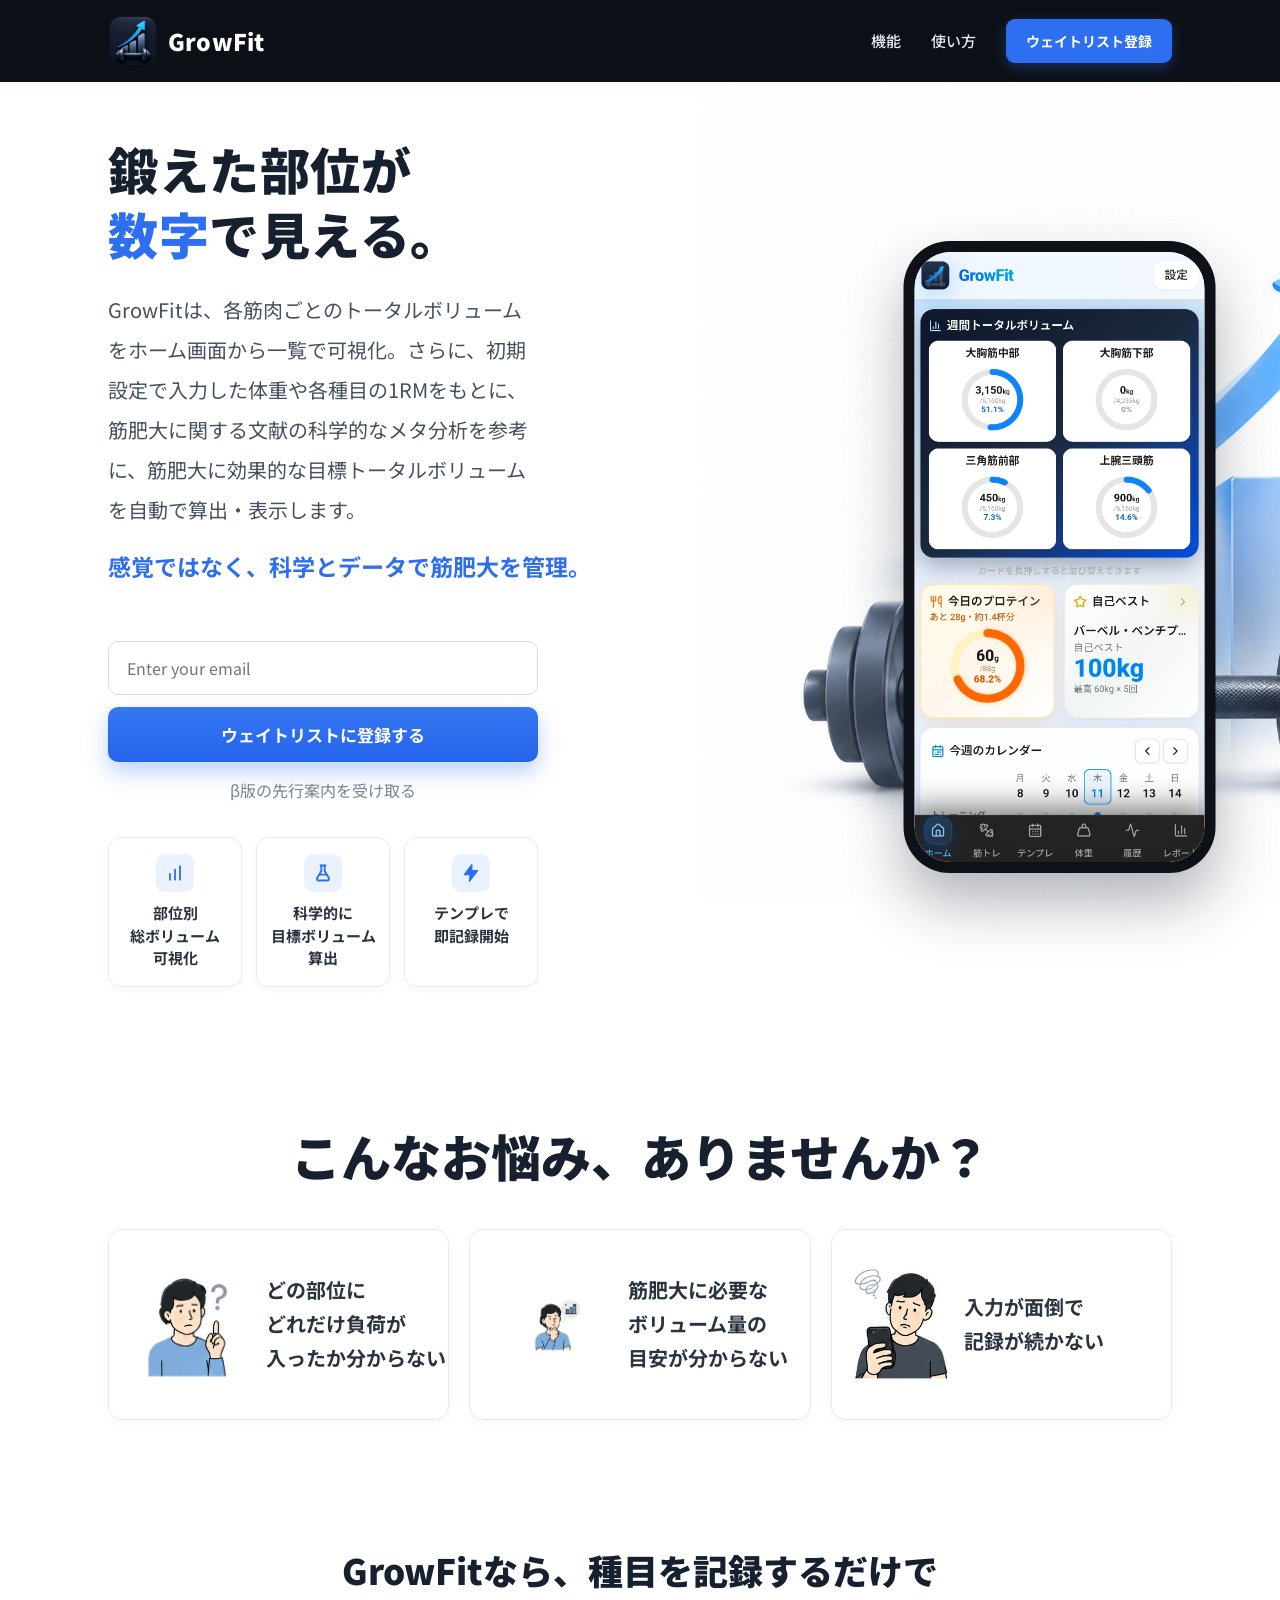
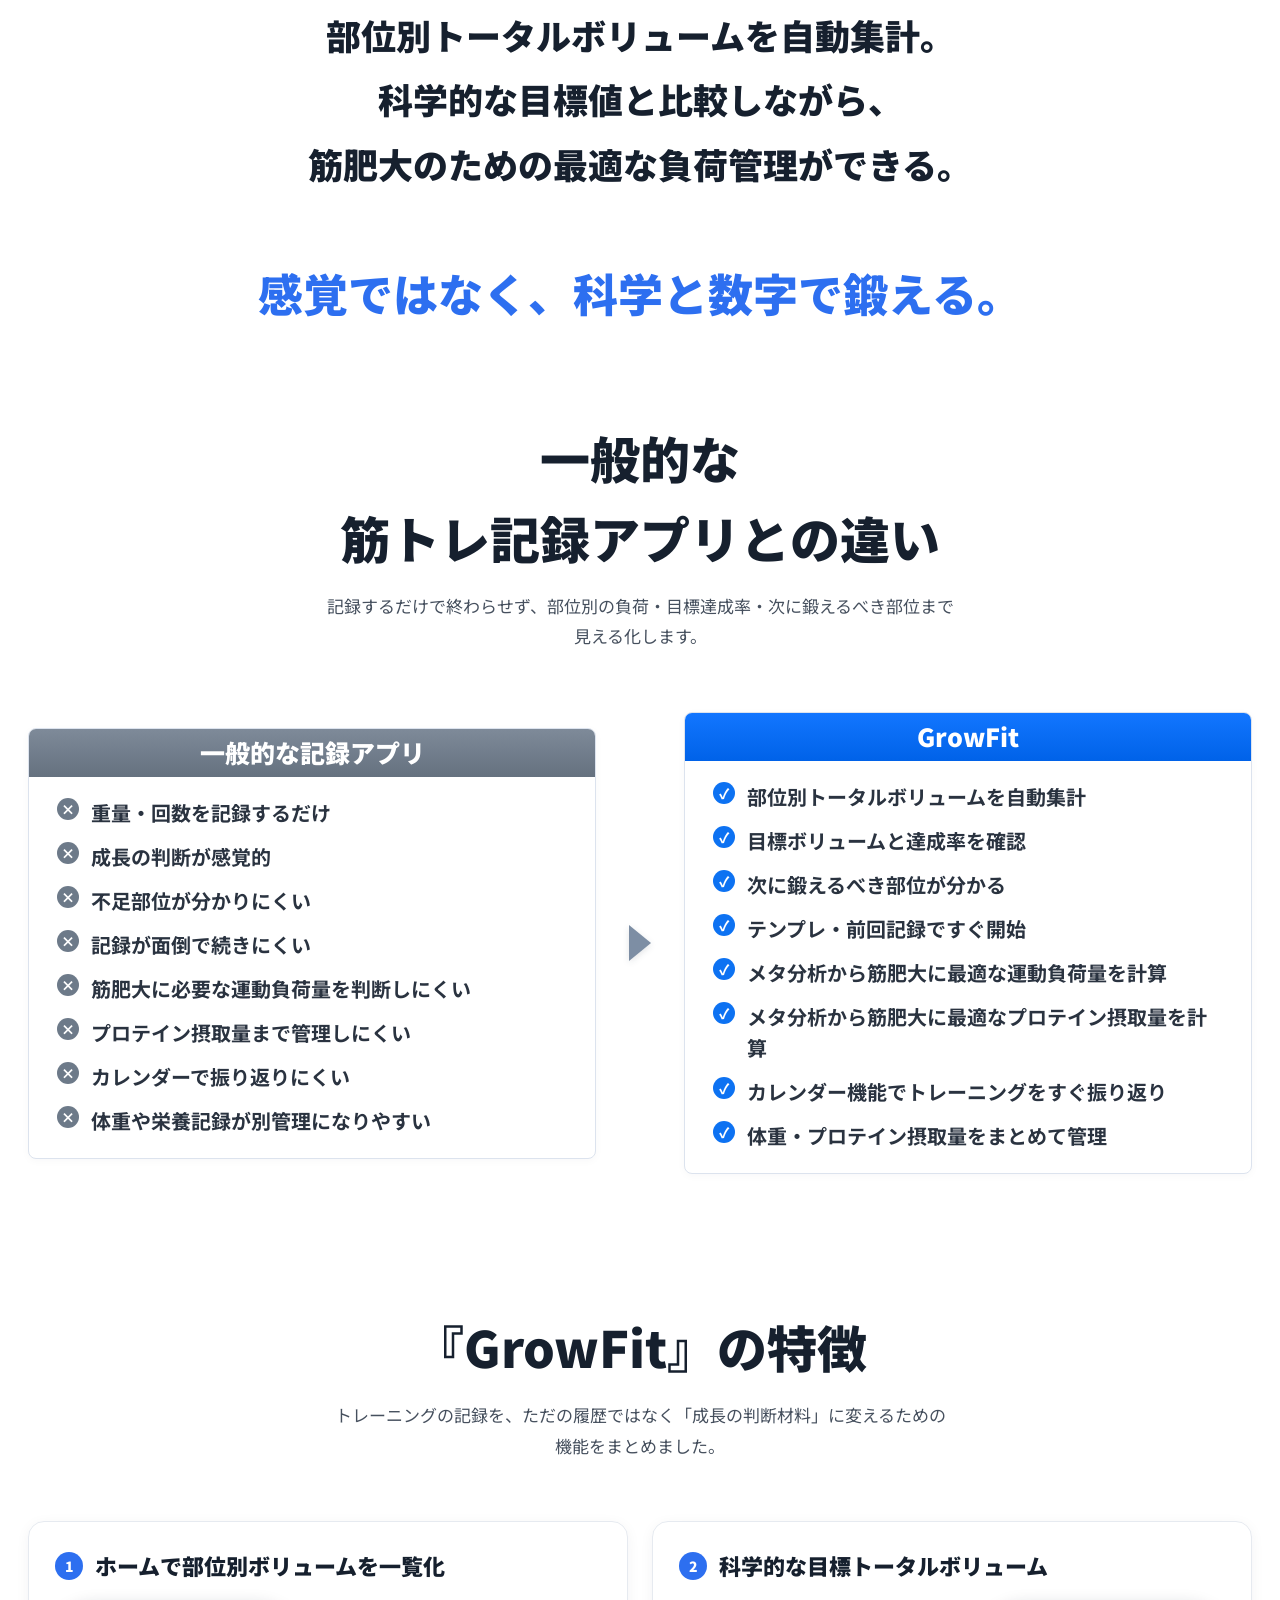
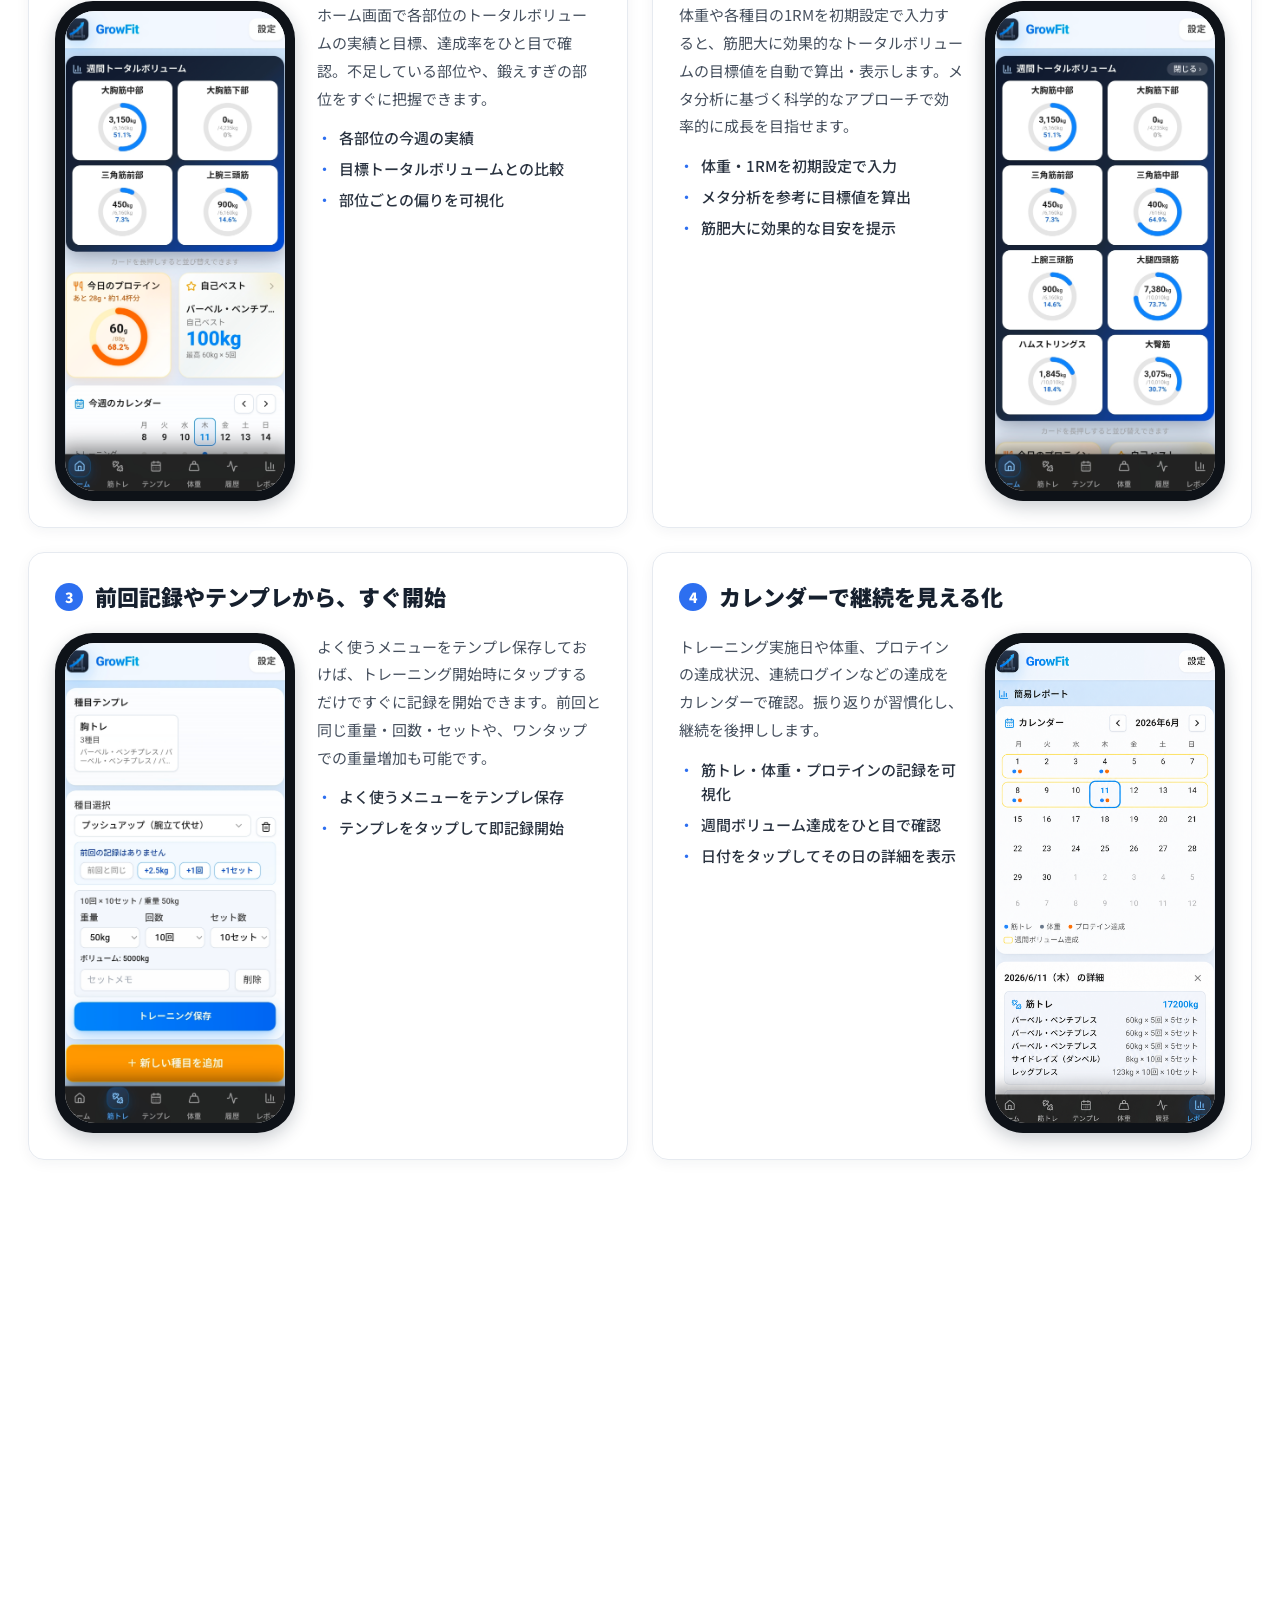
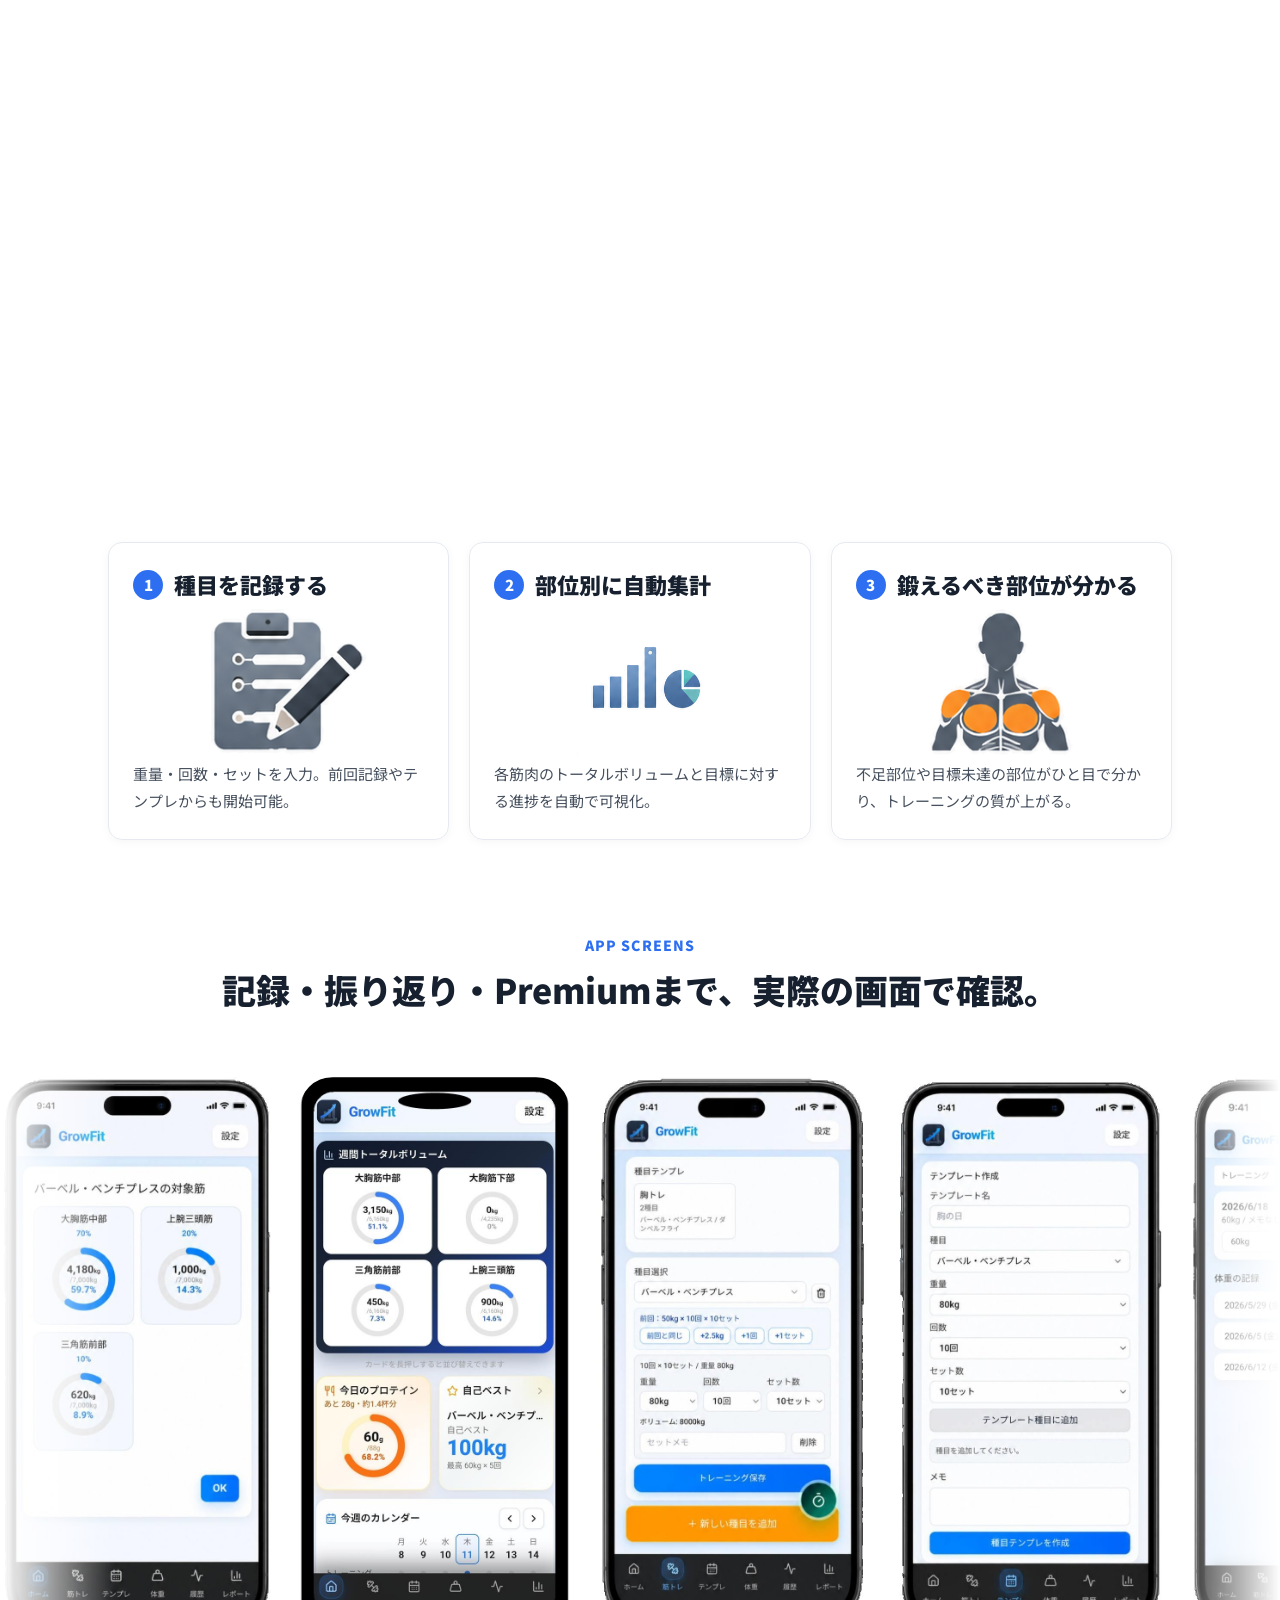
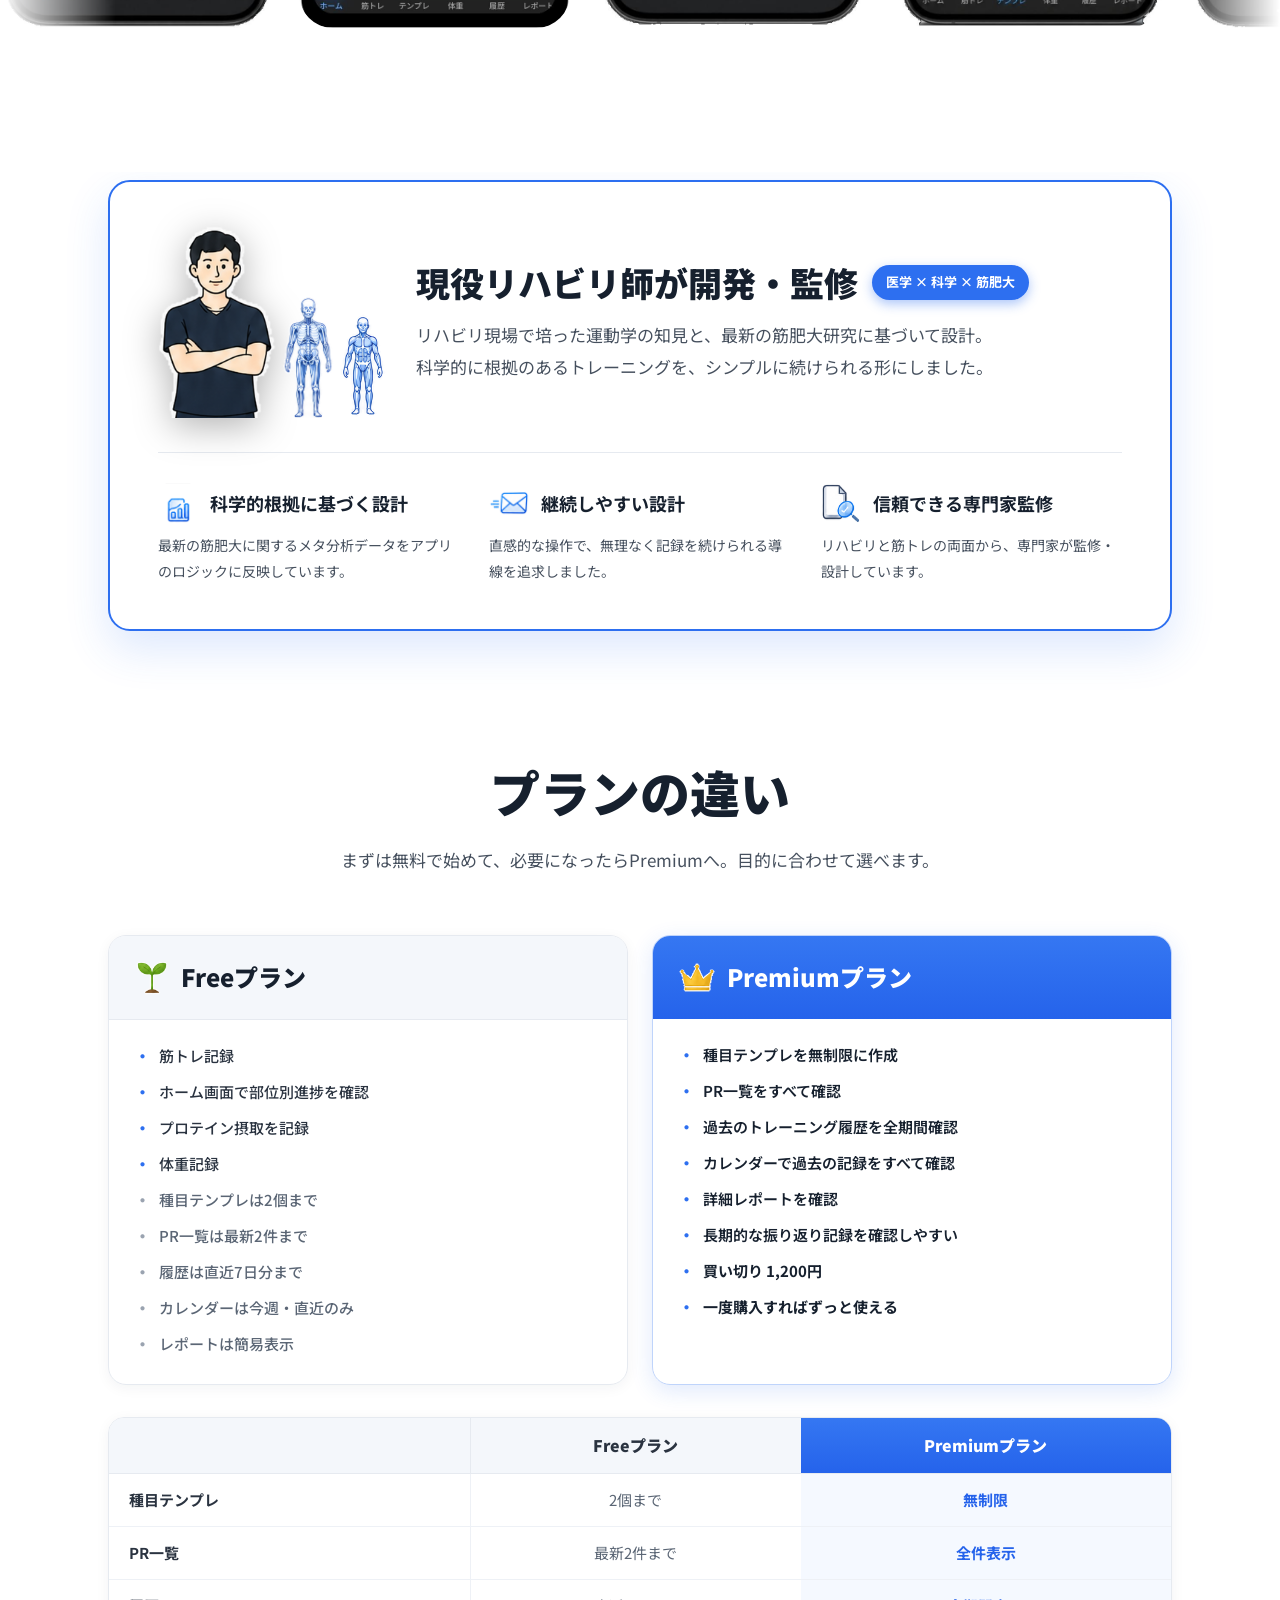
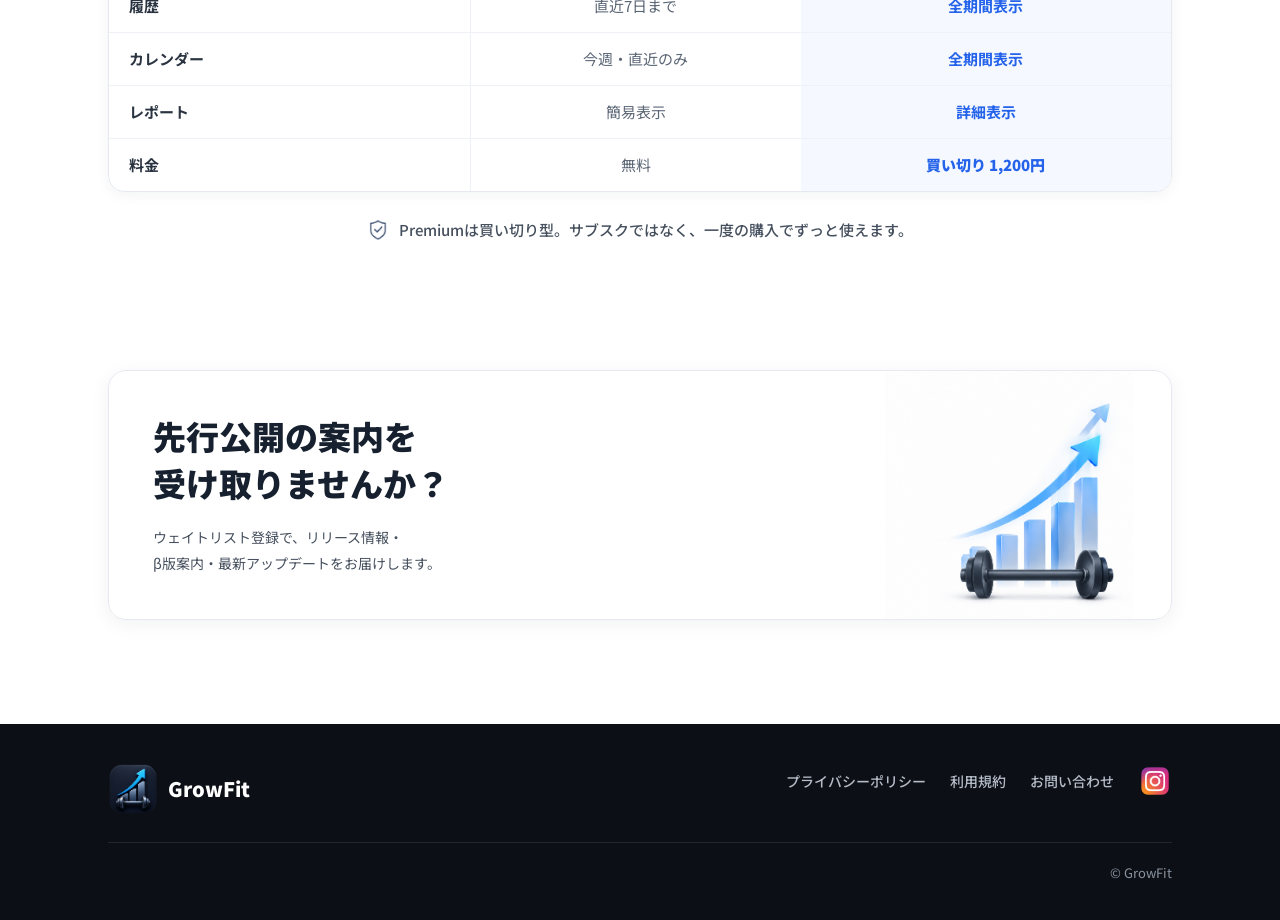
==== public/index.html @ 075ca71a "Refine app screen carousel spacing" ====
<!DOCTYPE html>
<html lang="ja">
<head>
<meta charset="utf-8">
<meta name="viewport" content="width=device-width, initial-scale=1">
<title>GrowFit｜鍛えた部位が、数字で見える。</title>
<meta name="description" content="GrowFitは各筋肉ごとのトータルボリュームを可視化。科学的なメタ分析を参考に、筋肥大に効果的な目標トータルボリュームを自動算出するトレーニング記録アプリです。">
<link rel="preconnect" href="https://fonts.googleapis.com">
<link rel="preconnect" href="https://fonts.gstatic.com" crossorigin>
<link href="https://fonts.googleapis.com/css2?family=Noto+Sans+JP:wght@400;500;700;900&display=swap" rel="stylesheet">
<script src="https://getlaunchlist.com/js/widget.js" defer></script>
<script src="https://getlaunchlist.com/js/widget-diy.js" defer></script>
<style>
  :root{
    --blue:#2D6FF0;
    --ink:#16202E;
    --ink-2:#2A3340;
    --muted:#46505E;
    --muted-2:#7A8492;
    --line:#E6EAF0;
    --dark:#0C1016;
    --bezel:#0E1218;
  }

  *{ box-sizing:border-box; margin:0; padding:0; }
  html{ scroll-behavior:smooth; }

  /* scroll fade-in */
  .reveal{ opacity:0; transform:translateY(26px); transition:opacity .7s cubic-bezier(.2,.6,.2,1), transform .7s cubic-bezier(.2,.6,.2,1); }
  .reveal.is-visible{ opacity:1; transform:none; }
  @media (prefers-reduced-motion: reduce){ .reveal{ opacity:1 !important; transform:none !important; transition:none !important; } }

  /* staggered sequences */
  .problem-grid .reveal:nth-child(1){ transition-delay:0s; }
  .problem-grid .reveal:nth-child(2){ transition-delay:.13s; }
  .problem-grid .reveal:nth-child(3){ transition-delay:.26s; }
  .features-grid .reveal:nth-child(1){ transition-delay:0s; }
  .features-grid .reveal:nth-child(2){ transition-delay:.13s; }
  .features-grid .reveal:nth-child(3){ transition-delay:.26s; }
  .features-grid .reveal:nth-child(4){ transition-delay:.39s; }
  .features-grid .reveal:nth-child(5){ transition-delay:.13s; }
  .features-grid .reveal:nth-child(6){ transition-delay:.26s; }
  .difference-board.reveal{ transition-delay:.08s; }
  .howto-grid .reveal:nth-child(1){ transition-delay:0s; }
  .howto-grid .reveal:nth-child(2){ transition-delay:.13s; }
  .howto-grid .reveal:nth-child(3){ transition-delay:.26s; }
  .plans-sub.reveal{ transition-delay:.15s; }
  .plan-cards .reveal{ transition-delay:.3s; }
  .plan-table-wrap.reveal{ transition-delay:.45s; }
  .plan-note.reveal{ transition-delay:.45s; }
  body{
    font-family:'Noto Sans JP', sans-serif;
    -webkit-font-smoothing:antialiased;
    background:#fff;
    color:var(--ink);
    overflow-x:hidden;
    line-height:1.6;
  }
  a{ text-decoration:none; color:inherit; }
  .br-sp{ display:none; }   /* スマホ専用の改行 */
  img{ max-width:100%; }
  .wrap{ max-width:1120px; margin:0 auto; padding-left:28px; padding-right:28px; }

  /* ---------- HEADER ---------- */
  .site-header{ background:var(--dark); position:sticky; top:0; z-index:50; }
  .site-header .wrap{
    display:flex; align-items:center; justify-content:space-between;
    padding-top:16px; padding-bottom:16px;
  }
  .brand{ display:flex; align-items:center; gap:10px; }
  .brand img{ width:50px; height:50px; border-radius:9px; display:block; }
  .brand span{ color:#fff; font-weight:900; font-size:23px; letter-spacing:.2px; }
  .nav{ display:flex; align-items:center; gap:30px; }
  .nav a{ color:#E4E8EF; font-size:15px; font-weight:500; }
  .nav a:hover{ color:#fff; }
  .nav .btn-pill{
    background:var(--blue); color:#fff; font-size:14px; font-weight:700;
    padding:11px 20px; border-radius:9px; box-shadow:0 4px 14px rgba(45,111,240,.35);
  }
  .nav .btn-pill:hover{ color:#fff; filter:brightness(1.05); }
  .nav-toggle{ display:none; }

  /* ---------- HERO ---------- */
  .hero{ position:relative; overflow:hidden; }
  .hero .wrap{
    display:grid; grid-template-columns:1fr 1fr; gap:40px; align-items:center;
    padding-top:54px; padding-bottom:64px; position:relative;
  }
  .hero-copy{ position:relative; z-index:3; }
  .hero h1{ font-size:50px; font-weight:900; line-height:1.3; letter-spacing:.5px; margin-bottom:24px; }
  .hero h1 .accent{ color:var(--blue); }
  .hero-lead{ font-size:20px; line-height:2; color:var(--muted); margin-bottom:18px; max-width:430px; }
  .hero-sub{ font-size:23px; font-weight:700; color:var(--blue); margin-bottom:56px; }
  .cta-btn{
    display:flex; align-items:center; justify-content:center;
    width:100%; max-width:430px;
    background:linear-gradient(180deg,#3577F2,#2563EB); color:#fff;
    font-size:19px; font-weight:700; padding:18px 40px; border-radius:13px;
    box-shadow:0 12px 26px rgba(37,99,235,.35);
  }
  .cta-btn:hover{ filter:brightness(1.05); }
  .cta-note{ font-size:16px; color:var(--muted-2); margin-top:16px; text-align:center; max-width:430px; }

  .mini-trio{
    display:grid; grid-template-columns:repeat(3,1fr); gap:14px;
    margin-top:34px; max-width:430px;
  }
  .mini-card{
    border:1px solid var(--line); border-radius:13px; padding:16px 12px; text-align:center;
    box-shadow:0 2px 8px rgba(20,30,50,.04);
    display:flex; flex-direction:column; align-items:center;
  }
  .mini-icon{
    width:38px; height:38px; margin-bottom:10px; border-radius:9px; background:#EAF2FF;
    display:flex; align-items:center; justify-content:center;
  }
  .mini-card p{ font-size:15px; font-weight:700; line-height:1.5; color:var(--ink-2); }

  /* hero phone */
  .hero-visual{ position:relative; height:640px; }
  .phone{
    background:var(--bezel); border-radius:46px; padding:11px;
    box-shadow:0 30px 60px rgba(15,25,45,.32);
  }
  .phone-screen{
    width:100%; height:100%; background:#F4F6F9; border-radius:36px; overflow:hidden; position:relative;
  }
  .phone-screen img{ width:100%; height:100%; object-fit:cover; object-position:top center; display:block; }
  .hero-phone{
    position:absolute; left:50%; top:0; transform:translateX(-4%);
    width:312px; height:632px; z-index:2;
  }
  .hero-deco{
    position:absolute; left:50%; bottom:-18px; transform:translateX(-26%);
    width:880px; max-width:160%; height:auto; z-index:1; pointer-events:none;
  }

  /* ---------- PROBLEM ---------- */
  .section-title{ text-align:center; font-size:50px; font-weight:900; }
  .problem{ padding-top:64px; padding-bottom:70px; }
  .problem .section-title{ margin-bottom:34px; }
  .problem-grid{ display:grid; grid-template-columns:repeat(3,1fr); gap:20px; }
  .problem-card{
    border:1px solid var(--line); border-radius:14px; padding:18px 20px;
    display:flex; align-items:center; gap:14px; box-shadow:0 2px 10px rgba(20,30,50,.04);
  }
  .problem-card img{ flex-shrink:0; object-fit:contain; }
  .problem-card:nth-child(1) img{ width:123px; height:153px; }
  .problem-card:nth-child(2) img{ width:124px; height:70px; }
  .problem-card:nth-child(3) img{ width:98px; height:129px; }
  .problem-card p{ font-size:20px; font-weight:700; line-height:1.7; color:var(--ink-2); }
  .problem-card:nth-child(1) p{ width:181px; flex:none; }

  /* ---------- SOLUTION INTRO ---------- */
  .solution{ padding-top:48px; padding-bottom:56px; text-align:center; }
  .solution .lead{ font-size:35px; font-weight:900; line-height:1.85; color:var(--ink); }
  .solution .punch{ font-size:45px; font-weight:900; color:var(--blue); margin-top:60px; }

  /* ---------- DIFFERENCE ---------- */
  .difference{ padding-top:32px; padding-bottom:76px; background:#fff; }
  .difference .wrap{ max-width:1300px; }
  .difference .section-title{ margin-bottom:14px; }
  .difference-sub,
  .features-sub,
  .howto-sub{
    text-align:center; font-size:17px; line-height:1.8; color:var(--muted); margin:0 auto 60px;
  }
  .difference-sub{ max-width:760px; }
  .difference-board{
    max-width:1244px; margin:0 auto; padding:0;
    display:grid; grid-template-columns:1fr 52px 1fr; gap:18px; align-items:center;
  }
  .compare-panel{
    border:1px solid #DCE3EE; border-radius:8px; overflow:hidden; background:#fff;
    box-shadow:0 2px 8px rgba(20,30,50,.03);
  }
  .compare-panel__head{
    min-height:48px; display:flex; align-items:center; justify-content:center;
    color:#fff; font-size:25px; font-weight:900; line-height:1.25; padding:8px 16px;
  }
  .compare-panel--normal .compare-panel__head{ background:linear-gradient(180deg,#7E8A99,#65717F); }
  .compare-panel--growfit .compare-panel__head{ background:linear-gradient(180deg,#1276FF,#0062E8); }
  .compare-list{ list-style:none; display:grid; gap:13px; padding:20px 28px 22px; }
  .compare-list li{
    display:flex; align-items:flex-start; gap:12px; color:var(--ink-2);
    font-size:20px; font-weight:700; line-height:1.55;
  }
  .compare-icon{
    flex:0 0 22px; width:22px; height:22px; border-radius:50%;
    display:inline-flex; align-items:center; justify-content:center;
    color:#fff; font-size:14px; font-weight:900; line-height:1; margin-top:1px;
  }
  .compare-icon--bad{ background:#6D7A89; }
  .compare-icon--good{ background:#0D72F2; }
  .compare-arrow{
    width:0; height:0; justify-self:center;
    border-top:18px solid transparent; border-bottom:18px solid transparent;
    border-left:22px solid #7D8EA4; filter:drop-shadow(0 2px 3px rgba(20,30,50,.12));
  }

  /* ---------- FEATURES ---------- */
  .features{ padding-top:56px; padding-bottom:72px; }
  #features,
  #howto,
  #hero-waitlist,
  #waitlist{ scroll-margin-top:96px; }
  .features .wrap{ max-width:1300px; }
  .features .section-title{ margin-bottom:14px; }
  .features-sub{ max-width:740px; }
  .features-grid{ display:grid; grid-template-columns:1fr 1fr; gap:24px; }
  .feature-card{
    border:1px solid var(--line); border-radius:16px; padding:26px;
    box-shadow:0 3px 14px rgba(20,30,50,.05);
  }
  .feature-head{ display:flex; align-items:center; gap:12px; margin-bottom:18px; }
  .num-badge{
    width:28px; height:28px; flex-shrink:0; border-radius:50%; background:var(--blue);
    color:#fff; font-size:14px; font-weight:900; display:flex; align-items:center; justify-content:center;
  }
  .feature-head h3{ font-size:22px; font-weight:900; }
  .feature-body{ display:flex; gap:22px; align-items:flex-start; flex-wrap:wrap; }
  .feature-phone{
    flex-shrink:0; width:240px; height:500px; background:var(--bezel); border-radius:38px;
    padding:10px; box-shadow:0 6px 18px rgba(20,30,50,.22);
  }
  .feature-phone .phone-screen{ border-radius:30px; }
  .feature-text{ flex:1 1 260px; }
  .feature-body.reverse .feature-phone{ order:2; }
  .feature-body.reverse .feature-text{ order:1; }
  .feature-text p{ font-size:15px; line-height:1.85; color:var(--muted); margin-bottom:14px; }
  .feature-list{ list-style:none; display:flex; flex-direction:column; gap:7px; }
  .feature-list li{ font-size:15px; color:var(--ink-2); font-weight:500; display:flex; gap:7px; }
  .feature-list li .dot{ color:var(--blue); }

  /* ---------- HOW TO ---------- */
  .howto{ padding-top:64px; padding-bottom:72px; }
  .howto .section-title{ margin-bottom:14px; }
  .howto-sub{ max-width:700px; }
  .howto-grid{ display:grid; grid-template-columns:repeat(3,1fr); gap:20px; }
  .step-card{
    border:1px solid var(--line); border-radius:14px; padding:24px; height:298px;
    box-shadow:0 2px 10px rgba(20,30,50,.04);
    display:flex; flex-direction:column;
  }
  .step-head{ display:flex; align-items:center; gap:11px; margin-bottom:18px; }
  .step-head .num-badge{ width:30px; height:30px; font-size:15px; }
  .step-head h3{ font-size:22px; font-weight:900; }
  .step-figure{
    flex:1; min-height:0; display:flex; align-items:center; justify-content:center; margin-bottom:16px; overflow:visible;
  }
  .step-figure img{ height:150px; object-fit:contain; }
  .howto-grid .step-card:nth-child(1) .step-figure img{ transform:translateX(10px); }
  .step-card p{ font-size:15px; line-height:1.85; color:var(--muted); }

  /* ---------- APP SCREEN FLOW ---------- */
  .screen-flow{
    position:relative; overflow:hidden; padding:22px 0 118px;
    background:#fff;
  }
  .screen-flow .wrap{ max-width:1180px; background:#fff; }
  .screen-flow-kicker{
    text-align:center; color:var(--blue); font-size:14px; font-weight:900; letter-spacing:.08em;
    margin-bottom:8px;
  }
  .screen-flow-title{
    text-align:center; font-size:34px; line-height:1.5; font-weight:900; color:var(--ink);
    margin-bottom:52px;
  }
  .screen-marquee{
    width:100%; overflow:hidden; padding:10px 0 26px; background:#fff;
    -webkit-mask-image:linear-gradient(90deg,transparent 0%,#000 9%,#000 91%,transparent 100%);
    mask-image:linear-gradient(90deg,transparent 0%,#000 9%,#000 91%,transparent 100%);
  }
  .screen-track{
    display:flex; width:max-content; animation:screen-flow-marquee 64s linear infinite; background:#fff;
  }
  .screen-set{
    display:flex; gap:28px; padding-right:28px; flex:0 0 auto; background:#fff;
  }
  .screen-shot{
    flex:0 0 auto; width:auto; height:clamp(410px,43vw,560px); margin:0;
    border-radius:34px;
  }
  .screen-shot img{
    display:block; width:auto; height:100%; border-radius:34px;
  }
  @keyframes screen-flow-marquee{
    from{ transform:translateX(0); }
    to{ transform:translateX(-50%); }
  }
  @media (prefers-reduced-motion: reduce){
    .screen-track{ animation:none; }
    .screen-marquee{ overflow-x:auto; }
  }

  /* ---------- REHAB PROFESSIONAL ---------- */
  .rehab{ padding-top:8px; padding-bottom:72px; }
  .rehab-box{
    background:#fff; border:2px solid var(--blue); border-radius:22px;
    padding:44px 48px; box-shadow:0 18px 44px rgba(45,111,240,.16); overflow:hidden;
  }
  .rehab-intro{ display:flex; align-items:center; gap:30px; flex-wrap:wrap; }
  .rehab-figures{ display:flex; align-items:flex-end; gap:6px; flex-shrink:0; }
  .rehab-figures .avatar{ width:118px; height:auto; display:block; filter:drop-shadow(0 8px 18px rgba(0,0,0,.3)); }
  .rehab-figures .skeleton{ width:52px; height:auto; display:block; opacity:.92; }
  .rehab-figures .muscle{ width:46px; height:auto; display:block; opacity:.92; }
  .rehab-headline{ flex:1; min-width:320px; }
  .rehab-title-row{ display:flex; align-items:center; gap:14px; flex-wrap:wrap; margin-bottom:14px; }
  .rehab-title-row h2{ font-size:34px; font-weight:900; color:var(--ink); line-height:1.3; }
  .rehab-badge{
    background:var(--blue); color:#fff; font-size:13px; font-weight:700; padding:7px 14px;
    border-radius:999px; white-space:nowrap; box-shadow:0 4px 12px rgba(45,111,240,.4);
  }
  .rehab-lead{ font-size:17px; line-height:1.9; color:var(--muted); max-width:640px; }
  .rehab-divider{ height:1px; background:var(--line); margin:34px 0 30px; }
  .rehab-items{ display:grid; grid-template-columns:repeat(3,1fr); gap:30px; }
  .rehab-item{ display:flex; flex-direction:column; gap:10px; }
  .rehab-item-head{ display:flex; align-items:center; gap:12px; }
  .rehab-item-head img{ width:40px; height:40px; object-fit:contain; flex-shrink:0; }
  .rehab-item-head h3{ font-size:18px; font-weight:700; color:var(--ink); }
  .rehab-item p{ font-size:14px; line-height:1.85; color:var(--muted); }

  /* ---------- FREE vs PREMIUM ---------- */
  .plans{ padding-top:48px; padding-bottom:72px; }
  .plans h2.section-title{ margin-bottom:14px; }
  .plans-sub{ text-align:center; font-size:17px; line-height:1.8; color:var(--muted); margin-bottom:60px; }
  .plan-cards{ display:grid; grid-template-columns:1fr 1fr; gap:24px; margin-bottom:32px; }
  .plan-card{ border:1px solid var(--line); border-radius:18px; overflow:hidden; box-shadow:0 3px 14px rgba(20,30,50,.05); }
  .plan-card.premium{ border:1px solid #BFD4FB; box-shadow:0 6px 22px rgba(37,99,235,.14); }
  .plan-head{ display:flex; align-items:center; gap:12px; padding:22px 26px; }
  .plan-head.free{ background:#F4F7FB; border-bottom:1px solid var(--line); }
  .plan-head.premium{ background:linear-gradient(180deg,#3577F2,#2563EB); }
  .plan-head img{ object-fit:contain; }
  .plan-head.free img{ width:34px; height:34px; }
  .plan-head.premium img{ width:36px; height:36px; }
  .plan-head h3{ font-size:24px; font-weight:900; color:var(--ink); }
  .plan-head.premium h3{ color:#fff; }
  .plan-list{ list-style:none; display:flex; flex-direction:column; gap:12px; padding:24px 26px 28px; }
  .plan-list li{ font-size:15px; font-weight:500; display:flex; gap:9px; }
  .plan-list li .dot{ color:var(--blue); font-weight:900; }
  .plan-list li.on{ color:var(--ink-2); }
  .plan-list li.off{ color:#5B6675; }
  .plan-list li.off .dot{ color:#9AA3B0; }
  .plan-list.premium li{ color:var(--ink); font-weight:600; }
  .plan-list.premium li.strong{ font-weight:700; }
  .plan-table-wrap{ border:1px solid var(--line); border-radius:16px; overflow:hidden; box-shadow:0 3px 14px rgba(20,30,50,.05); margin-bottom:26px; }
  .plan-table{ width:100%; border-collapse:collapse; }
  .plan-table th{ padding:15px 20px; background:#F4F7FB; border-bottom:1px solid var(--line); }
  .plan-table th.label{ text-align:left; font-size:14px; font-weight:700; color:#5B6675; width:34%; }
  .plan-table th.free{ text-align:center; font-size:16px; font-weight:900; color:var(--ink-2); border-left:1px solid var(--line); }
  .plan-table th.premium{ text-align:center; font-size:16px; font-weight:900; color:#fff; background:linear-gradient(180deg,#3577F2,#2563EB); }
  .plan-table td{ padding:14px 20px; font-size:15px; border-bottom:1px solid #EEF1F6; }
  .plan-table tr:last-child td{ border-bottom:none; }
  .plan-table td.label{ font-weight:700; color:var(--ink-2); }
  .plan-table td.free{ color:#5B6675; text-align:center; border-left:1px solid #EEF1F6; }
  .plan-table td.premium{ font-weight:700; color:#2563EB; text-align:center; background:#F5F9FF; }
  .plan-table td.premium.price{ font-weight:900; }
  .plan-note{ display:flex; align-items:center; justify-content:center; gap:10px; }
  .plan-note img{ width:22px; height:22px; object-fit:contain; }
  .plan-note p{ font-size:15px; color:var(--muted); font-weight:500; }

  /* ---------- FINAL CTA ---------- */
  .final-cta{ padding-top:56px; padding-bottom:104px; }
  .cta-box{
    border:1px solid var(--line); border-radius:18px; padding:42px 44px;
    display:grid; grid-template-columns:1fr 1fr; gap:36px; align-items:center;
    box-shadow:0 4px 20px rgba(20,30,50,.06); position:relative; overflow:hidden;
  }
  .cta-box h2{ font-size:33px; font-weight:900; line-height:1.4; margin-bottom:18px; }
  .cta-box .desc{ font-size:14px; line-height:1.9; color:var(--muted); }
  .cta-form-wrap{ position:relative; }
  .cta-form-deco{
    position:absolute; right:-6px; top:50%; transform:translateY(-50%);
    width:248px; z-index:1; pointer-events:none;
  }
  .launchlist-widget{
    position:relative; z-index:2; width:100%; max-width:300px; min-height:126px;
    margin-left:0; margin-right:auto;
  }
  .hero-widget{
    width:100%; max-width:430px; margin-top:4px; margin-right:auto;
  }
  .hero-waitlist-form{
    display:grid; gap:12px; width:100%; max-width:430px;
  }
  .hero-waitlist-form input{
    width:100%; border:1px solid #D6DBE4; border-radius:10px; padding:14px 18px;
    font-size:16px; font-family:inherit; color:var(--ink-2); outline:none; background:#fff;
  }
  .hero-waitlist-form input:focus{ border-color:var(--blue); box-shadow:0 0 0 3px rgba(45,111,240,.12); }
  .hero-waitlist-form button{
    width:100%; display:flex; align-items:center; justify-content:center;
    background:linear-gradient(180deg,#3577F2,#2563EB); color:#fff; font-size:17px; font-weight:700;
    padding:15px; border-radius:10px; border:none; cursor:pointer;
    box-shadow:0 10px 22px rgba(37,99,235,.3); font-family:inherit;
  }
  .hero-waitlist-form button:hover{ filter:brightness(1.05); }
  .hero-waitlist-form .launchlist-success,
  .hero-waitlist-form .launchlist-error{
    font-size:14px; line-height:1.6;
  }
  .cta-form{ position:relative; z-index:2; max-width:300px; margin-left:0; margin-right:auto; }
  .cta-form input{
    width:100%; border:1px solid #D6DBE4; border-radius:10px; padding:14px 16px;
    font-size:14px; font-family:inherit; color:var(--ink-2); margin-bottom:12px; outline:none;
  }
  .cta-form input:focus{ border-color:var(--blue); box-shadow:0 0 0 3px rgba(45,111,240,.12); }
  .cta-form button{
    width:100%; display:flex; align-items:center; justify-content:center;
    background:linear-gradient(180deg,#3577F2,#2563EB); color:#fff; font-size:16px; font-weight:700;
    padding:15px; border-radius:10px; border:none; cursor:pointer;
    box-shadow:0 10px 22px rgba(37,99,235,.3); font-family:inherit;
  }
  .cta-form button:hover{ filter:brightness(1.05); }
  .cta-form .free{ text-align:center; font-size:15px; color:var(--muted-2); margin-top:10px; }

  /* ---------- FOOTER ---------- */
  .site-footer{ background:var(--dark); }
  .site-footer .wrap{ padding-top:40px; padding-bottom:36px; }
  .footer-top{
    display:flex; align-items:flex-start; justify-content:space-between; gap:40px; flex-wrap:wrap;
  }
  .footer-brand{ display:flex; align-items:center; gap:10px; }
  .footer-brand img{ width:50px; height:50px; border-radius:8px; }
  .footer-brand span{ color:#fff; font-weight:900; font-size:20px; }
  .footer-nav{ display:flex; flex-wrap:nowrap; align-items:center; gap:14px 24px; }
  .footer-nav a{ color:#B5BCC8; font-size:14px; font-weight:500; white-space:nowrap; }
  .footer-nav a:hover{ color:#fff; }
  .footer-nav .footer-social-link{
    display:inline-flex; align-items:center; justify-content:center;
    width:34px; height:34px; padding:0; line-height:0;
  }
  .footer-nav .footer-social-link:hover{ opacity:.86; }
  .footer-nav .footer-social-link img{ width:34px; height:34px; display:block; border-radius:8px; }
  .footer-bottom{
    border-top:1px solid #1F2630; margin-top:28px; padding-top:20px;
    display:flex; align-items:center; justify-content:flex-end;
  }
  .footer-bottom span{ color:#8A93A0; font-size:13px; white-space:nowrap; }

  /* ================= RESPONSIVE ================= */

  /* ---------- タブレット（768px〜1023px） ---------- */
  @media screen and (min-width:768px) and (max-width:1023px){
    .wrap{ padding-left:24px; padding-right:24px; }
    .hero .wrap{ grid-template-columns:1fr; gap:28px; }
    .hero-visual{ height:560px; }
    .hero-deco{ display:none; }
    .hero h1{ font-size:46px; }
    .hero-lead{ max-width:none; }
    .cta-note{ max-width:430px; margin-left:0; }
    .mini-trio{ max-width:460px; }

    .section-title{ font-size:42px; }
    .solution .lead{ font-size:30px; }
    .solution .punch{ font-size:38px; }

    .difference-board{ grid-template-columns:1fr; gap:16px; max-width:640px; }
    .compare-arrow{
      transform:rotate(90deg); border-top-width:16px; border-bottom-width:16px;
      border-left-width:20px;
    }

    .features .wrap{ max-width:none; }
    .features-grid{ grid-template-columns:1fr; }

    .problem-grid{ grid-template-columns:1fr; }
    .problem-card:nth-child(1) p{ width:auto; }

    .howto-grid{ grid-template-columns:repeat(3,1fr); }
    .step-card{ height:auto; min-height:298px; }

    .rehab-items{ grid-template-columns:repeat(3,1fr); }
    .plan-cards{ grid-template-columns:1fr 1fr; }

    .footer-nav{ flex-wrap:wrap; }
  }

  /* ---------- スマホ（375px〜767px） ---------- */
  @media screen and (max-width:767px){
    .wrap{ padding-left:20px; padding-right:20px; }
    /* ヘッダーは通常リンクを隠し、CTAだけ表示 */
    .nav a{ display:none; }
    .nav .btn-pill{
      display:flex; align-items:center; justify-content:center;
      font-size:12px; padding:9px 12px; border-radius:8px; white-space:nowrap;
    }

    /* ヒーロー：スマホ画面を最上部に、文字は中央寄せ */
    .hero .wrap{ grid-template-columns:1fr; gap:22px; }
    .hero-visual{ order:-1; height:520px; }
    .hero-phone{ width:248px; height:502px; transform:translateX(-50%); }
    .hero-deco{ display:none; }
    .hero-copy{ text-align:center; }
    .br-sp{ display:inline; }   /* スマホ専用改行を有効化 */
    .sp-hide{ display:none; }   /* スマホでは非表示（句点など） */
    .hero h1{ font-size:37px; line-height:1.55; }
    .hero-lead{ font-size:16px; line-height:1.9; max-width:none; }
    .hero-sub{ font-size:20px; margin-bottom:32px; }
    .cta-btn{ font-size:17px; padding:16px 28px; }
    .cta-note{ max-width:430px; }
    .mini-trio{ gap:10px; max-width:none; }
    .mini-card{ padding:14px 8px; }
    .mini-card p{ font-size:12px; }

    /* ヒーローのフェードイン順：スマホ画面→見出し→説明→タグライン→ボタン→カード */
    .hero-visual{ transition-delay:.05s !important; }
    .hero h1{ transition-delay:.2s !important; }
    .hero-lead{ transition-delay:.35s !important; }
    .hero-sub{ transition-delay:.5s !important; }
    .hero-cta{ transition-delay:.65s !important; }
    .mini-trio .mini-card:nth-child(1){ transition-delay:.8s !important; }
    .mini-trio .mini-card:nth-child(2){ transition-delay:.92s !important; }
    .mini-trio .mini-card:nth-child(3){ transition-delay:1.04s !important; }

    .section-title{ font-size:30px; }
    .solution{ padding-top:32px; padding-bottom:34px; }
    .solution .lead{ font-size:23px; line-height:1.8; }
    /* 「自動集計。」の後だけ改行、他は自然な折り返し */
    .solution .lead br:nth-of-type(1),
    .solution .lead br:nth-of-type(3){ display:none; }
    .solution .punch{ font-size:30px; margin-top:60px; }

    .difference{ padding-top:24px; padding-bottom:48px; }
    .difference .section-title{ font-size:24px; line-height:1.55; margin-bottom:14px; }
    .difference-sub,
    .features-sub,
    .howto-sub{ font-size:15px; line-height:1.8; margin-bottom:36px; }
    .difference-sub br,
    .features-sub br,
    .howto-sub br{ display:none; }
    .difference-board{ grid-template-columns:1fr; gap:14px; padding:0; }
    .compare-panel__head{ min-height:48px; font-size:25px; line-height:1.18; padding:8px 10px; }
    .compare-list{ gap:11px; padding:16px 16px 18px; }
    .compare-list li{ font-size:18px; line-height:1.5; gap:9px; }
    .compare-icon{ flex-basis:19px; width:19px; height:19px; font-size:12px; }
    .compare-arrow{
      transform:rotate(90deg); border-top-width:14px; border-bottom-width:14px;
      border-left-width:18px;
    }

    .features .wrap{ max-width:none; }
    .features-grid{ grid-template-columns:1fr; }
    .feature-card{ padding:22px; }
    .feature-head h3{ font-size:19px; }
    .feature-body{ justify-content:center; }
    .feature-text{ flex-basis:100%; }
    .feature-body.reverse .feature-phone{ order:0; }
    .feature-body.reverse .feature-text{ order:0; }

    /* 「こんな悩み」：上下余白を縮小、画像幅を統一して文字位置を揃える */
    .problem{ padding-top:28px; padding-bottom:48px; }
    .problem-grid{ grid-template-columns:1fr; }
    .problem-card{ min-height:142px; }
    .problem-card p{ font-size:16px; line-height:1.6; }
    .problem-card:nth-child(1) p{ width:auto; }
    .problem-card:nth-child(1) img,
    .problem-card:nth-child(2) img,
    .problem-card:nth-child(3) img{ width:116px; height:128px; object-fit:contain; }

    .howto{ padding-top:36px; padding-bottom:56px; }
    .howto-grid{ grid-template-columns:1fr; }
    .step-card{ height:auto; }
    .step-head{ align-items:flex-start; gap:10px; }
    .step-head .num-badge{ flex:0 0 30px; }
    .step-head h3{ font-size:19px; line-height:1.45; word-break:keep-all; overflow-wrap:normal; }
    .step-figure{ justify-content:center; }
    .howto-grid .step-card:nth-child(1) .step-figure img{ display:block; margin-left:auto; margin-right:auto; }
    .howto-grid .step-card:nth-child(2) .step-figure img{ height:200px; }  /* enlarge auto summary icon */

    .screen-flow{ padding:8px 0 62px; }
    .screen-flow-kicker{ font-size:12px; margin-bottom:6px; }
    .screen-flow-title{ font-size:24px; line-height:1.55; margin-bottom:34px; padding:0 20px; }
    .screen-marquee{ padding:4px 0 18px; }
    .screen-set{ gap:18px; padding-right:18px; }
    .screen-shot{ width:auto; height:390px; border-radius:28px; }
    .screen-shot img{ border-radius:28px; }
    .screen-track{ animation-duration:48s; }

    /* リハビリ師カードの崩れ・はみ出し修正 */
    .rehab-box{ padding:40px 20px 26px; }   /* イラスト上に余白 */
    .rehab-intro{ gap:26px; justify-content:center; }   /* イラストと見出しの間に余白 */
    .rehab-figures{ justify-content:center; }
    .rehab-figures .avatar{ width:92px; }
    .rehab-figures .skeleton{ width:42px; }
    .rehab-figures .muscle{ width:38px; }
    .rehab-title-row{ gap:10px; justify-content:center; }
    .rehab-title-row h2{ font-size:20px; }
    .rehab-badge{ margin-top:6px; margin-bottom:8px; }   /* バッジ上下に余白 */
    .rehab-headline{ min-width:0; flex-basis:100%; }   /* 1行使い切り、説明文の左右余白を項目説明と揃える */
    .rehab-lead br{ display:none; }
    .rehab-items{ grid-template-columns:1fr; gap:22px; }

    .plans-sub{ font-size:15px; margin-bottom:36px; }
    .plan-cards{ grid-template-columns:1fr; }
    .plan-list li{ font-size:14px; line-height:1.5; }
    .plan-table th, .plan-table td{ padding:11px 10px; font-size:12.5px; }
    .plan-table th.free, .plan-table th.premium{ font-size:13px; line-height:1.35; }
    .plan-table th.free span, .plan-table th.premium span{ display:block; }
    .plan-note{ align-items:flex-start; text-align:left; }

    /* CTAカード：上余白を縮小し、内容を中央寄せに */
    .final-cta{ padding-top:24px; }
    .cta-box{ grid-template-columns:1fr; padding:30px 22px; text-align:center; }
    .cta-box h2{ font-size:26px; }
    .cta-box h2 br, .cta-box .desc br{ display:none; }
    .cta-form{ margin-left:auto; margin-right:auto; }
    .cta-form-deco{ display:none; }
    .cta-form-wrap{ display:flex; justify-content:center; }

    .footer-top{ gap:20px; }
    .footer-nav{ flex-wrap:wrap; gap:10px 18px; }
  }
</style>
</head>
<body>

  <!-- ============ HEADER ============ -->
  <header class="site-header">
    <div class="wrap">
      <a class="brand" href="#hero" aria-label="GrowFit home">
        <img src="assets/header_icon.png" alt="GrowFitロゴ">
        <span>GrowFit</span>
      </a>
      <nav class="nav">
        <a href="#features">機能</a>
        <a href="#howto">使い方</a>
        <a href="#hero-waitlist" class="btn-pill">ウェイトリスト登録</a>
      </nav>
    </div>
  </header>

  <!-- ============ HERO ============ -->
  <section id="hero" class="hero">
    <div class="wrap">
      <div class="hero-copy">
        <h1 class="reveal" style="transition-delay:.05s">鍛えた部位が<br><span class="accent">数字</span>で見える<span class="sp-hide">。</span></h1>
        <p class="hero-lead reveal" style="transition-delay:.3s">
          GrowFitは、各筋肉ごとのトータルボリュームをホーム画面から一覧で可視化。さらに、初期設定で入力した体重や各種目の1RMをもとに、筋肥大に関する文献の科学的なメタ分析を参考に、筋肥大に効果的な目標トータルボリュームを自動で算出・表示します。
        </p>
        <p class="hero-sub reveal" style="transition-delay:.55s">感覚ではなく、科学とデータで<br class="br-sp">筋肥大を管理。</p>
        <div id="hero-waitlist" class="hero-cta reveal" style="transition-delay:.8s">
          <div class="hero-widget">
            <form class="launchlist-form hero-waitlist-form" action="https://getlaunchlist.com/s/7LCTuu" method="POST">
              <input name="email" type="email" placeholder="Enter your email" aria-label="Email" required>
              <button type="submit">&#12454;&#12455;&#12452;&#12488;&#12522;&#12473;&#12488;&#12395;&#30331;&#37682;&#12377;&#12427;</button>
            </form>
          </div>
          <p class="cta-note">β版の先行案内を受け取る</p>
        </div>

        <div class="mini-trio">
          <div class="mini-card reveal" style="transition-delay:1.05s">
            <div class="mini-icon">
              <svg width="20" height="20" viewBox="0 0 24 24" fill="none" stroke="#2D6FF0" stroke-width="2.2" stroke-linecap="round" stroke-linejoin="round"><line x1="6" y1="20" x2="6" y2="13"></line><line x1="12" y1="20" x2="12" y2="8"></line><line x1="18" y1="20" x2="18" y2="4"></line></svg>
            </div>
            <p>部位別<br>総ボリューム<br>可視化</p>
          </div>
          <div class="mini-card reveal" style="transition-delay:1.2s">
            <div class="mini-icon">
              <svg width="20" height="20" viewBox="0 0 24 24" fill="none" stroke="#2D6FF0" stroke-width="2.2" stroke-linecap="round" stroke-linejoin="round"><path d="M9 3h6"></path><path d="M10 3v6.5L5 18a2 2 0 0 0 1.8 3h10.4A2 2 0 0 0 19 18l-5-8.5V3"></path><line x1="8" y1="14" x2="16" y2="14"></line></svg>
            </div>
            <p>科学的に<br>目標ボリューム算出</p>
          </div>
          <div class="mini-card reveal" style="transition-delay:1.35s">
            <div class="mini-icon">
              <svg width="20" height="20" viewBox="0 0 24 24" fill="#2D6FF0" stroke="#2D6FF0" stroke-width="1.5" stroke-linejoin="round"><polygon points="13 2 4 14 11 14 10 22 20 9 13 9 13 2"></polygon></svg>
            </div>
            <p>テンプレで<br>即記録開始</p>
          </div>
        </div>
      </div>

      <div class="hero-visual reveal" style="transition-delay:1.6s">
        <img class="hero-deco" src="assets/hero_dumbbell_chart.png" alt="" aria-hidden="true">
        <div class="phone hero-phone">
          <div class="phone-screen">
            <img src="assets/app_home_screenshot.png" alt="GrowFitアプリのホーム画面">
          </div>
        </div>
      </div>
    </div>
  </section>

  <!-- ============ PROBLEM ============ -->
  <section class="problem">
    <div class="wrap">
      <h2 class="section-title reveal">こんなお悩み、<br class="br-sp">ありませんか？</h2>
      <div class="problem-grid">
        <div class="problem-card reveal">
          <img src="assets/worry_question_man.png" alt="悩むユーザー">
          <p>どの部位に<br>どれだけ負荷が<br>入ったか分からない</p>
        </div>
        <div class="problem-card reveal">
          <img src="assets/worry_thinking_chart.png" alt="考えるユーザー">
          <p>筋肥大に必要な<br>ボリューム量の<br>目安が分からない</p>
        </div>
        <div class="problem-card reveal">
          <img src="assets/worry_phone_man.png" alt="スマホを見るユーザー">
          <p>入力が面倒で<br>記録が続かない</p>
        </div>
      </div>
    </div>
  </section>

  <!-- ============ SOLUTION INTRO ============ -->
  <section class="solution">
    <div class="wrap">
      <p class="lead reveal">GrowFitなら、種目を記録するだけで<br>部位別トータルボリュームを自動集計。<br>科学的な目標値と比較しながら、<br>筋肥大のための最適な負荷管理ができる。</p>
      <p class="punch reveal">感覚ではなく、<br class="br-sp">科学と数字で鍛える。</p>
    </div>
  </section>

  <!-- ============ DIFFERENCE ============ -->
  <section class="difference">
    <div class="wrap">
      <h2 class="section-title reveal">一般的な<br>筋トレ記録アプリとの違い</h2>
      <p class="difference-sub reveal">記録するだけで終わらせず、部位別の負荷・目標達成率・次に鍛えるべき部位まで<br>見える化します。</p>
      <div class="difference-board reveal" aria-label="一般的な筋トレ記録アプリとGrowFitの違い">
        <div class="compare-panel compare-panel--normal">
          <div class="compare-panel__head">一般的な記録アプリ</div>
          <ul class="compare-list">
            <li><span class="compare-icon compare-icon--bad">×</span>重量・回数を記録するだけ</li>
            <li><span class="compare-icon compare-icon--bad">×</span>成長の判断が感覚的</li>
            <li><span class="compare-icon compare-icon--bad">×</span>不足部位が分かりにくい</li>
            <li><span class="compare-icon compare-icon--bad">×</span>記録が面倒で続きにくい</li>
            <li><span class="compare-icon compare-icon--bad">×</span>筋肥大に必要な運動負荷量を判断しにくい</li>
            <li><span class="compare-icon compare-icon--bad">×</span>プロテイン摂取量まで管理しにくい</li>
            <li><span class="compare-icon compare-icon--bad">×</span>カレンダーで振り返りにくい</li>
            <li><span class="compare-icon compare-icon--bad">×</span>体重や栄養記録が別管理になりやすい</li>
          </ul>
        </div>

        <div class="compare-arrow" aria-hidden="true"></div>

        <div class="compare-panel compare-panel--growfit">
          <div class="compare-panel__head">GrowFit</div>
          <ul class="compare-list">
            <li><span class="compare-icon compare-icon--good">&#10003;</span>部位別トータルボリュームを自動集計</li>
            <li><span class="compare-icon compare-icon--good">&#10003;</span>目標ボリュームと達成率を確認</li>
            <li><span class="compare-icon compare-icon--good">&#10003;</span>次に鍛えるべき部位が分かる</li>
            <li><span class="compare-icon compare-icon--good">&#10003;</span>テンプレ・前回記録ですぐ開始</li>
            <li><span class="compare-icon compare-icon--good">&#10003;</span>メタ分析から筋肥大に最適な運動負荷量を計算</li>
            <li><span class="compare-icon compare-icon--good">&#10003;</span>メタ分析から筋肥大に最適なプロテイン摂取量を計算</li>
            <li><span class="compare-icon compare-icon--good">&#10003;</span>カレンダー機能でトレーニングをすぐ振り返り</li>
            <li><span class="compare-icon compare-icon--good">&#10003;</span>体重・プロテイン摂取量をまとめて管理</li>
          </ul>
        </div>
      </div>
    </div>
  </section>

  <!-- ============ FEATURES ============ -->
  <section id="features" class="features">
    <div class="wrap">
      <h2 class="section-title reveal">『GrowFit』の特徴</h2>
      <p class="features-sub reveal">トレーニングの記録を、ただの履歴ではなく「成長の判断材料」に変えるための<br>機能をまとめました。</p>

      <div class="features-grid">

        <!-- Card 1 -->
        <div class="feature-card reveal">
          <div class="feature-head">
            <span class="num-badge">1</span>
            <h3>ホームで部位別ボリュームを一覧化</h3>
          </div>
          <div class="feature-body">
            <div class="feature-phone">
              <div class="phone-screen"><img src="assets/app_home_screenshot.png" alt="ホーム画面"></div>
            </div>
            <div class="feature-text">
              <p>ホーム画面で各部位のトータルボリュームの実績と目標、達成率をひと目で確認。不足している部位や、鍛えすぎの部位をすぐに把握できます。</p>
              <ul class="feature-list">
                <li><span class="dot">・</span>各部位の今週の実績</li>
                <li><span class="dot">・</span>目標トータルボリュームとの比較</li>
                <li><span class="dot">・</span>部位ごとの偏りを可視化</li>
              </ul>
            </div>
          </div>
        </div>

        <!-- Card 2 -->
        <div class="feature-card reveal">
          <div class="feature-head">
            <span class="num-badge">2</span>
            <h3>科学的な目標トータルボリューム</h3>
          </div>
          <div class="feature-body reverse">
            <div class="feature-phone">
              <div class="phone-screen"><img src="assets/app_volume_screenshot.png" alt="目標トータルボリューム画面"></div>
            </div>
            <div class="feature-text">
              <p>体重や各種目の1RMを初期設定で入力すると、筋肥大に効果的なトータルボリュームの目標値を自動で算出・表示します。メタ分析に基づく科学的なアプローチで効率的に成長を目指せます。</p>
              <ul class="feature-list">
                <li><span class="dot">・</span>体重・1RMを初期設定で入力</li>
                <li><span class="dot">・</span>メタ分析を参考に目標値を算出</li>
                <li><span class="dot">・</span>筋肥大に効果的な目安を提示</li>
              </ul>
            </div>
          </div>
        </div>

        <!-- Card 3 -->
        <div class="feature-card reveal">
          <div class="feature-head">
            <span class="num-badge">3</span>
            <h3>前回記録やテンプレから、すぐ開始</h3>
          </div>
          <div class="feature-body">
            <div class="feature-phone">
              <div class="phone-screen"><img src="assets/app_template_screenshot.png" alt="種目記録・テンプレ画面"></div>
            </div>
            <div class="feature-text">
              <p>よく使うメニューをテンプレ保存しておけば、トレーニング開始時にタップするだけですぐに記録を開始できます。前回と同じ重量・回数・セットや、ワンタップでの重量増加も可能です。</p>
              <ul class="feature-list">
                <li><span class="dot">・</span>よく使うメニューをテンプレ保存</li>
                <li><span class="dot">・</span>テンプレをタップして即記録開始</li>
              </ul>
            </div>
          </div>
        </div>

        <!-- Card 4 -->
        <div class="feature-card reveal">
          <div class="feature-head">
            <span class="num-badge">4</span>
            <h3>カレンダーで継続を見える化</h3>
          </div>
          <div class="feature-body reverse">
            <div class="feature-phone">
              <div class="phone-screen"><img src="assets/app_calendar_screenshot.png" alt="カレンダー画面"></div>
            </div>
            <div class="feature-text">
              <p>トレーニング実施日や体重、プロテインの達成状況、連続ログインなどの達成をカレンダーで確認。振り返りが習慣化し、継続を後押しします。</p>
              <ul class="feature-list">
                <li><span class="dot">・</span>筋トレ・体重・プロテインの記録を可視化</li>
                <li><span class="dot">・</span>週間ボリューム達成をひと目で確認</li>
                <li><span class="dot">・</span>日付をタップしてその日の詳細を表示</li>
              </ul>
            </div>
          </div>
        </div>

        <!-- Card 5 -->
        <div class="feature-card reveal">
          <div class="feature-head">
            <span class="num-badge">5</span>
            <h3>レポートで長期的な成長を分析</h3>
          </div>
          <div class="feature-body">
            <div class="feature-phone">
              <div class="phone-screen"><img src="assets/app_report_growth_screenshot.png" alt="長期成長レポート画面"></div>
            </div>
            <div class="feature-text">
              <p>過去のトレーニング履歴や部位別の進捗を、レポートとして振り返れます。短期的な達成だけでなく、長期的に伸びている部位・停滞している部位を確認できます。</p>
              <ul class="feature-list">
                <li><span class="dot">・</span>部位別の進捗をレポート化</li>
                <li><span class="dot">・</span>過去の記録を長期的に振り返り</li>
                <li><span class="dot">・</span>改善すべきトレーニング傾向を把握</li>
              </ul>
            </div>
          </div>
        </div>

        <!-- Card 6 -->
        <div class="feature-card reveal">
          <div class="feature-head">
            <span class="num-badge">6</span>
            <h3>体重・プロテインもまとめて管理</h3>
          </div>
          <div class="feature-body reverse">
            <div class="feature-phone">
              <div class="phone-screen"><img src="assets/app_protein_record_screenshot.jpg" alt="プロテイン摂取記録画面"></div>
            </div>
            <div class="feature-text">
              <p>筋トレ記録だけでなく、体重の変化やプロテイン摂取も同じ流れで管理。トレーニング・栄養・体の変化をまとめて見直せるので、習慣化しやすくなります。</p>
              <ul class="feature-list">
                <li><span class="dot">・</span>体重の推移を記録</li>
                <li><span class="dot">・</span>プロテイン摂取状況をチェック</li>
                <li><span class="dot">・</span>筋トレ以外の成長要素も一元管理</li>
              </ul>
            </div>
          </div>
        </div>

      </div>
    </div>
  </section>

  <!-- ============ HOW TO ============ -->
  <section id="howto" class="howto">
    <div class="wrap">
      <h2 class="section-title reveal">使い方はシンプル</h2>
      <p class="howto-sub reveal">いつものトレーニングを記録するだけで、部位別ボリュームと目標への進捗を<br>自動で整理します。</p>
      <div class="howto-grid">
        <div class="step-card reveal">
          <div class="step-head">
            <span class="num-badge">1</span>
            <h3>種目を記録する</h3>
          </div>
          <div class="step-figure"><img src="assets/step_clipboard_pencil.png" alt="記録アイコン"></div>
          <p>重量・回数・セットを入力。前回記録やテンプレからも開始可能。</p>
        </div>
        <div class="step-card reveal">
          <div class="step-head">
            <span class="num-badge">2</span>
            <h3>部位別に自動集計</h3>
          </div>
          <div class="step-figure"><img src="assets/step_bar_pie_chart.png" alt="集計アイコン"></div>
          <p>各筋肉のトータルボリュームと目標に対する進捗を自動で可視化。</p>
        </div>
        <div class="step-card reveal">
          <div class="step-head">
            <span class="num-badge">3</span>
            <h3>鍛えるべき部位が分かる</h3>
          </div>
          <div class="step-figure"><img src="assets/step_muscles.png" alt="部位アイコン"></div>
          <p>不足部位や目標未達の部位がひと目で分かり、トレーニングの質が上がる。</p>
        </div>
      </div>
    </div>
  </section>

  <!-- ============ APP SCREEN FLOW ============ -->
  <section class="screen-flow" aria-label="GrowFitの実際のアプリ画面">
    <div class="wrap">
      <p class="screen-flow-kicker reveal">APP SCREENS</p>
      <h2 class="screen-flow-title reveal">記録・振り返り・Premiumまで、<br class="br-sp">実際の画面で確認。</h2>
    </div>
    <div class="screen-marquee reveal">
      <div class="screen-track">
        <div class="screen-set">
          <figure class="screen-shot"><img src="assets/app_slide_home.jpg" alt="ホーム画面の対象筋表示"></figure>
          <figure class="screen-shot"><img src="assets/app_flow_03.jpg" alt="ホーム画面の週間ボリューム表示"></figure>
          <figure class="screen-shot"><img src="assets/app_slide_training.jpg" alt="筋トレ記録画面"></figure>
          <figure class="screen-shot"><img src="assets/app_slide_template.jpg" alt="テンプレート作成画面"></figure>
          <figure class="screen-shot"><img src="assets/app_slide_weight.jpg" alt="体重記録画面"></figure>
          <figure class="screen-shot"><img src="assets/app_flow_05.jpg" alt="体重サマリー画面"></figure>
          <figure class="screen-shot"><img src="assets/app_flow_01.jpg" alt="プロテイン摂取を記録する画面"></figure>
          <figure class="screen-shot"><img src="assets/app_slide_history.jpg" alt="履歴画面"></figure>
          <figure class="screen-shot"><img src="assets/app_flow_02.jpg" alt="トレーニング履歴画面"></figure>
          <figure class="screen-shot"><img src="assets/app_slide_report.jpg" alt="簡易レポート画面"></figure>
          <figure class="screen-shot"><img src="assets/app_flow_04.jpg" alt="Premium購入画面"></figure>
        </div>
        <div class="screen-set" aria-hidden="true">
          <figure class="screen-shot"><img src="assets/app_slide_home.jpg" alt=""></figure>
          <figure class="screen-shot"><img src="assets/app_flow_03.jpg" alt=""></figure>
          <figure class="screen-shot"><img src="assets/app_slide_training.jpg" alt=""></figure>
          <figure class="screen-shot"><img src="assets/app_slide_template.jpg" alt=""></figure>
          <figure class="screen-shot"><img src="assets/app_slide_weight.jpg" alt=""></figure>
          <figure class="screen-shot"><img src="assets/app_flow_05.jpg" alt=""></figure>
          <figure class="screen-shot"><img src="assets/app_flow_01.jpg" alt=""></figure>
          <figure class="screen-shot"><img src="assets/app_slide_history.jpg" alt=""></figure>
          <figure class="screen-shot"><img src="assets/app_flow_02.jpg" alt=""></figure>
          <figure class="screen-shot"><img src="assets/app_slide_report.jpg" alt=""></figure>
          <figure class="screen-shot"><img src="assets/app_flow_04.jpg" alt=""></figure>
        </div>
      </div>
    </div>
  </section>

  <!-- ============ REHAB PROFESSIONAL ============ -->
  <section class="rehab">
    <div class="wrap">
      <div class="rehab-box reveal">
        <div class="rehab-intro">
          <div class="rehab-figures">
            <img class="avatar" src="assets/rehab_avatar.png" alt="リハビリ師アバター">
            <img class="skeleton" src="assets/rehab_skeleton.png" alt="骨格イラスト">
            <img class="muscle" src="assets/rehab_muscle.png" alt="筋肉イラスト">
          </div>
          <div class="rehab-headline">
            <div class="rehab-title-row">
              <h2>現役リハビリ師が開発・監修</h2>
              <span class="rehab-badge">医学 × 科学 × 筋肥大</span>
            </div>
            <p class="rehab-lead">リハビリ現場で培った運動学の知見と、最新の筋肥大研究に基づいて設計。<br>科学的に根拠のあるトレーニングを、シンプルに続けられる形にしました。</p>
          </div>
        </div>

        <div class="rehab-divider"></div>

        <div class="rehab-items">
          <div class="rehab-item">
            <div class="rehab-item-head">
              <img src="assets/icon_analytics.png" alt="">
              <h3>科学的根拠に基づく設計</h3>
            </div>
            <p>最新の筋肥大に関するメタ分析データをアプリのロジックに反映しています。</p>
          </div>
          <div class="rehab-item">
            <div class="rehab-item-head">
              <img src="assets/icon_mail.png" alt="">
              <h3>継続しやすい設計</h3>
            </div>
            <p>直感的な操作で、無理なく記録を続けられる導線を追求しました。</p>
          </div>
          <div class="rehab-item">
            <div class="rehab-item-head">
              <img src="assets/icon_doc_check.png" alt="">
              <h3>信頼できる専門家監修</h3>
            </div>
            <p>リハビリと筋トレの両面から、専門家が監修・設計しています。</p>
          </div>
        </div>
      </div>
    </div>
  </section>

  <!-- ============ FREE vs PREMIUM ============ -->
  <section class="plans">
    <div class="wrap">
      <h2 class="section-title reveal">プランの違い</h2>
      <p class="plans-sub reveal">まずは無料で始めて、必要になったらPremiumへ。目的に合わせて選べます。</p>

      <div class="plan-cards">
        <!-- FREE -->
        <div class="plan-card reveal">
          <div class="plan-head free">
            <img src="assets/icon_sprout.png" alt="">
            <h3>Freeプラン</h3>
          </div>
          <ul class="plan-list">
            <li class="on"><span class="dot">・</span>筋トレ記録</li>
            <li class="on"><span class="dot">・</span>ホーム画面で部位別進捗を確認</li>
            <li class="on"><span class="dot">・</span>プロテイン摂取を記録</li>
            <li class="on"><span class="dot">・</span>体重記録</li>
            <li class="off"><span class="dot">・</span>種目テンプレは2個まで</li>
            <li class="off"><span class="dot">・</span>PR一覧は最新2件まで</li>
            <li class="off"><span class="dot">・</span>履歴は直近7日分まで</li>
            <li class="off"><span class="dot">・</span>カレンダーは今週・直近のみ</li>
            <li class="off"><span class="dot">・</span>レポートは簡易表示</li>
          </ul>
        </div>

        <!-- PREMIUM -->
        <div class="plan-card premium reveal">
          <div class="plan-head premium">
            <img src="assets/icon_crown.png" alt="">
            <h3>Premiumプラン</h3>
          </div>
          <ul class="plan-list premium">
            <li><span class="dot">・</span>種目テンプレを無制限に作成</li>
            <li><span class="dot">・</span>PR一覧をすべて確認</li>
            <li><span class="dot">・</span>過去のトレーニング履歴を全期間確認</li>
            <li><span class="dot">・</span>カレンダーで過去の記録をすべて確認</li>
            <li><span class="dot">・</span>詳細レポートを確認</li>
            <li><span class="dot">・</span>長期的な振り返り記録を確認しやすい</li>
            <li class="strong"><span class="dot">・</span>買い切り 1,200円</li>
            <li class="strong"><span class="dot">・</span>一度購入すればずっと使える</li>
          </ul>
        </div>
      </div>

      <div class="plan-table-wrap reveal">
        <table class="plan-table">
          <thead>
            <tr>
              <th class="label"></th>
              <th class="free"><span>Free</span><span>&#12503;&#12521;&#12531;</span></th>
              <th class="premium"><span>Premium</span><span>&#12503;&#12521;&#12531;</span></th>
            </tr>
          </thead>
          <tbody>
            <tr>
              <td class="label">種目テンプレ</td>
              <td class="free">2個まで</td>
              <td class="premium">無制限</td>
            </tr>
            <tr>
              <td class="label">PR一覧</td>
              <td class="free">最新2件まで</td>
              <td class="premium">全件表示</td>
            </tr>
            <tr>
              <td class="label">履歴</td>
              <td class="free">直近7日まで</td>
              <td class="premium">全期間表示</td>
            </tr>
            <tr>
              <td class="label">カレンダー</td>
              <td class="free">今週・直近のみ</td>
              <td class="premium">全期間表示</td>
            </tr>
            <tr>
              <td class="label">レポート</td>
              <td class="free">簡易表示</td>
              <td class="premium">詳細表示</td>
            </tr>
            <tr>
              <td class="label">料金</td>
              <td class="free">無料</td>
              <td class="premium price">買い切り 1,200円</td>
            </tr>
          </tbody>
        </table>
      </div>

      <div class="plan-note reveal">
        <img src="assets/icon_shield.png" alt="">
        <p>Premiumは買い切り型。サブスクではなく、一度の購入でずっと使えます。</p>
      </div>
    </div>
  </section>

  <!-- ============ FINAL CTA ============ -->
  <section id="waitlist" class="final-cta">
    <div class="wrap">
      <div class="cta-box reveal">
        <div>
          <h2>先行公開の案内を<br>受け取りませんか？</h2>
          <p class="desc">ウェイトリスト登録で、リリース情報・<br>β版案内・最新アップデートをお届けします。</p>
        </div>
        <div class="cta-form-wrap">
          <img class="cta-form-deco" src="assets/cta_dumbbell_chart.png" alt="" aria-hidden="true">
          <div class="launchlist-widget" data-key-id="7LCTuu"></div>
        </div>
      </div>
    </div>
  </section>

  <!-- ============ FOOTER ============ -->
  <footer class="site-footer">
    <div class="wrap">
      <div class="footer-top">
        <div class="footer-brand">
          <img src="assets/footer_icon.png" alt="GrowFitロゴ">
          <span>GrowFit</span>
        </div>
        <nav class="footer-nav">
          <a href="/privacy/">&#12503;&#12521;&#12452;&#12496;&#12471;&#12540;&#12509;&#12522;&#12471;&#12540;</a>
          <a href="/terms/">&#21033;&#29992;&#35215;&#32004;</a>
          <a href="mailto:kou.builds@gmail.com">&#12362;&#21839;&#12356;&#21512;&#12431;&#12379;</a>
          <a class="footer-social-link" href="https://www.instagram.com/kou_builds?igsh=MXM5cmd5enB6YjBj" target="_blank" rel="noopener noreferrer" aria-label="Instagram">
            <img src="assets/instagram_icon.png" alt="">
          </a>
        </nav>
      </div>
      <div class="footer-bottom">
        <span>© GrowFit</span>
      </div>
    </div>
  </footer>

  <script>
    (function () {
      var els = document.querySelectorAll('.reveal');
      var reduce = window.matchMedia('(prefers-reduced-motion: reduce)').matches;
      if (reduce || !('IntersectionObserver' in window)) {
        els.forEach(function (el) { el.classList.add('is-visible'); });
        return;
      }
      var io = new IntersectionObserver(function (entries) {
        entries.forEach(function (entry) {
          if (entry.isIntersecting) {
            entry.target.classList.add('is-visible');
            io.unobserve(entry.target);
          }
        });
      }, { threshold: 0.12, rootMargin: '0px 0px -8% 0px' });
      els.forEach(function (el) { io.observe(el); });
    })();
  </script>
</body>
</html>
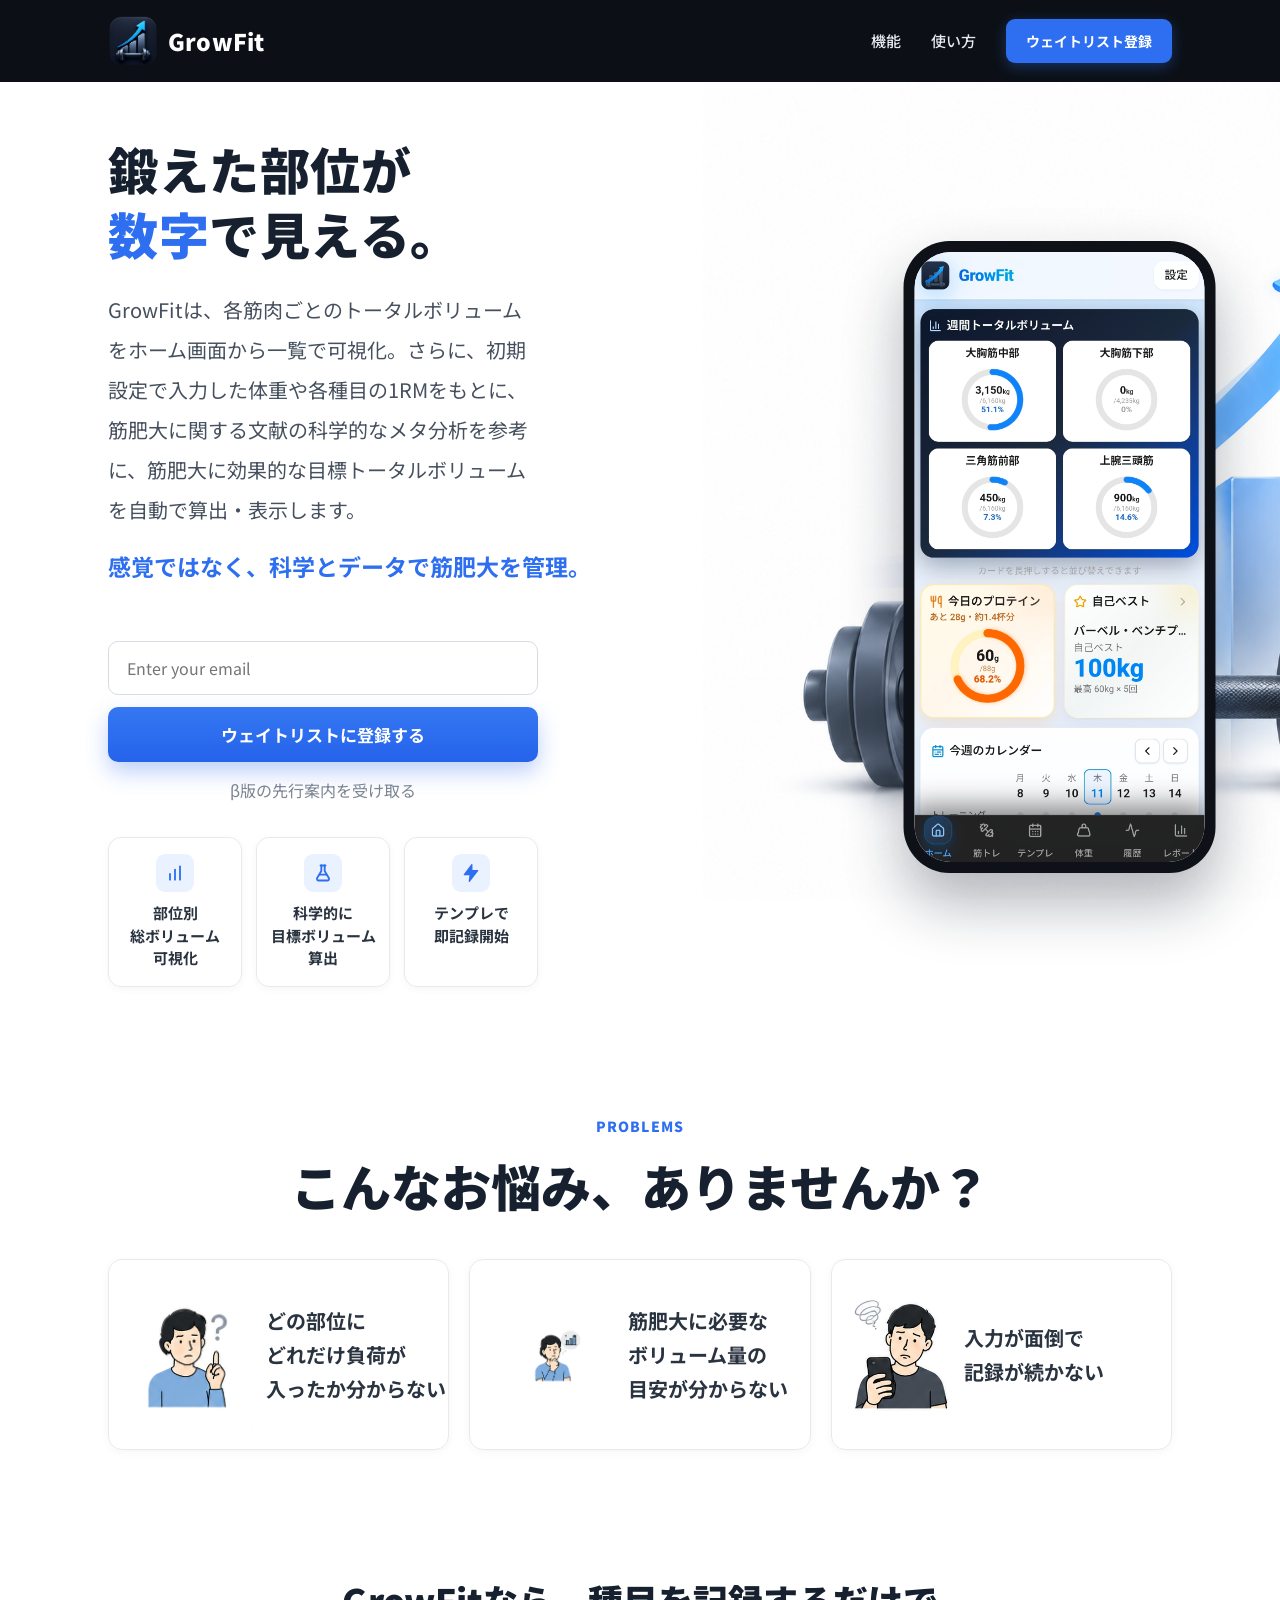
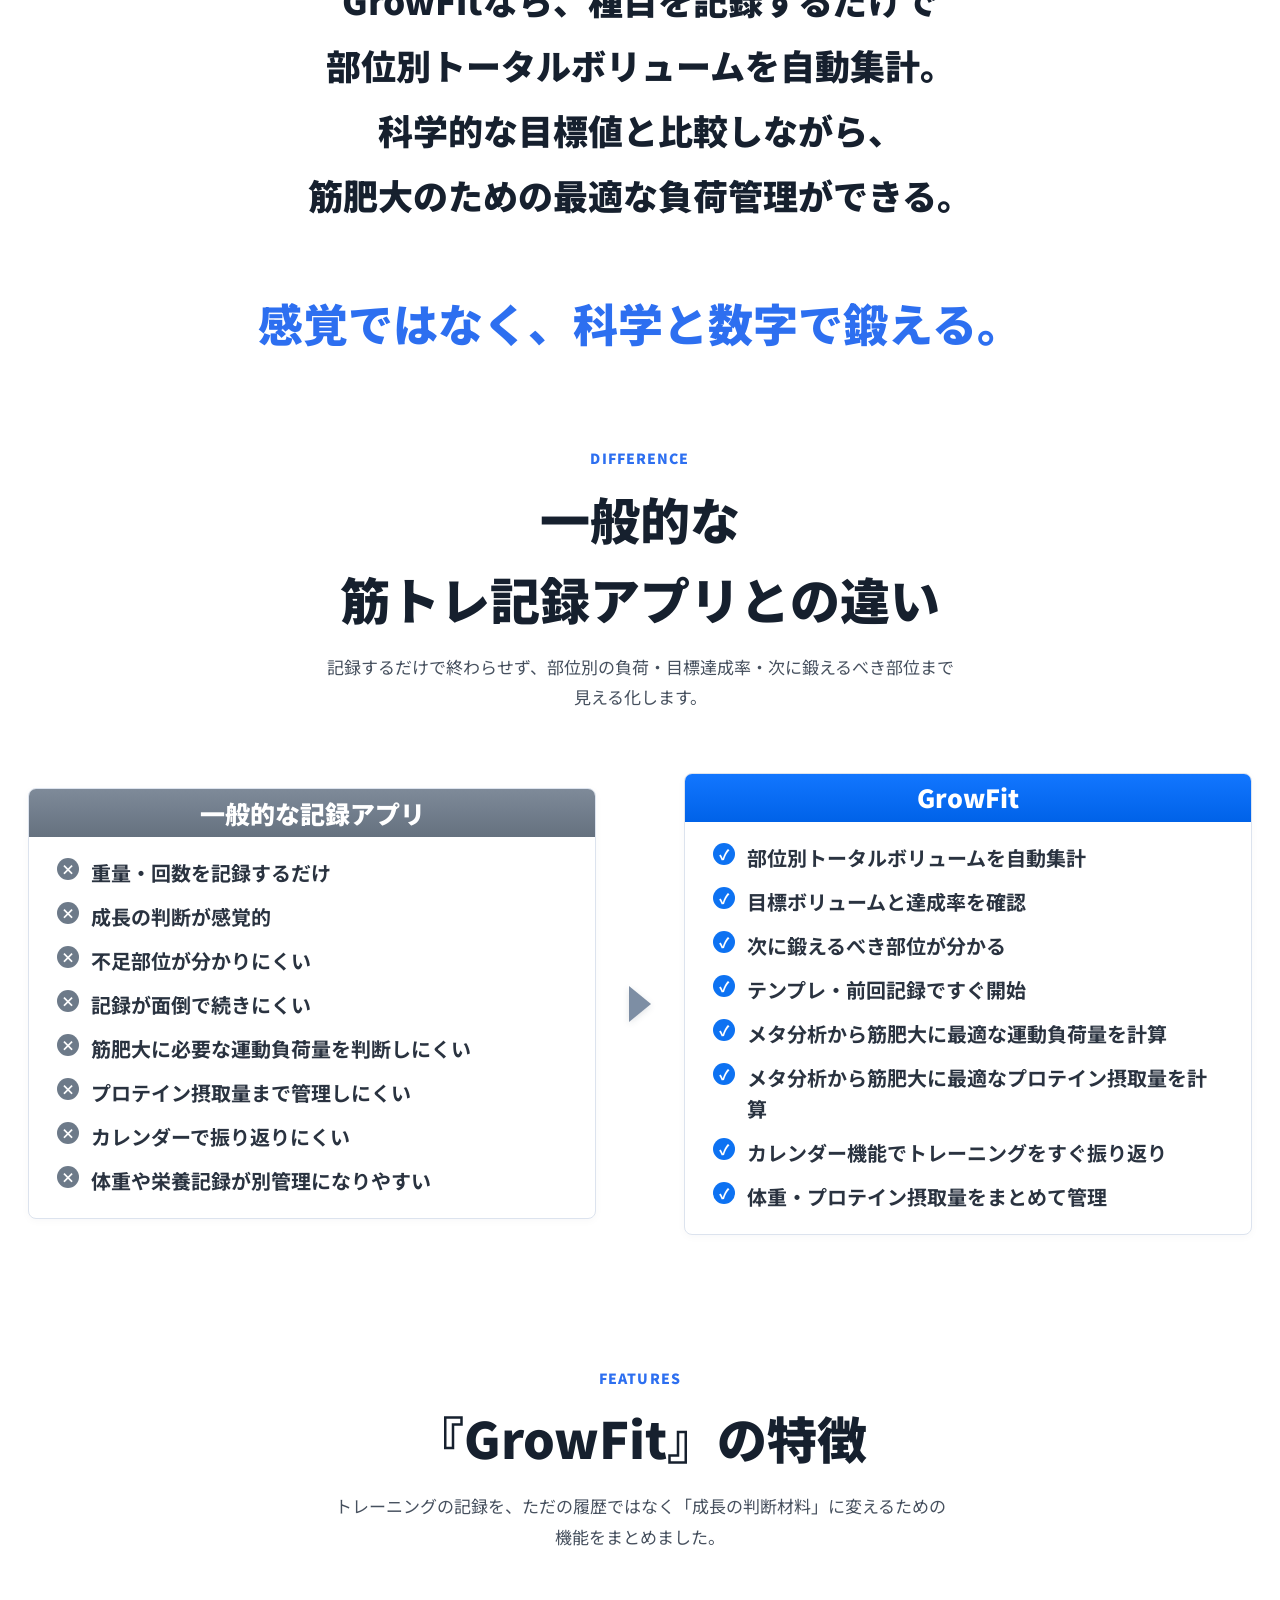
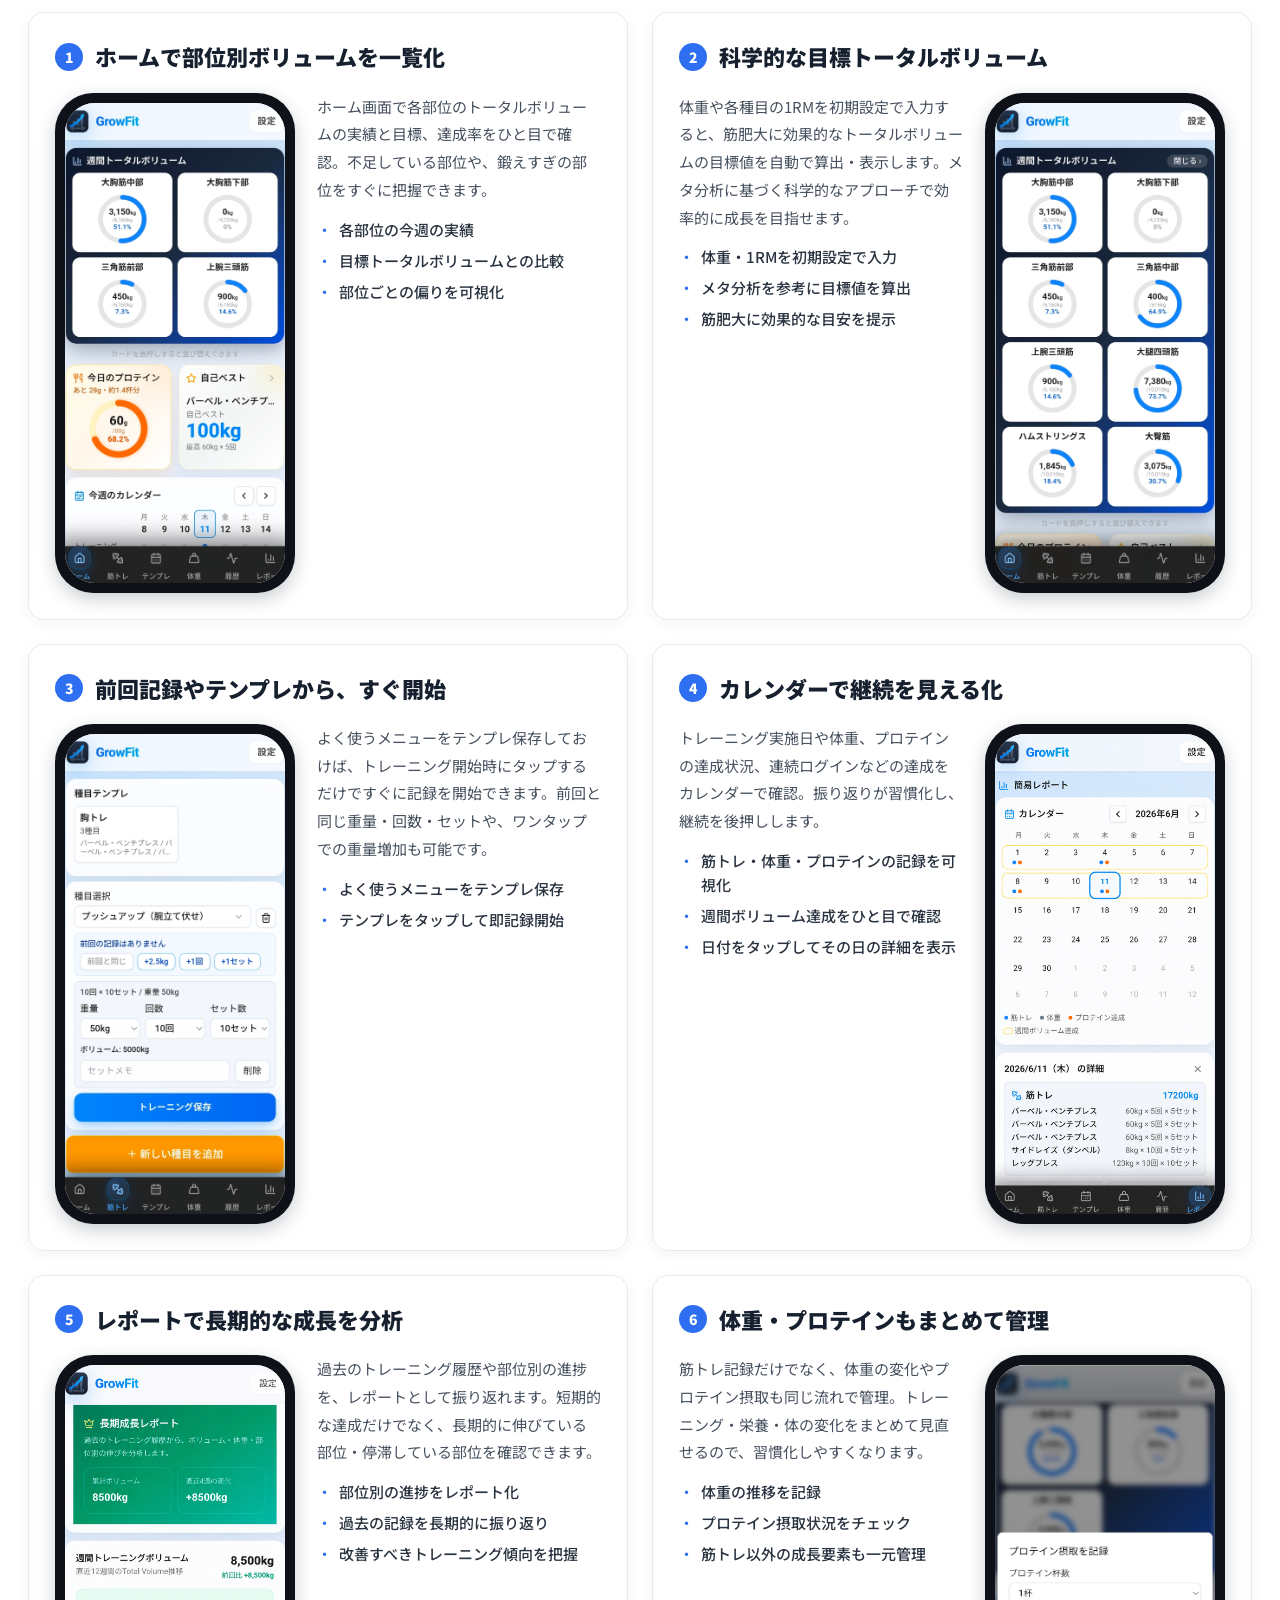
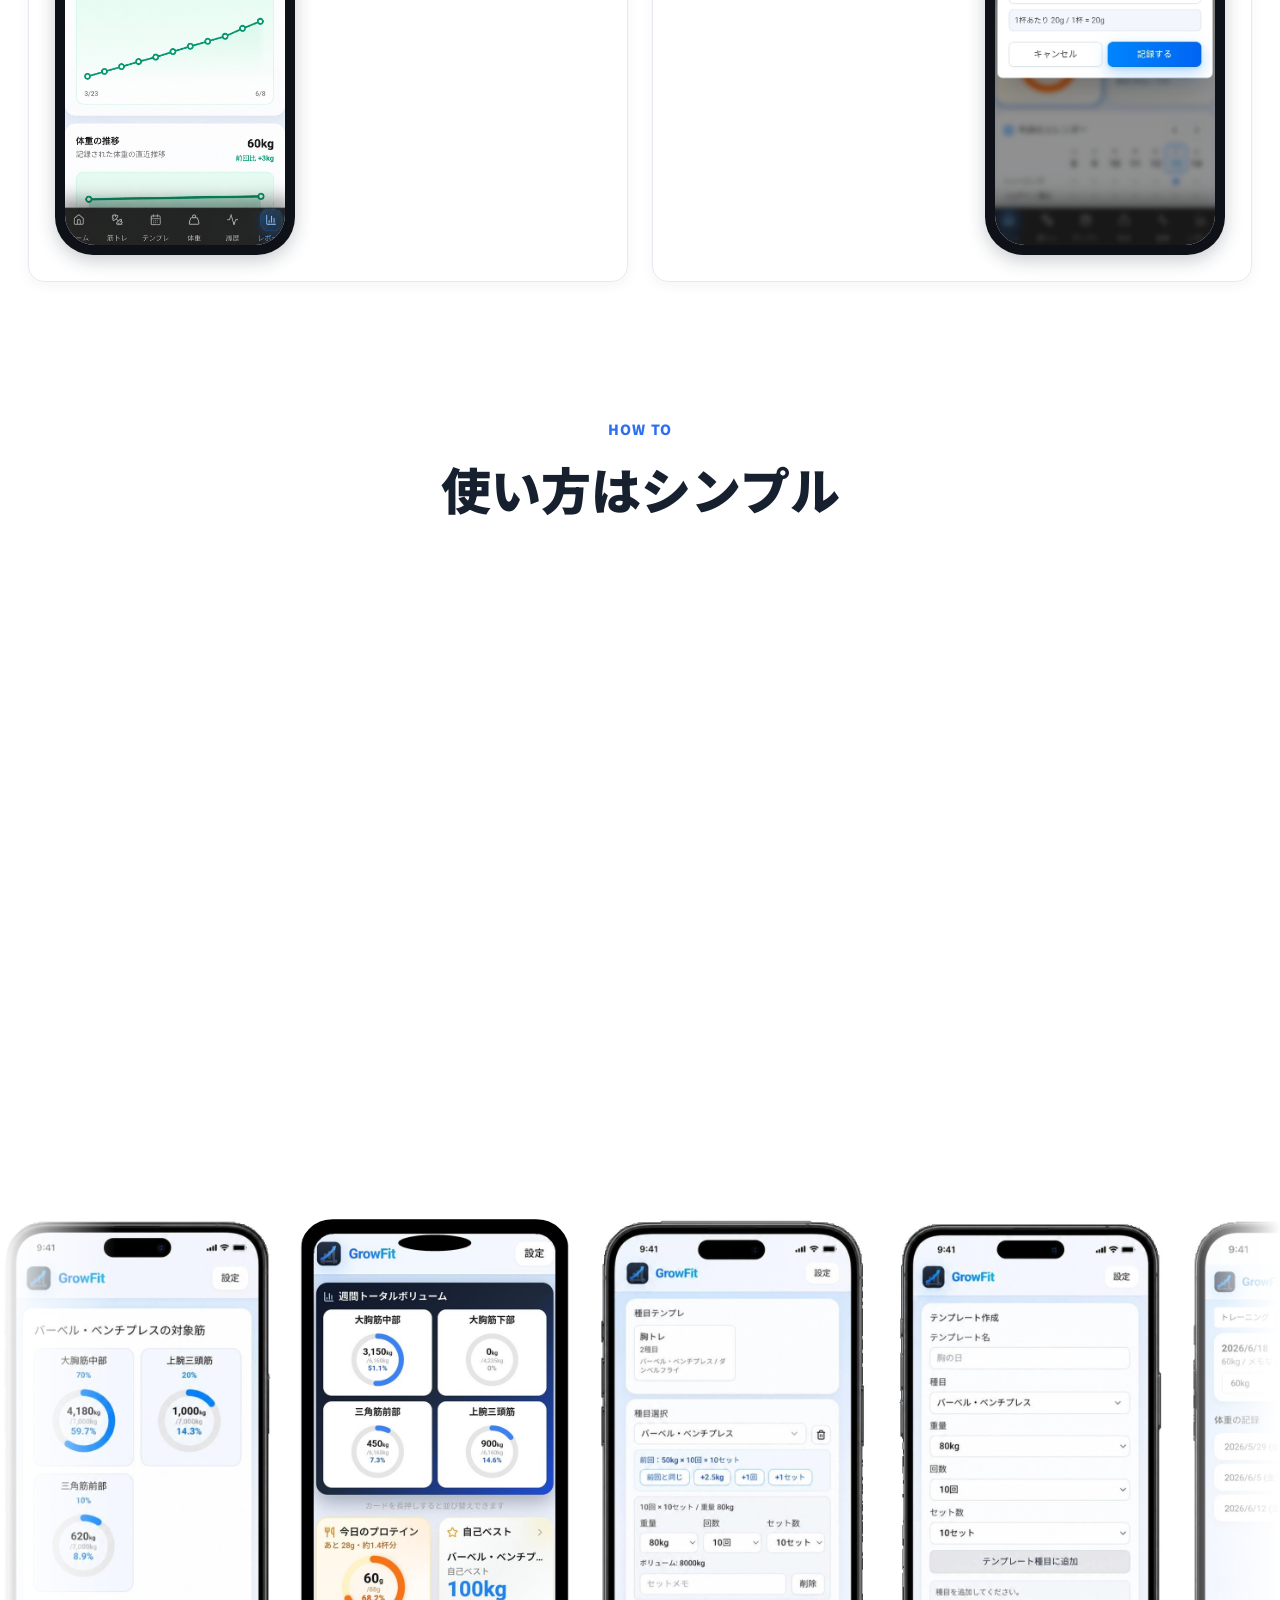
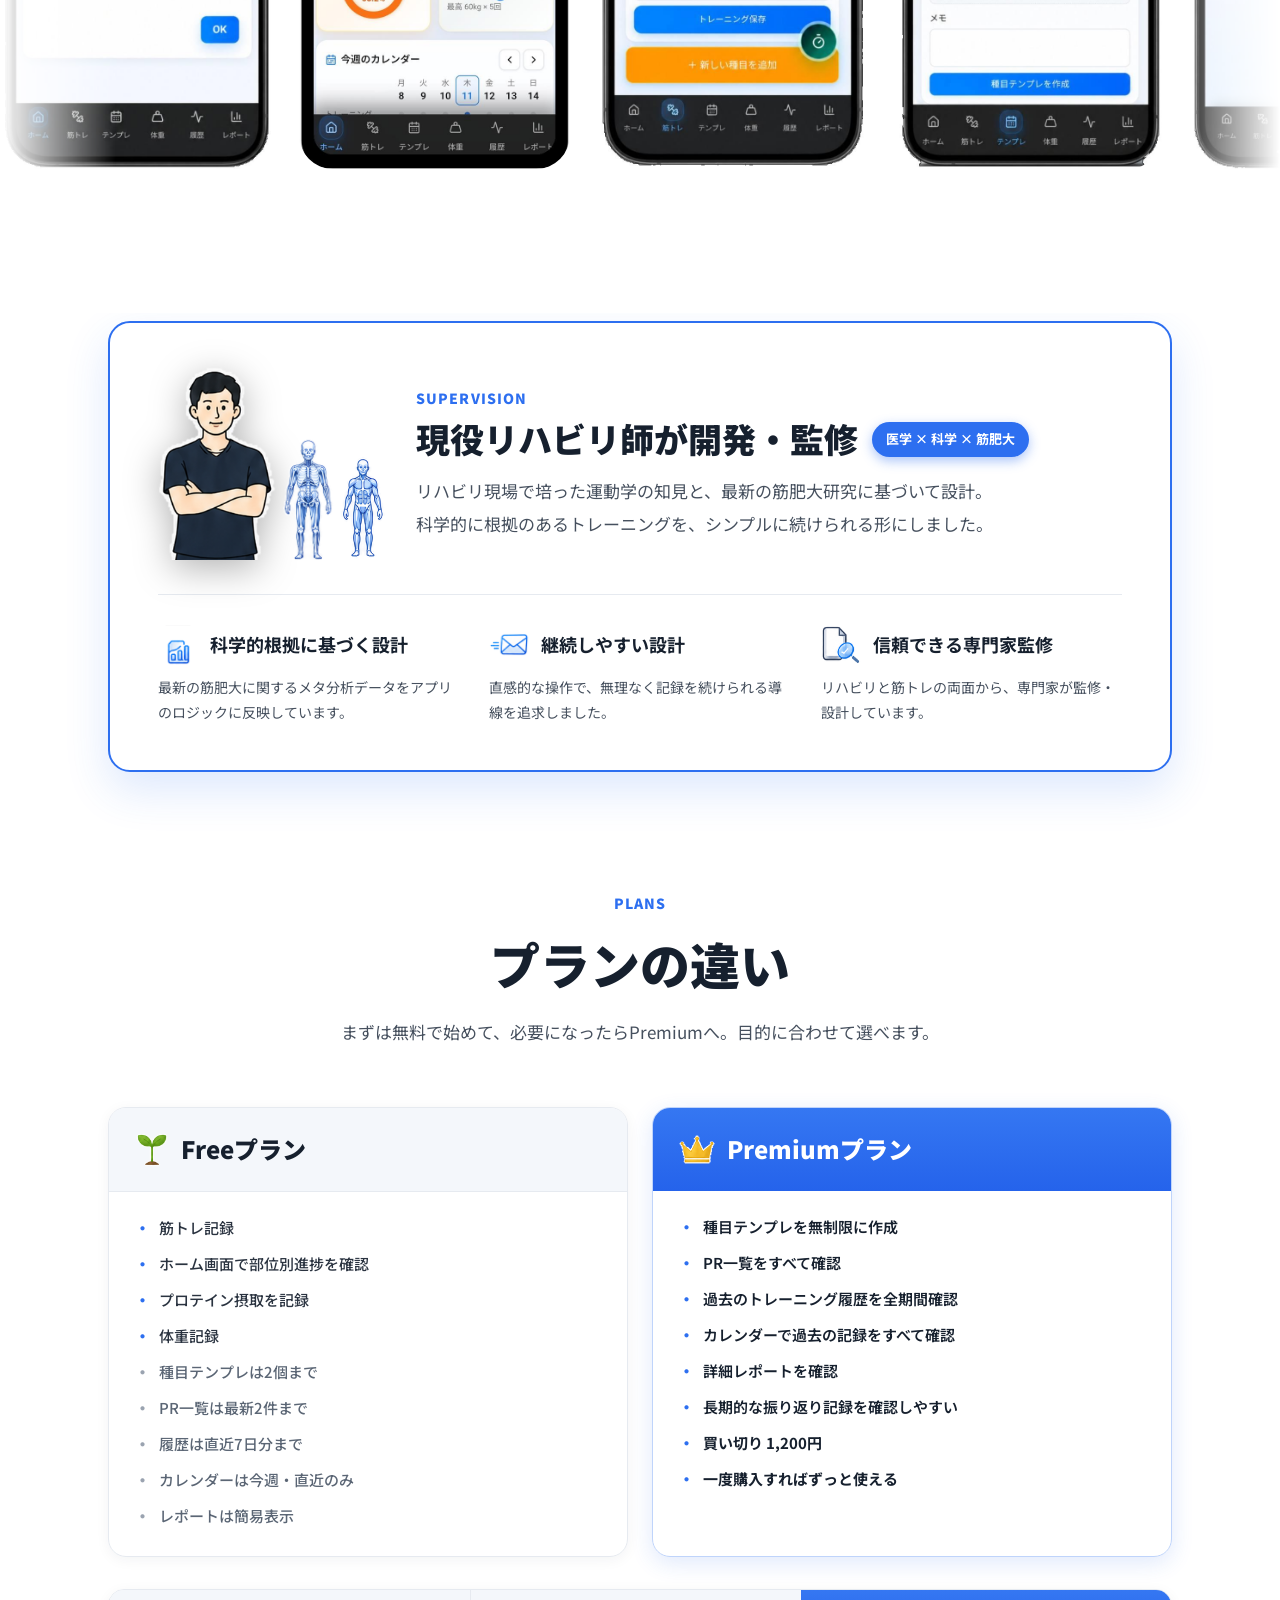
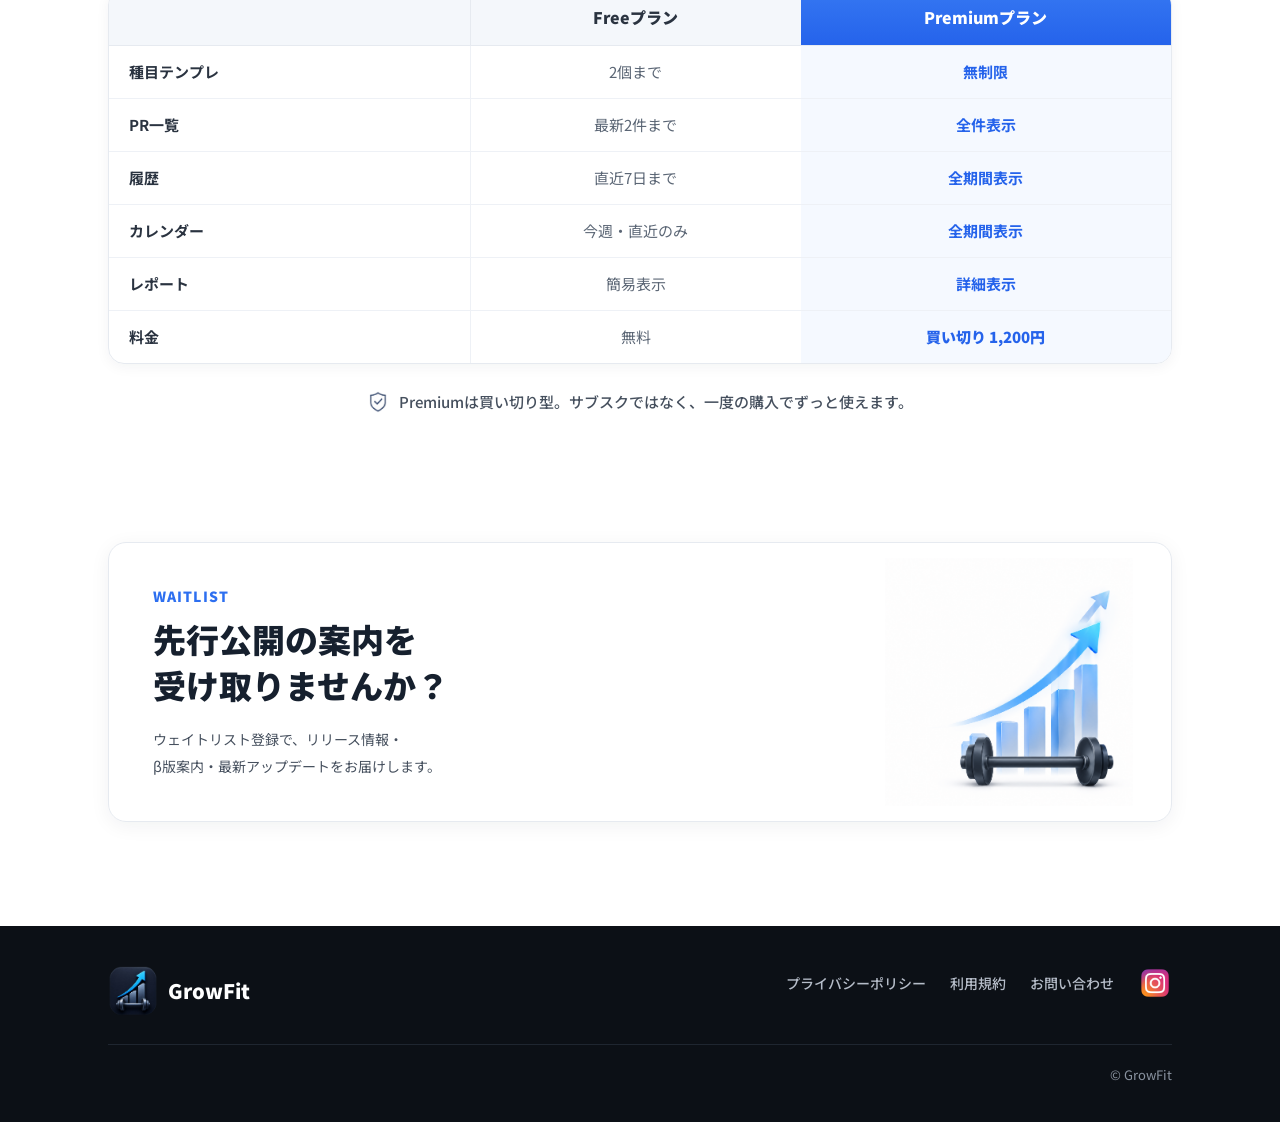
==== commit 92d44fb8: "Update section labels and app screen spacing" ====
--- a/public/index.html
+++ b/public/index.html
@@ -137,6 +137,10 @@
 
   /* ---------- PROBLEM ---------- */
   .section-title{ text-align:center; font-size:50px; font-weight:900; }
+  .section-kicker{
+    text-align:center; color:var(--blue); font-size:14px; font-weight:900; letter-spacing:.08em;
+    margin-bottom:8px;
+  }
   .problem{ padding-top:64px; padding-bottom:70px; }
   .problem .section-title{ margin-bottom:34px; }
   .problem-grid{ display:grid; grid-template-columns:repeat(3,1fr); gap:20px; }
@@ -264,7 +268,7 @@
   }
   .screen-flow-title{
     text-align:center; font-size:34px; line-height:1.5; font-weight:900; color:var(--ink);
-    margin-bottom:52px;
+    margin-bottom:72px;
   }
   .screen-marquee{
     width:100%; overflow:hidden; padding:10px 0 26px; background:#fff;
@@ -305,6 +309,7 @@
   .rehab-figures .skeleton{ width:52px; height:auto; display:block; opacity:.92; }
   .rehab-figures .muscle{ width:46px; height:auto; display:block; opacity:.92; }
   .rehab-headline{ flex:1; min-width:320px; }
+  .rehab-headline .section-kicker{ text-align:left; }
   .rehab-title-row{ display:flex; align-items:center; gap:14px; flex-wrap:wrap; margin-bottom:14px; }
   .rehab-title-row h2{ font-size:34px; font-weight:900; color:var(--ink); line-height:1.3; }
   .rehab-badge{
@@ -367,6 +372,7 @@
     box-shadow:0 4px 20px rgba(20,30,50,.06); position:relative; overflow:hidden;
   }
   .cta-box h2{ font-size:33px; font-weight:900; line-height:1.4; margin-bottom:18px; }
+  .cta-box .section-kicker{ text-align:left; }
   .cta-box .desc{ font-size:14px; line-height:1.9; color:var(--muted); }
   .cta-form-wrap{ position:relative; }
   .cta-form-deco{
@@ -569,8 +575,9 @@
     .howto-grid .step-card:nth-child(2) .step-figure img{ height:200px; }  /* enlarge auto summary icon */
 
     .screen-flow{ padding:8px 0 62px; }
+    .section-kicker,
     .screen-flow-kicker{ font-size:12px; margin-bottom:6px; }
-    .screen-flow-title{ font-size:24px; line-height:1.55; margin-bottom:34px; padding:0 20px; }
+    .screen-flow-title{ font-size:24px; line-height:1.55; margin-bottom:48px; padding:0 20px; }
     .screen-marquee{ padding:4px 0 18px; }
     .screen-set{ gap:18px; padding-right:18px; }
     .screen-shot{ width:auto; height:390px; border-radius:28px; }
@@ -585,6 +592,7 @@
     .rehab-figures .skeleton{ width:42px; }
     .rehab-figures .muscle{ width:38px; }
     .rehab-title-row{ gap:10px; justify-content:center; }
+    .rehab-headline .section-kicker{ text-align:center; }
     .rehab-title-row h2{ font-size:20px; }
     .rehab-badge{ margin-top:6px; margin-bottom:8px; }   /* バッジ上下に余白 */
     .rehab-headline{ min-width:0; flex-basis:100%; }   /* 1行使い切り、説明文の左右余白を項目説明と揃える */
@@ -601,6 +609,7 @@
 
     /* CTAカード：上余白を縮小し、内容を中央寄せに */
     .final-cta{ padding-top:24px; }
+    .cta-box .section-kicker{ text-align:center; }
     .cta-box{ grid-template-columns:1fr; padding:30px 22px; text-align:center; }
     .cta-box h2{ font-size:26px; }
     .cta-box h2 br, .cta-box .desc br{ display:none; }
@@ -685,6 +694,7 @@
   <!-- ============ PROBLEM ============ -->
   <section class="problem">
     <div class="wrap">
+      <p class="section-kicker reveal">PROBLEMS</p>
       <h2 class="section-title reveal">こんなお悩み、<br class="br-sp">ありませんか？</h2>
       <div class="problem-grid">
         <div class="problem-card reveal">
@@ -714,6 +724,7 @@
   <!-- ============ DIFFERENCE ============ -->
   <section class="difference">
     <div class="wrap">
+      <p class="section-kicker reveal">DIFFERENCE</p>
       <h2 class="section-title reveal">一般的な<br>筋トレ記録アプリとの違い</h2>
       <p class="difference-sub reveal">記録するだけで終わらせず、部位別の負荷・目標達成率・次に鍛えるべき部位まで<br>見える化します。</p>
       <div class="difference-board reveal" aria-label="一般的な筋トレ記録アプリとGrowFitの違い">
@@ -753,6 +764,7 @@
   <!-- ============ FEATURES ============ -->
   <section id="features" class="features">
     <div class="wrap">
+      <p class="section-kicker reveal">FEATURES</p>
       <h2 class="section-title reveal">『GrowFit』の特徴</h2>
       <p class="features-sub reveal">トレーニングの記録を、ただの履歴ではなく「成長の判断材料」に変えるための<br>機能をまとめました。</p>
 
@@ -890,6 +902,7 @@
   <!-- ============ HOW TO ============ -->
   <section id="howto" class="howto">
     <div class="wrap">
+      <p class="section-kicker reveal">HOW TO</p>
       <h2 class="section-title reveal">使い方はシンプル</h2>
       <p class="howto-sub reveal">いつものトレーニングを記録するだけで、部位別ボリュームと目標への進捗を<br>自動で整理します。</p>
       <div class="howto-grid">
@@ -925,7 +938,7 @@
   <section class="screen-flow" aria-label="GrowFitの実際のアプリ画面">
     <div class="wrap">
       <p class="screen-flow-kicker reveal">APP SCREENS</p>
-      <h2 class="screen-flow-title reveal">記録・振り返り・Premiumまで、<br class="br-sp">実際の画面で確認。</h2>
+      <h2 class="screen-flow-title reveal">実際のアプリ画面</h2>
     </div>
     <div class="screen-marquee reveal">
       <div class="screen-track">
@@ -970,6 +983,7 @@
             <img class="muscle" src="assets/rehab_muscle.png" alt="筋肉イラスト">
           </div>
           <div class="rehab-headline">
+            <p class="section-kicker">SUPERVISION</p>
             <div class="rehab-title-row">
               <h2>現役リハビリ師が開発・監修</h2>
               <span class="rehab-badge">医学 × 科学 × 筋肥大</span>
@@ -1010,6 +1024,7 @@
   <!-- ============ FREE vs PREMIUM ============ -->
   <section class="plans">
     <div class="wrap">
+      <p class="section-kicker reveal">PLANS</p>
       <h2 class="section-title reveal">プランの違い</h2>
       <p class="plans-sub reveal">まずは無料で始めて、必要になったらPremiumへ。目的に合わせて選べます。</p>
 
@@ -1108,6 +1123,7 @@
     <div class="wrap">
       <div class="cta-box reveal">
         <div>
+          <p class="section-kicker">WAITLIST</p>
           <h2>先行公開の案内を<br>受け取りませんか？</h2>
           <p class="desc">ウェイトリスト登録で、リリース情報・<br>β版案内・最新アップデートをお届けします。</p>
         </div>
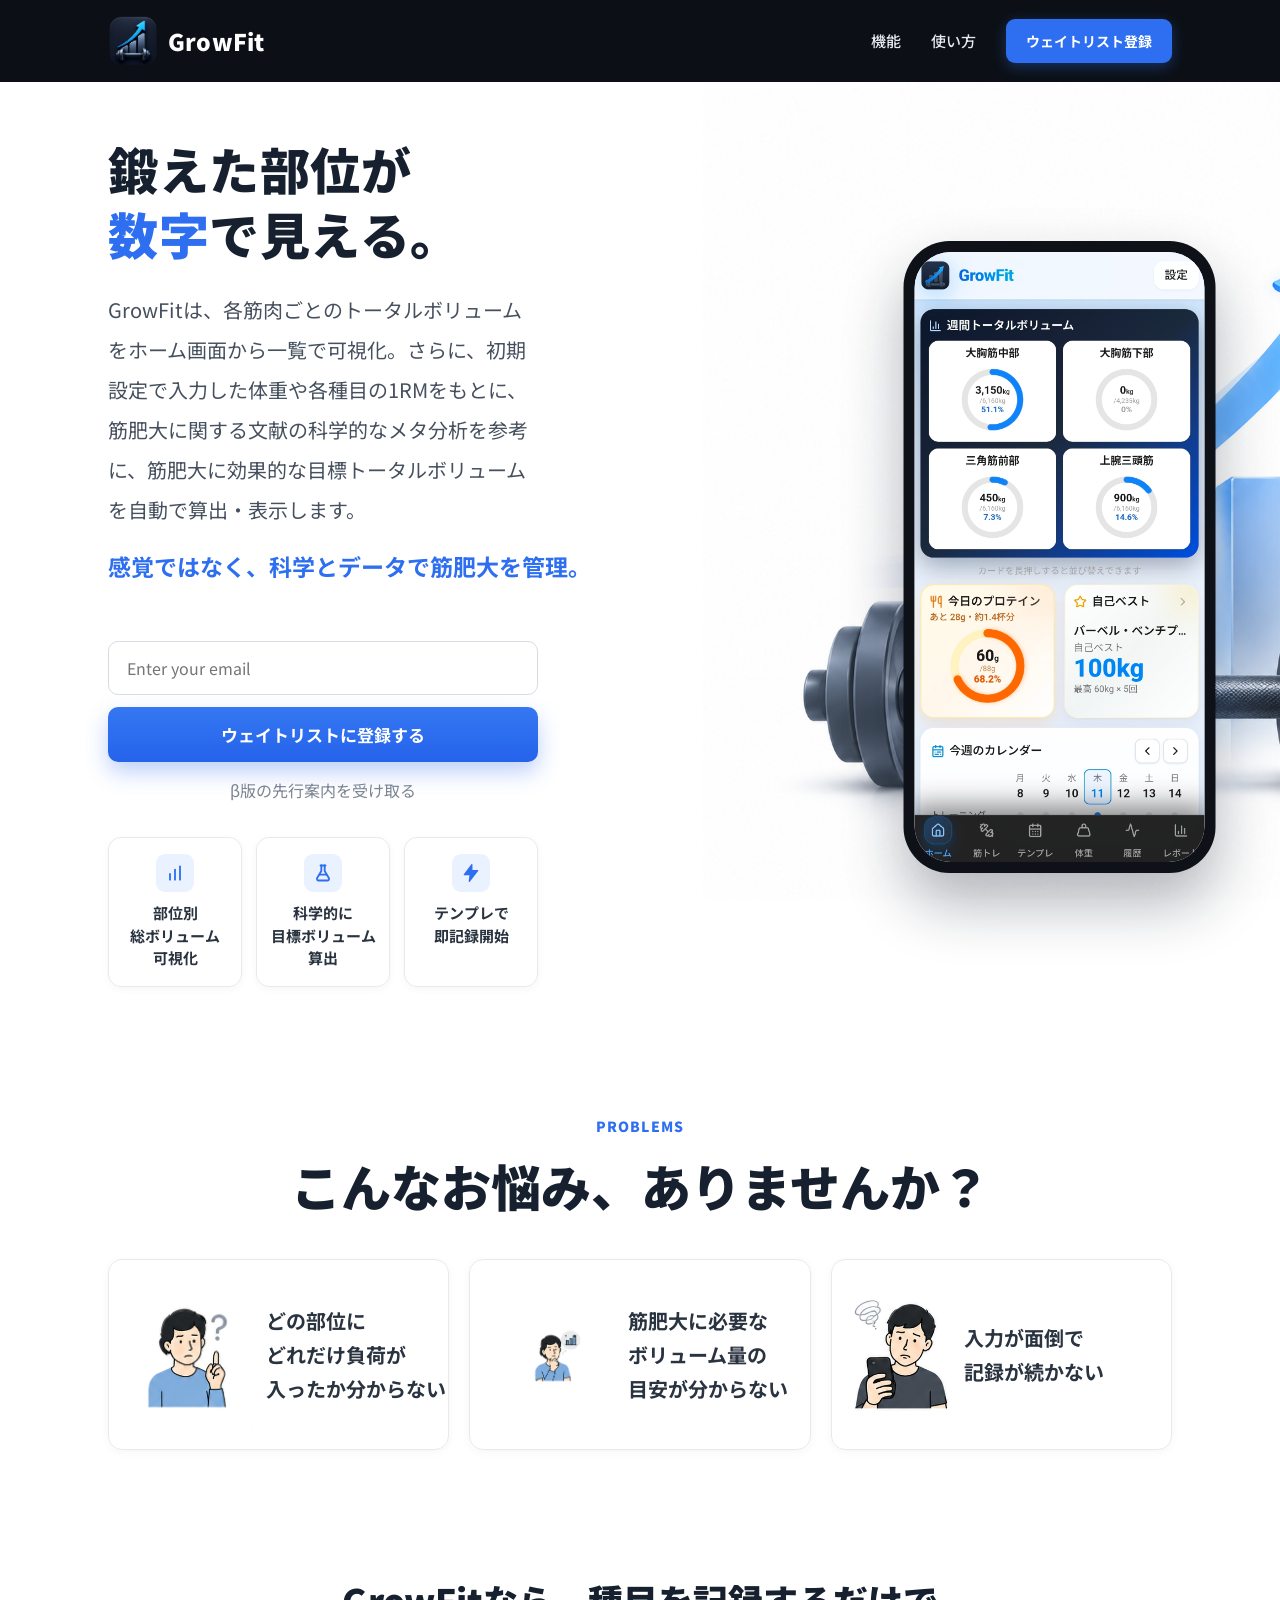
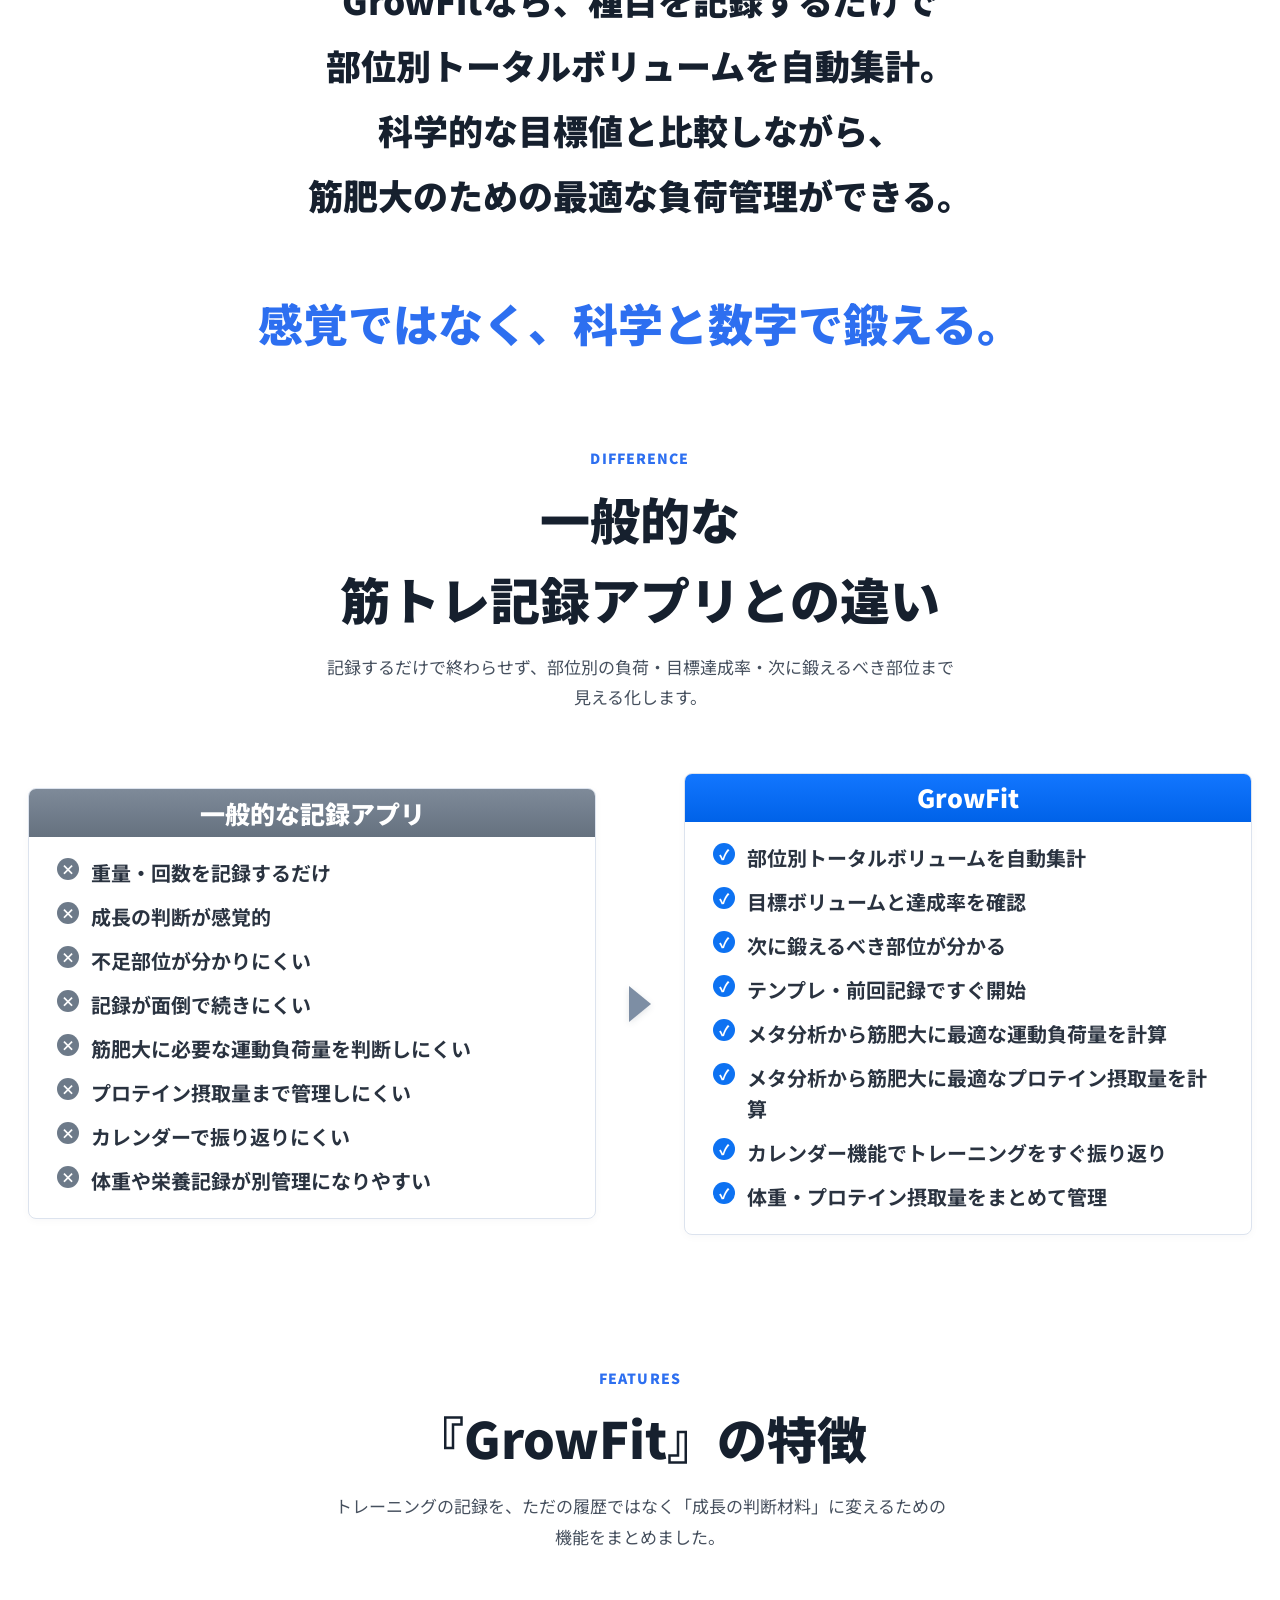
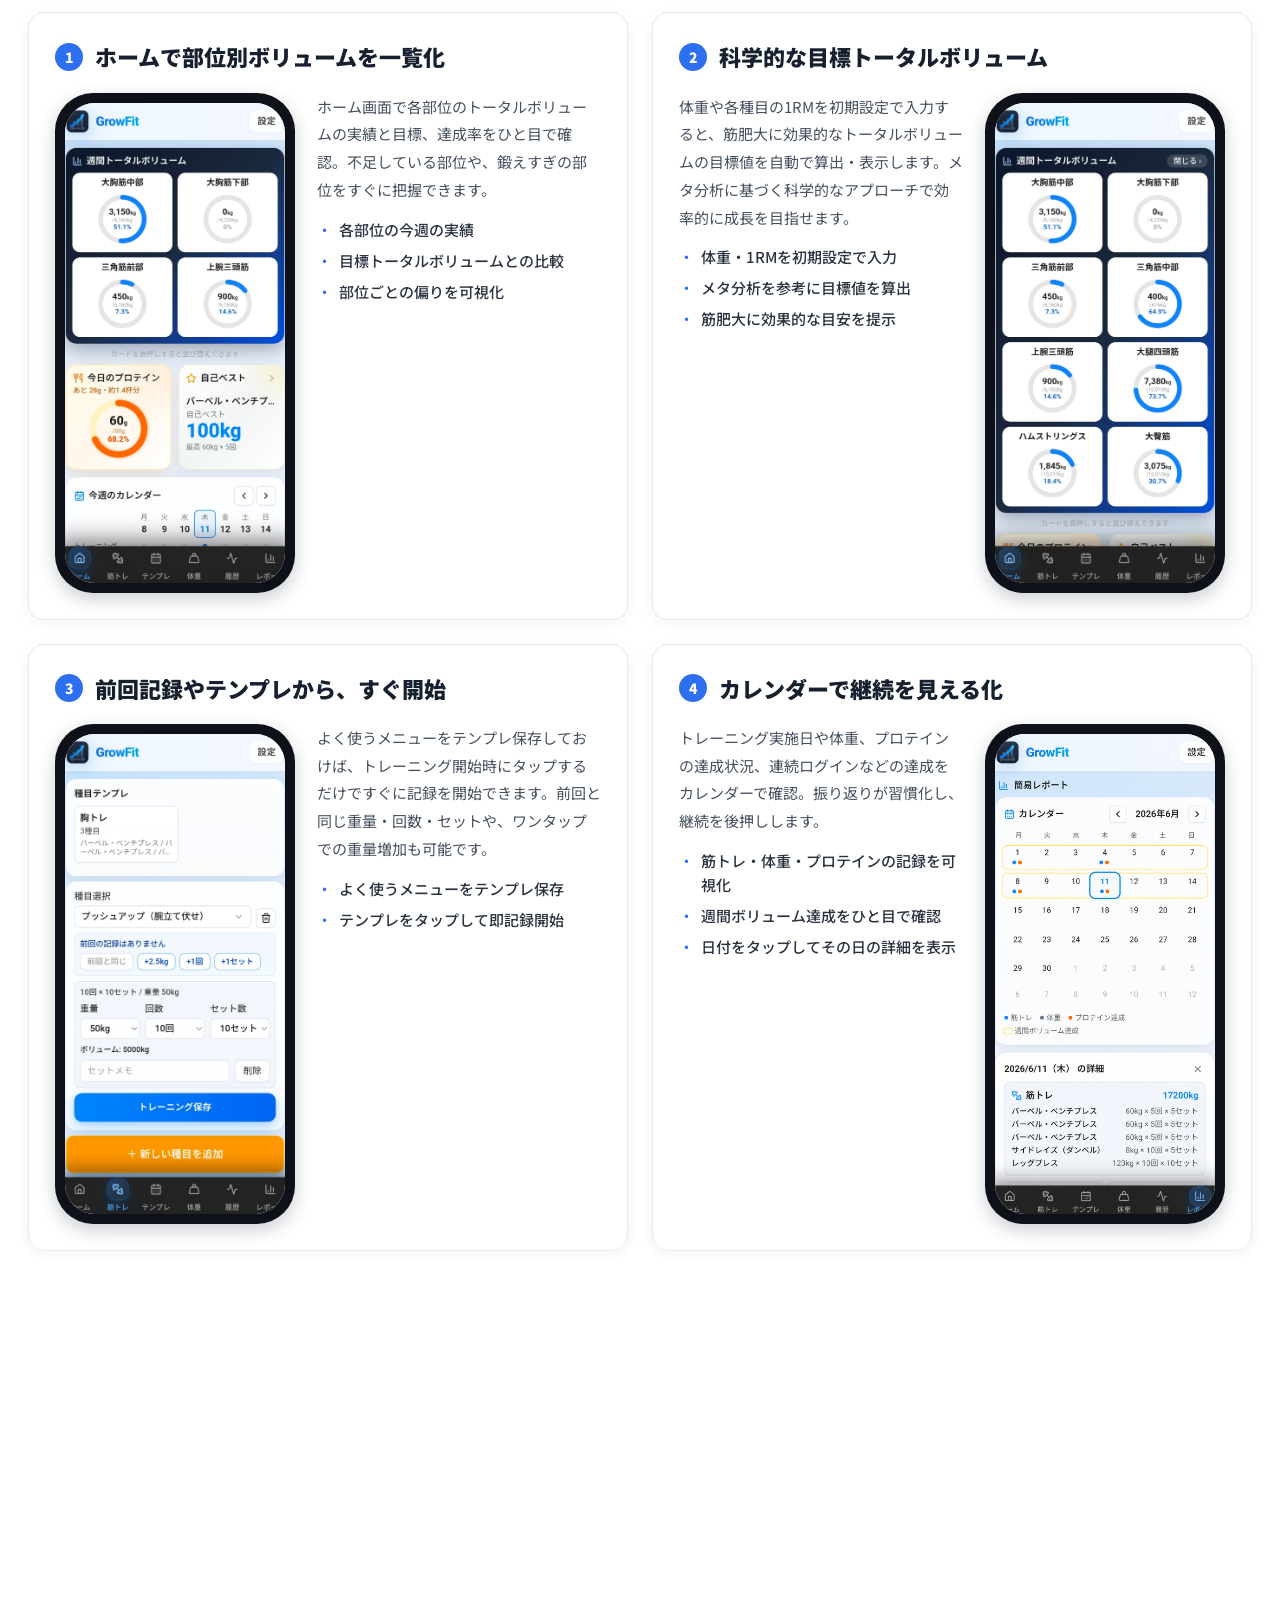
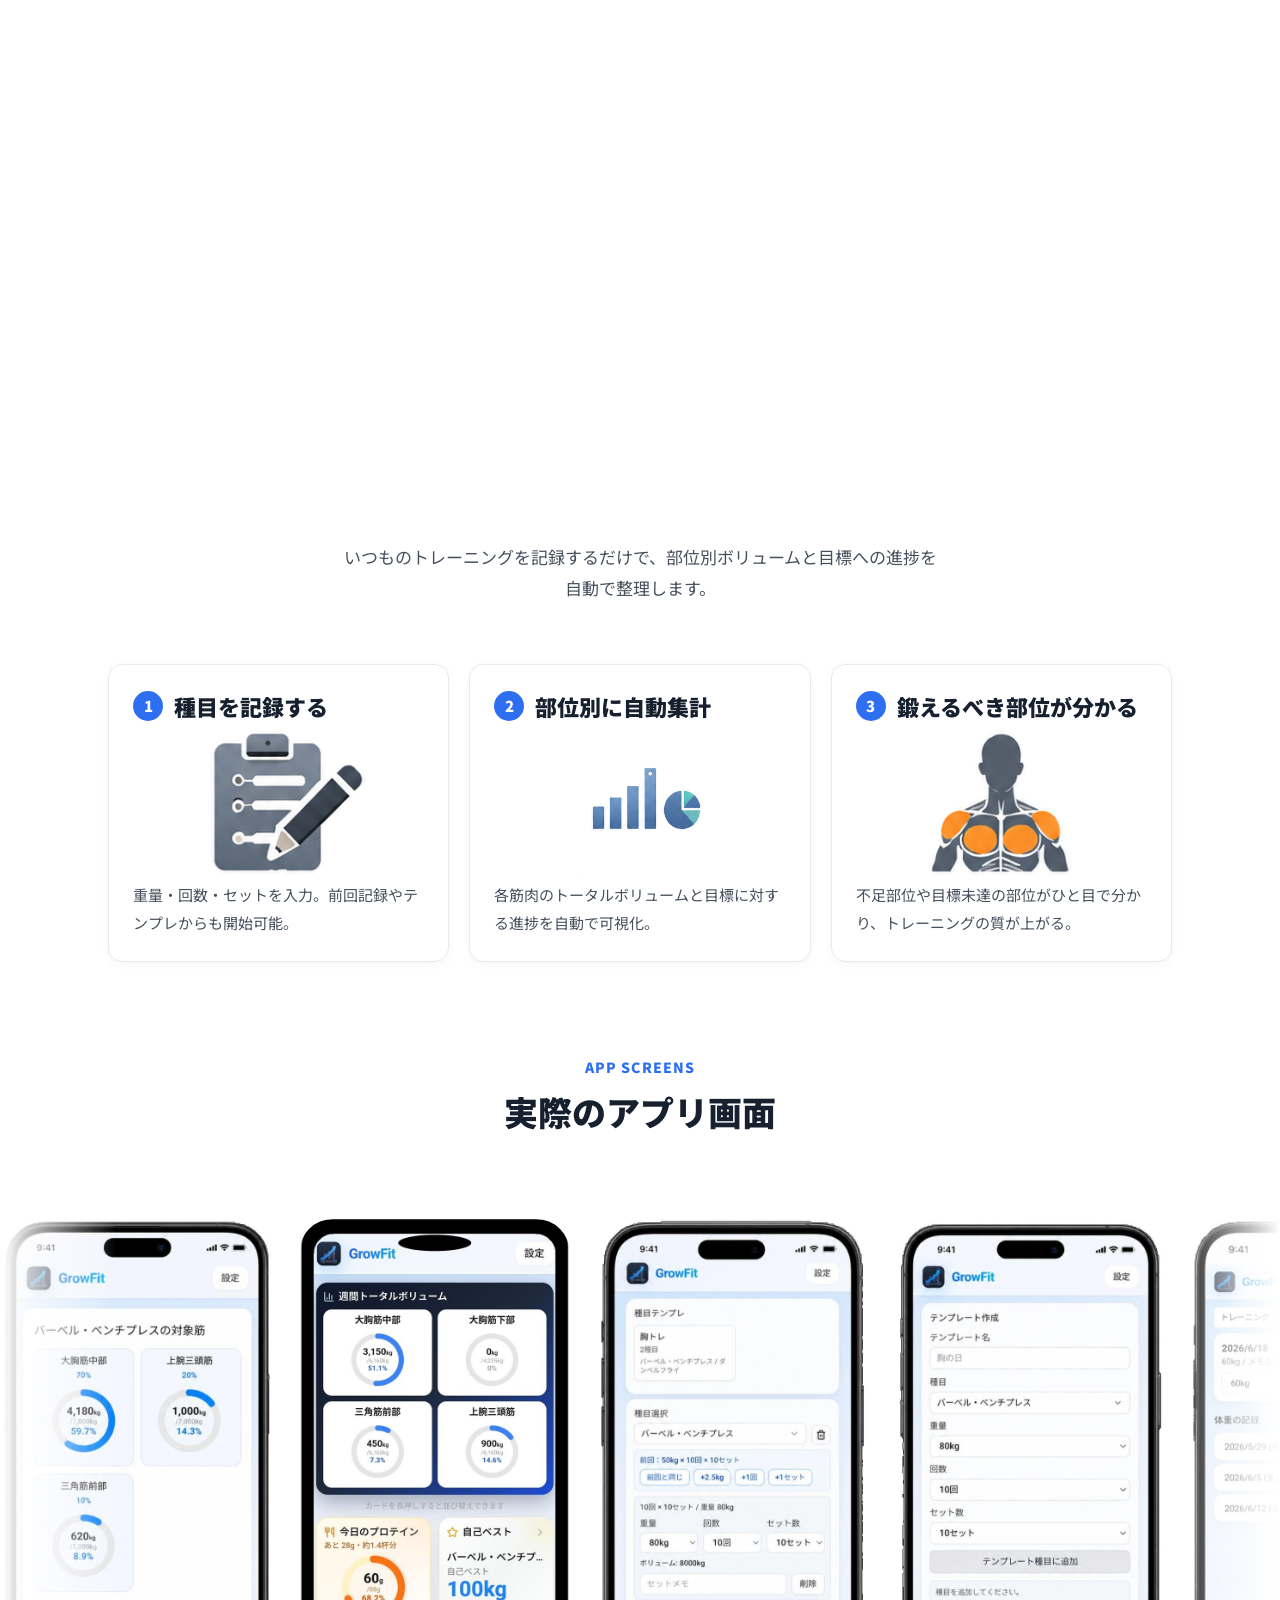
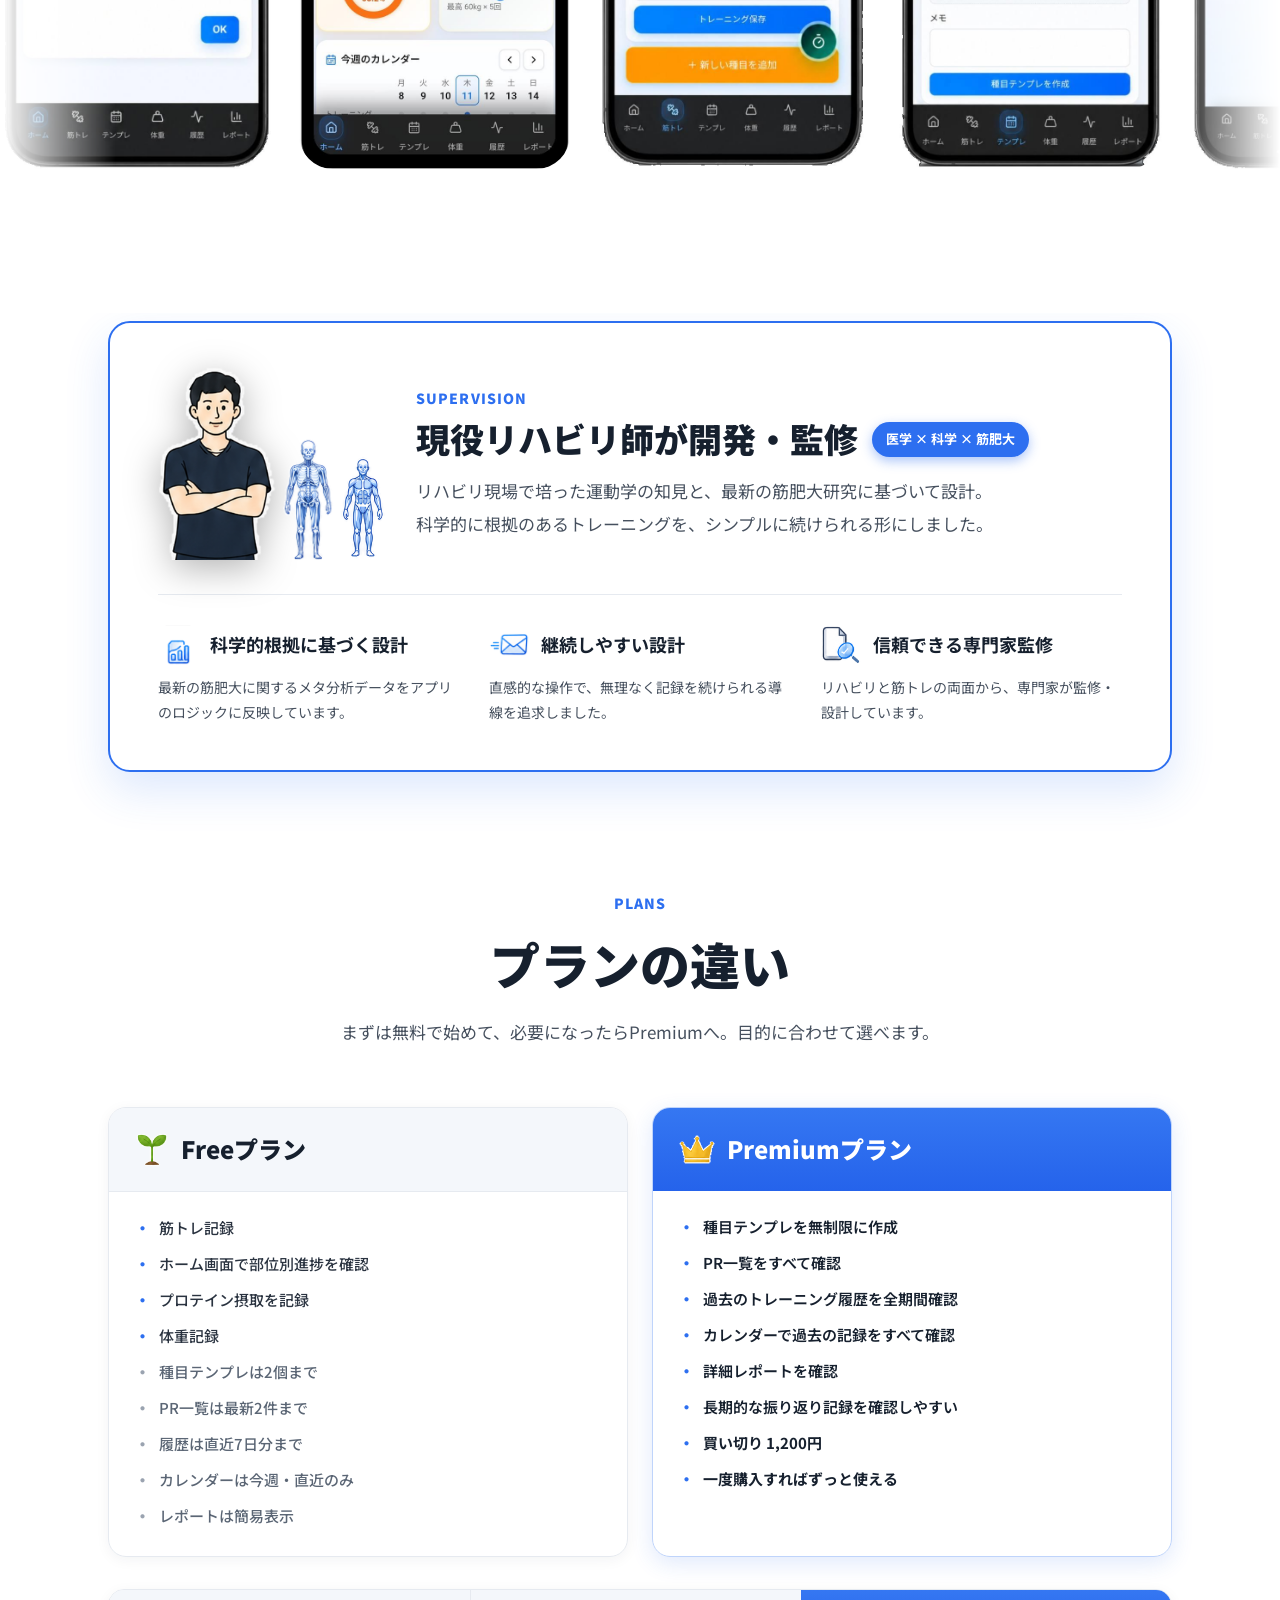
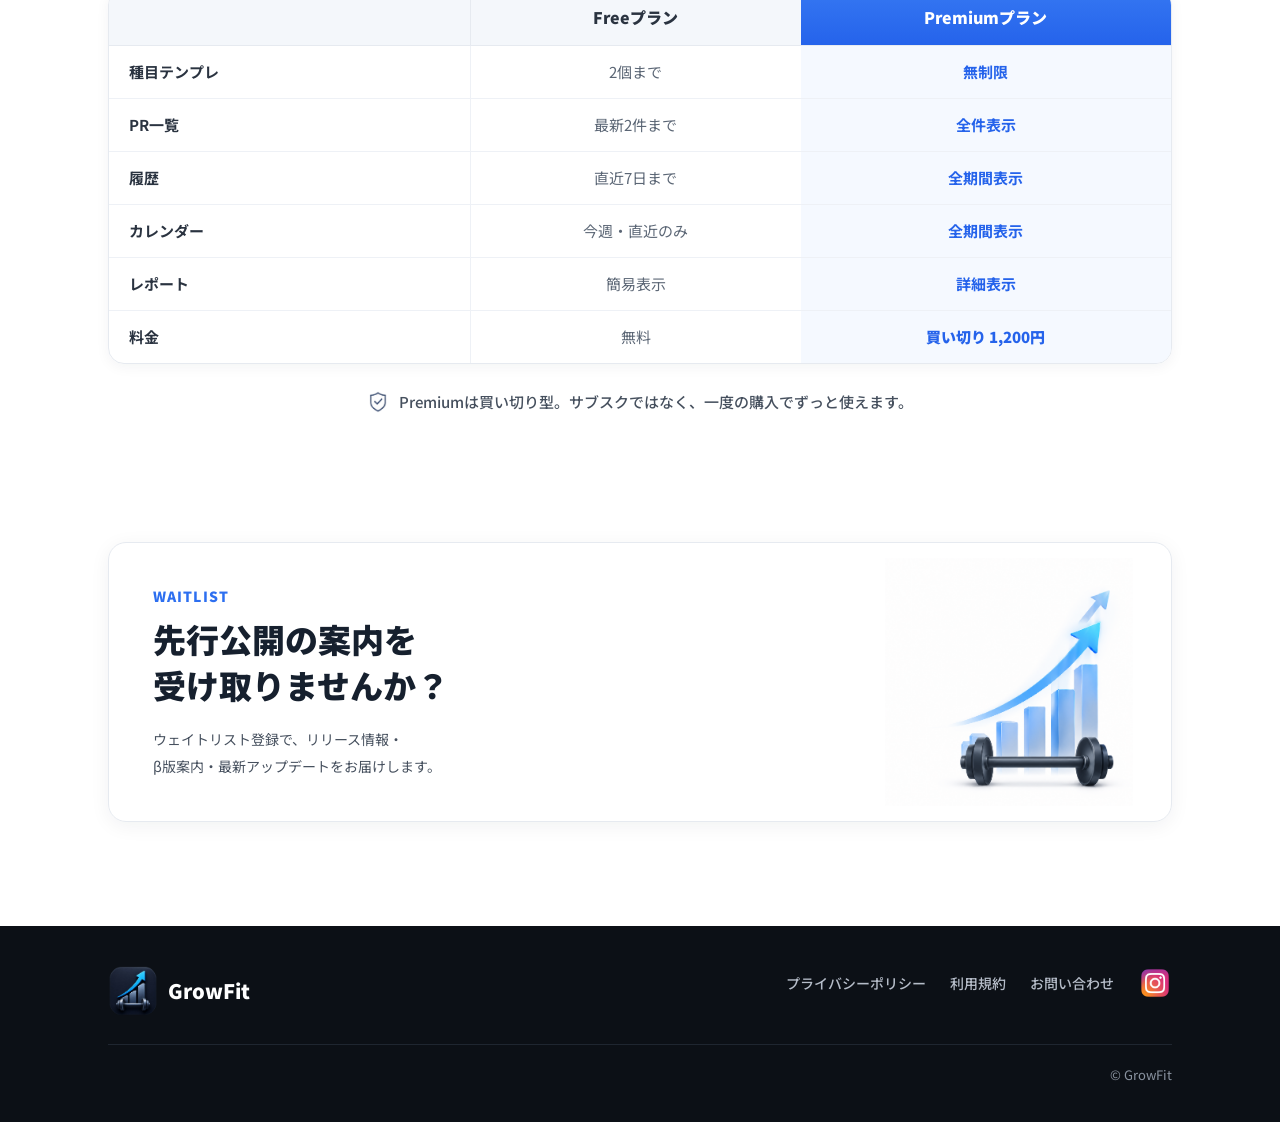
==== commit 2eb2105d: "Center mobile waitlist input on header CTA" ====
--- a/public/index.html
+++ b/public/index.html
@@ -276,7 +276,7 @@
     mask-image:linear-gradient(90deg,transparent 0%,#000 9%,#000 91%,transparent 100%);
   }
   .screen-track{
-    display:flex; width:max-content; animation:screen-flow-marquee 64s linear infinite; background:#fff;
+    display:flex; width:max-content; animation:screen-flow-marquee 58s linear infinite; background:#fff;
   }
   .screen-set{
     display:flex; gap:28px; padding-right:28px; flex:0 0 auto; background:#fff;
@@ -491,6 +491,7 @@
       display:flex; align-items:center; justify-content:center;
       font-size:12px; padding:9px 12px; border-radius:8px; white-space:nowrap;
     }
+    #hero-waitlist{ scroll-margin-top:42vh; }
 
     /* ヒーロー：スマホ画面を最上部に、文字は中央寄せ */
     .hero .wrap{ grid-template-columns:1fr; gap:22px; }
@@ -582,7 +583,7 @@
     .screen-set{ gap:18px; padding-right:18px; }
     .screen-shot{ width:auto; height:390px; border-radius:28px; }
     .screen-shot img{ border-radius:28px; }
-    .screen-track{ animation-duration:48s; }
+    .screen-track{ animation-duration:44s; }
 
     /* リハビリ師カードの崩れ・はみ出し修正 */
     .rehab-box{ padding:40px 20px 26px; }   /* イラスト上に余白 */
@@ -651,7 +652,7 @@
         <div id="hero-waitlist" class="hero-cta reveal" style="transition-delay:.8s">
           <div class="hero-widget">
             <form class="launchlist-form hero-waitlist-form" action="https://getlaunchlist.com/s/7LCTuu" method="POST">
-              <input name="email" type="email" placeholder="Enter your email" aria-label="Email" required>
+              <input id="hero-waitlist-email" name="email" type="email" placeholder="Enter your email" aria-label="Email" required>
               <button type="submit">&#12454;&#12455;&#12452;&#12488;&#12522;&#12473;&#12488;&#12395;&#30331;&#37682;&#12377;&#12427;</button>
             </form>
           </div>
@@ -951,7 +952,6 @@
           <figure class="screen-shot"><img src="assets/app_flow_05.jpg" alt="体重サマリー画面"></figure>
           <figure class="screen-shot"><img src="assets/app_flow_01.jpg" alt="プロテイン摂取を記録する画面"></figure>
           <figure class="screen-shot"><img src="assets/app_slide_history.jpg" alt="履歴画面"></figure>
-          <figure class="screen-shot"><img src="assets/app_flow_02.jpg" alt="トレーニング履歴画面"></figure>
           <figure class="screen-shot"><img src="assets/app_slide_report.jpg" alt="簡易レポート画面"></figure>
           <figure class="screen-shot"><img src="assets/app_flow_04.jpg" alt="Premium購入画面"></figure>
         </div>
@@ -964,7 +964,6 @@
           <figure class="screen-shot"><img src="assets/app_flow_05.jpg" alt=""></figure>
           <figure class="screen-shot"><img src="assets/app_flow_01.jpg" alt=""></figure>
           <figure class="screen-shot"><img src="assets/app_slide_history.jpg" alt=""></figure>
-          <figure class="screen-shot"><img src="assets/app_flow_02.jpg" alt=""></figure>
           <figure class="screen-shot"><img src="assets/app_slide_report.jpg" alt=""></figure>
           <figure class="screen-shot"><img src="assets/app_flow_04.jpg" alt=""></figure>
         </div>
@@ -1176,6 +1175,25 @@
       }, { threshold: 0.12, rootMargin: '0px 0px -8% 0px' });
       els.forEach(function (el) { io.observe(el); });
     })();
+
+    (function () {
+      var emailInput = document.getElementById('hero-waitlist-email');
+      if (!emailInput) return;
+
+      var links = document.querySelectorAll('a[href="#hero-waitlist"]');
+      links.forEach(function (link) {
+        link.addEventListener('click', function (event) {
+          if (!window.matchMedia('(max-width: 767px)').matches) return;
+
+          event.preventDefault();
+          emailInput.scrollIntoView({
+            behavior: window.matchMedia('(prefers-reduced-motion: reduce)').matches ? 'auto' : 'smooth',
+            block: 'center'
+          });
+          history.replaceState(null, '', '#hero-waitlist');
+        });
+      });
+    })();
   </script>
 </body>
 </html>
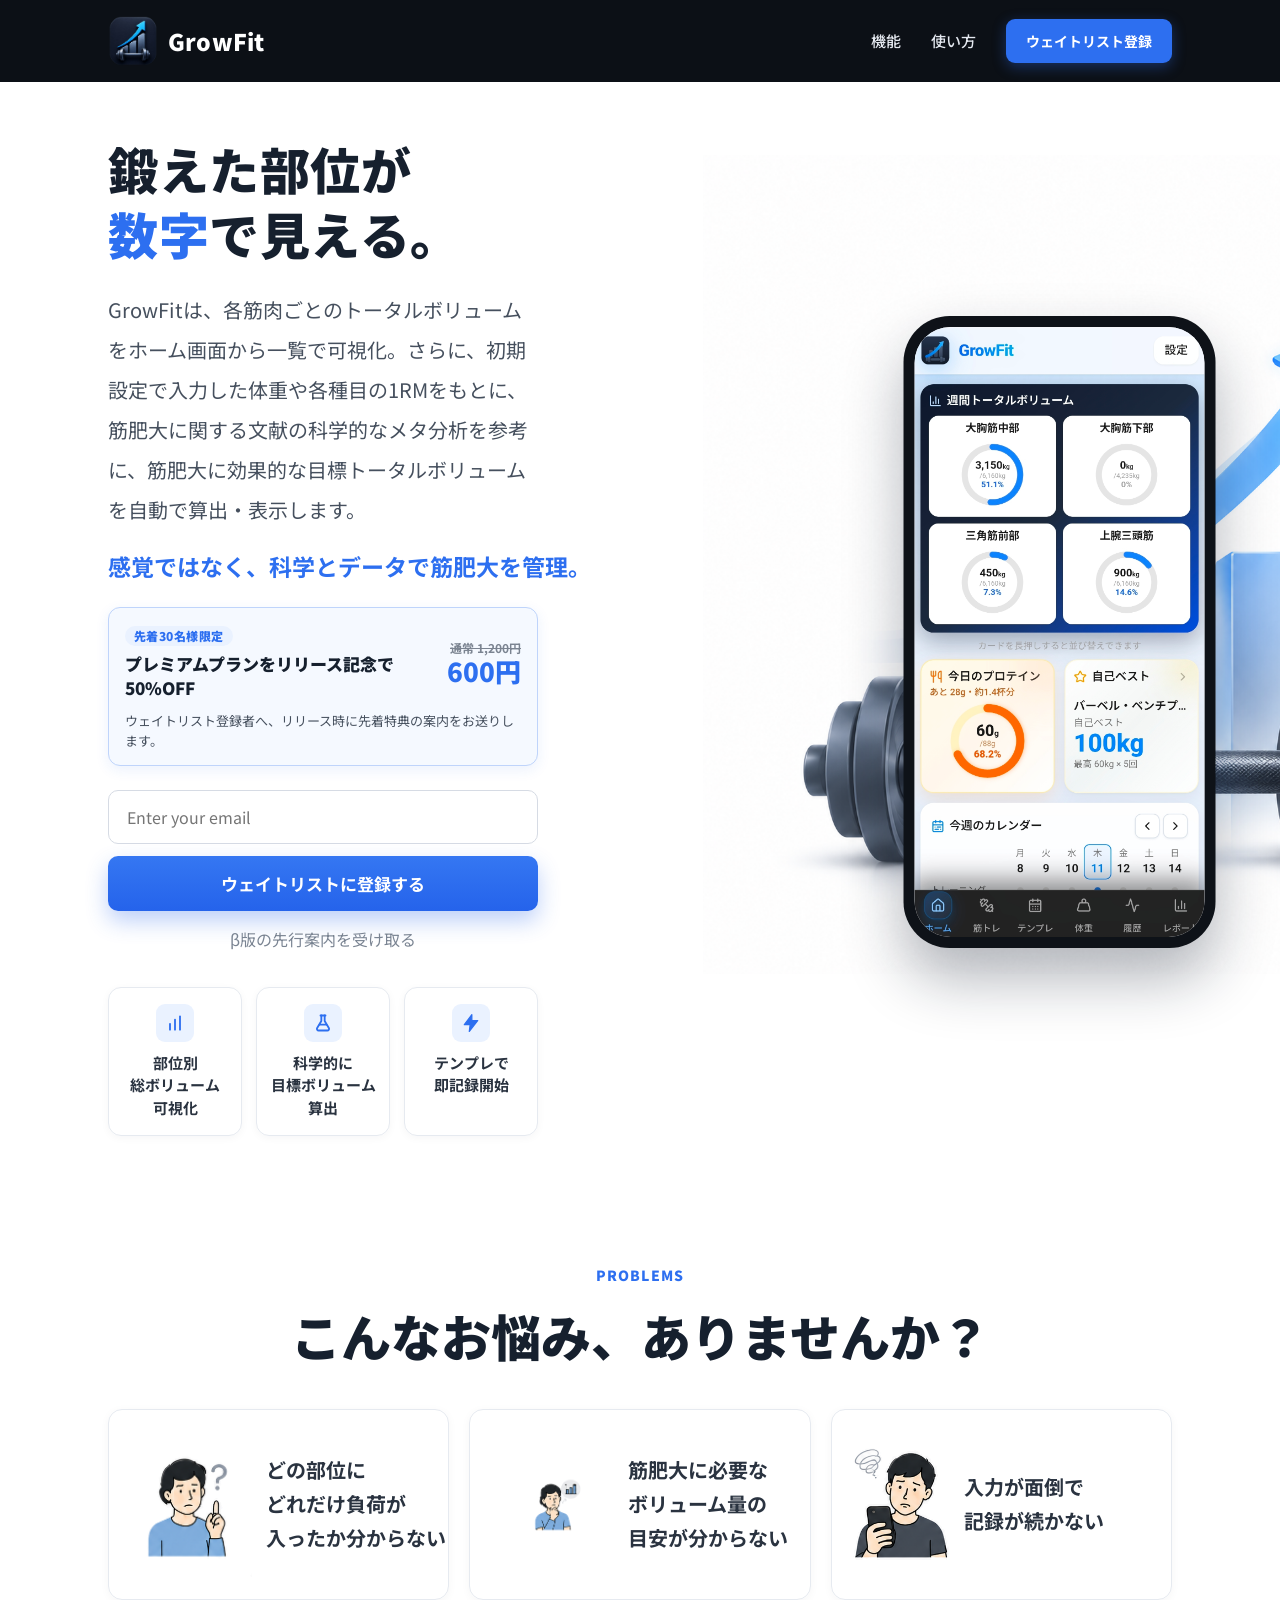
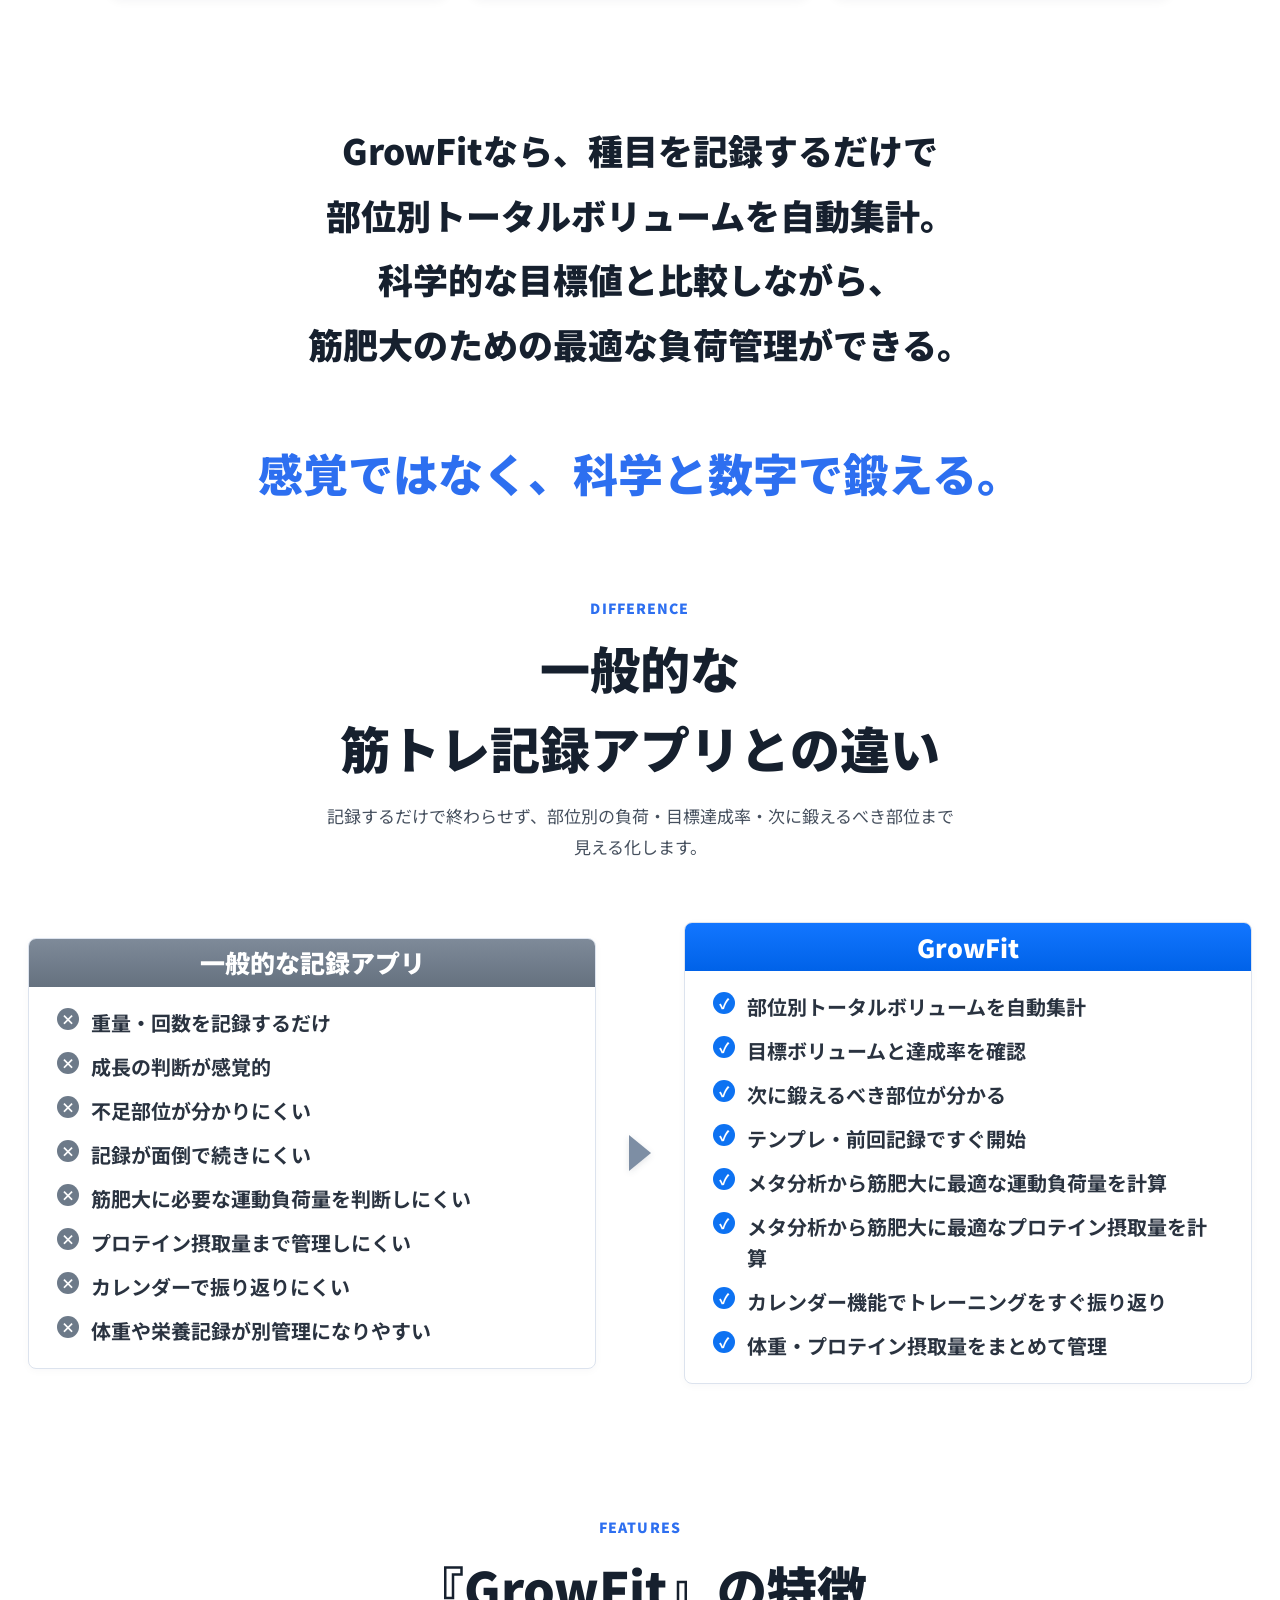
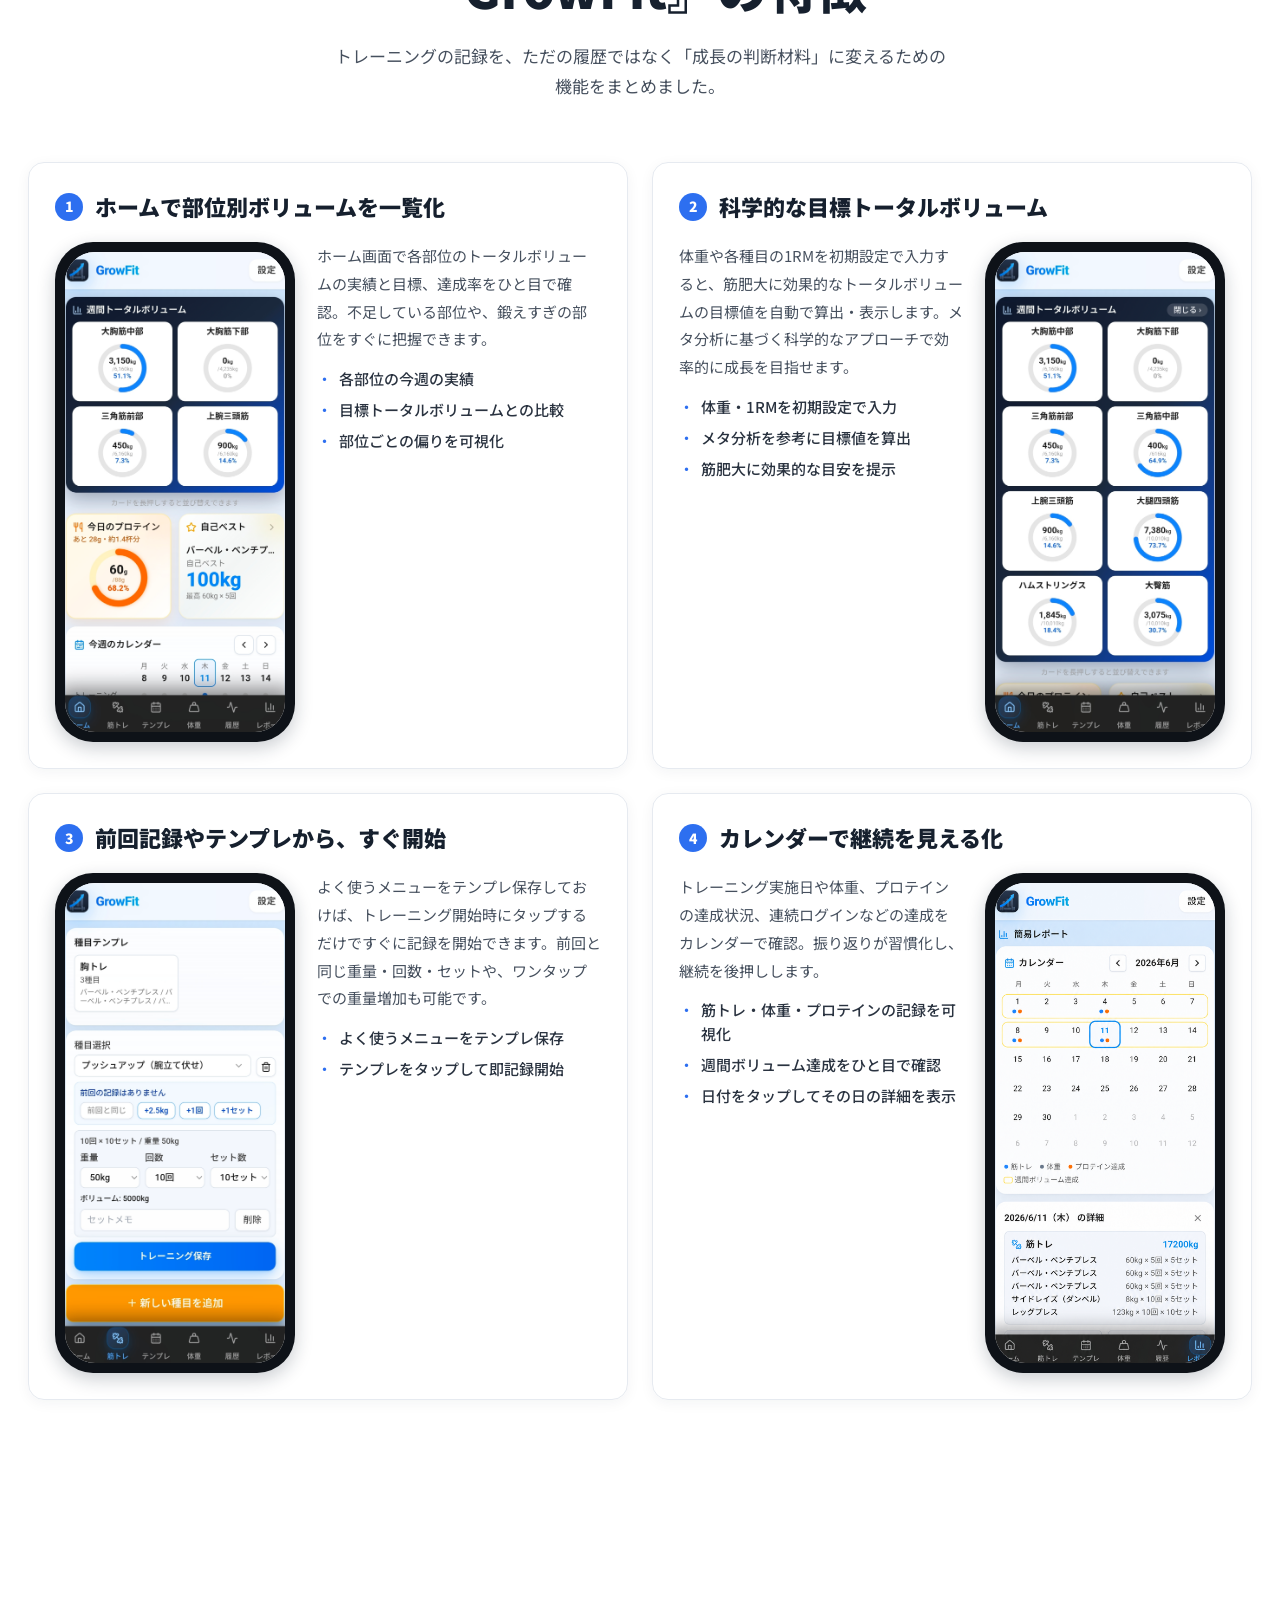
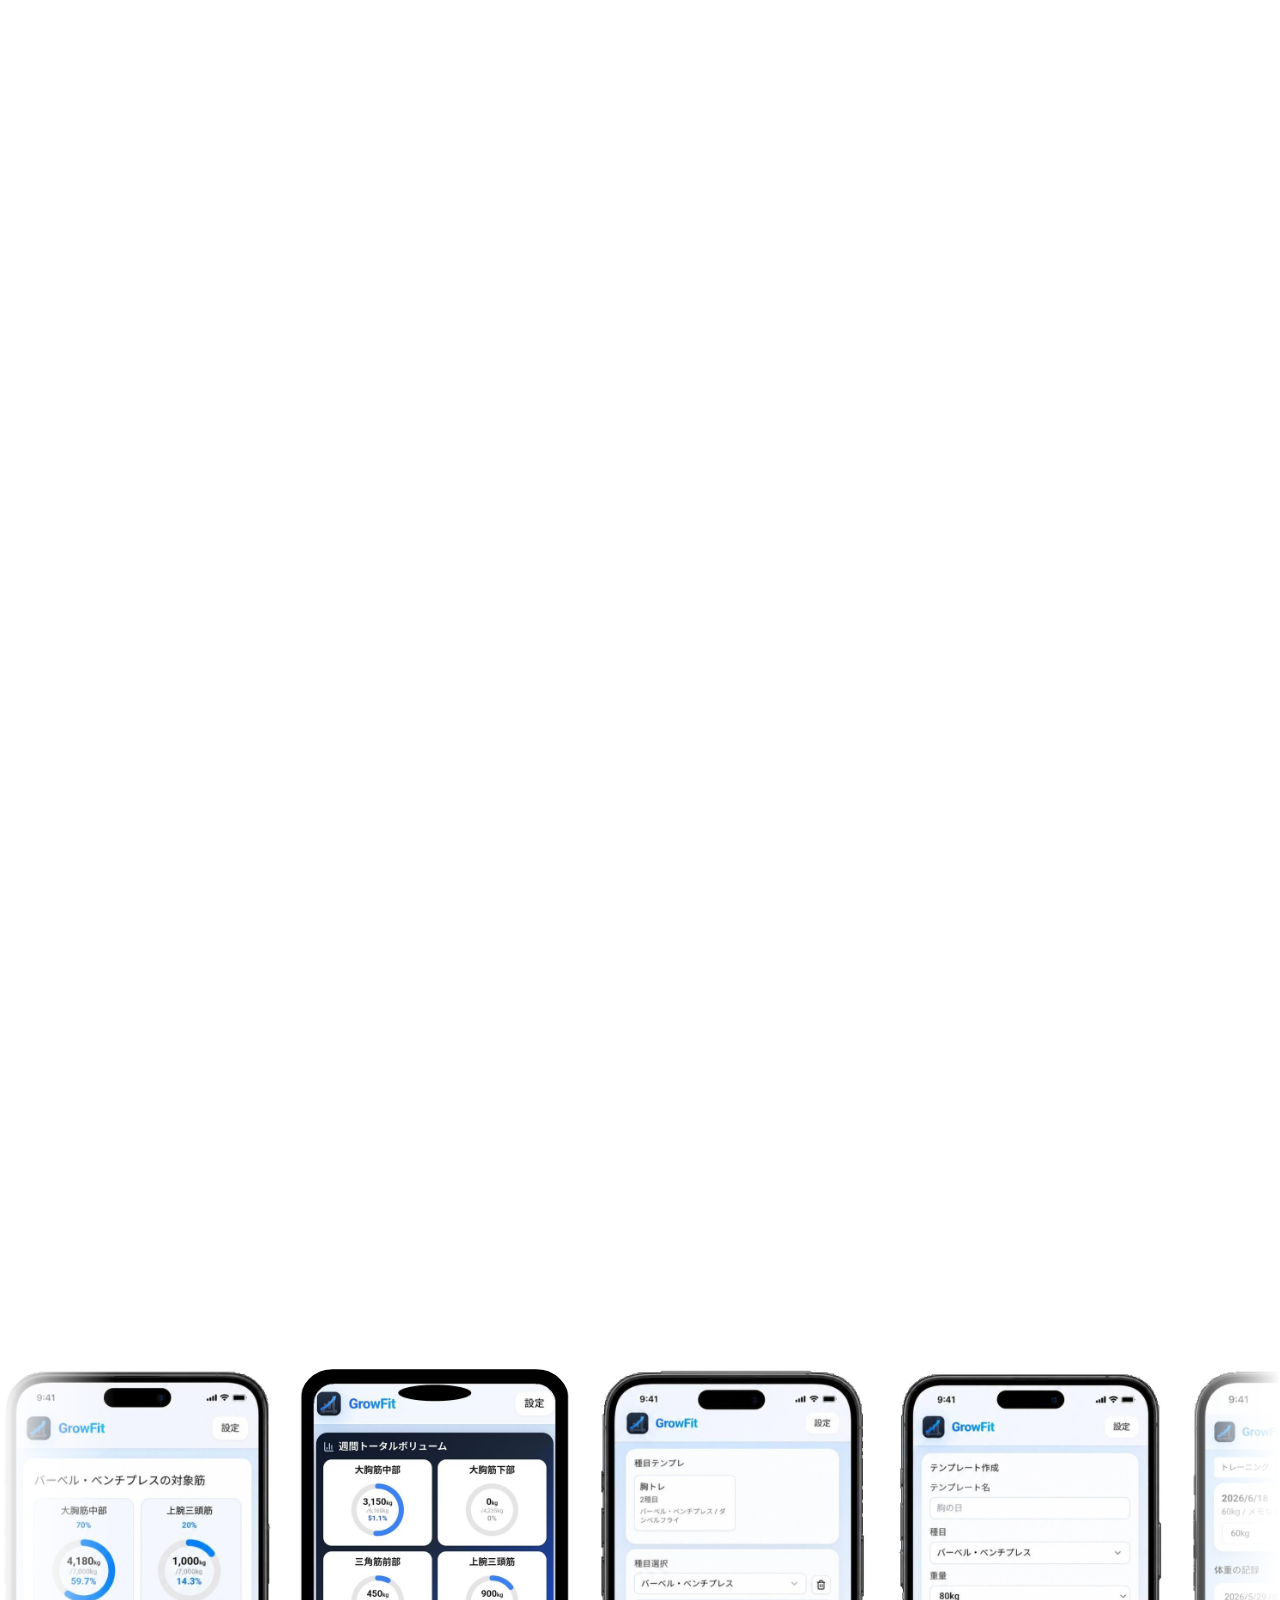
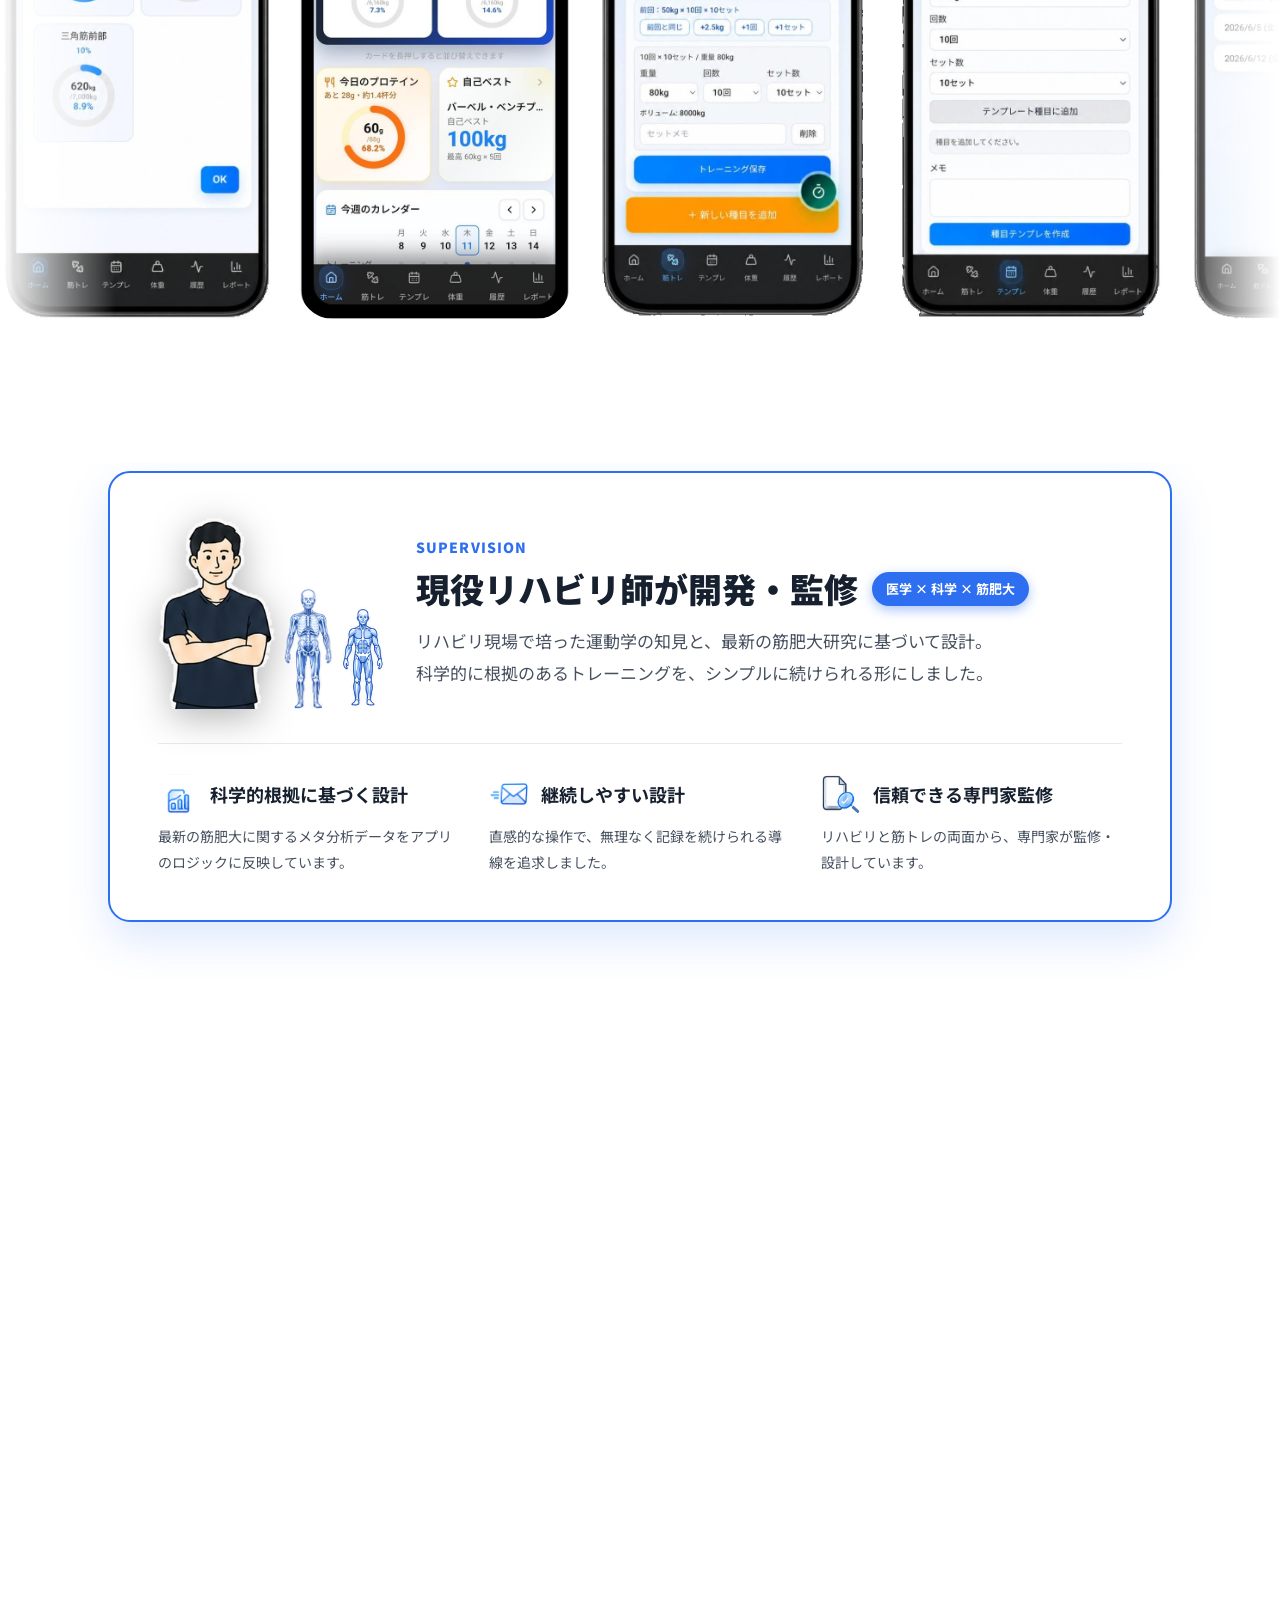
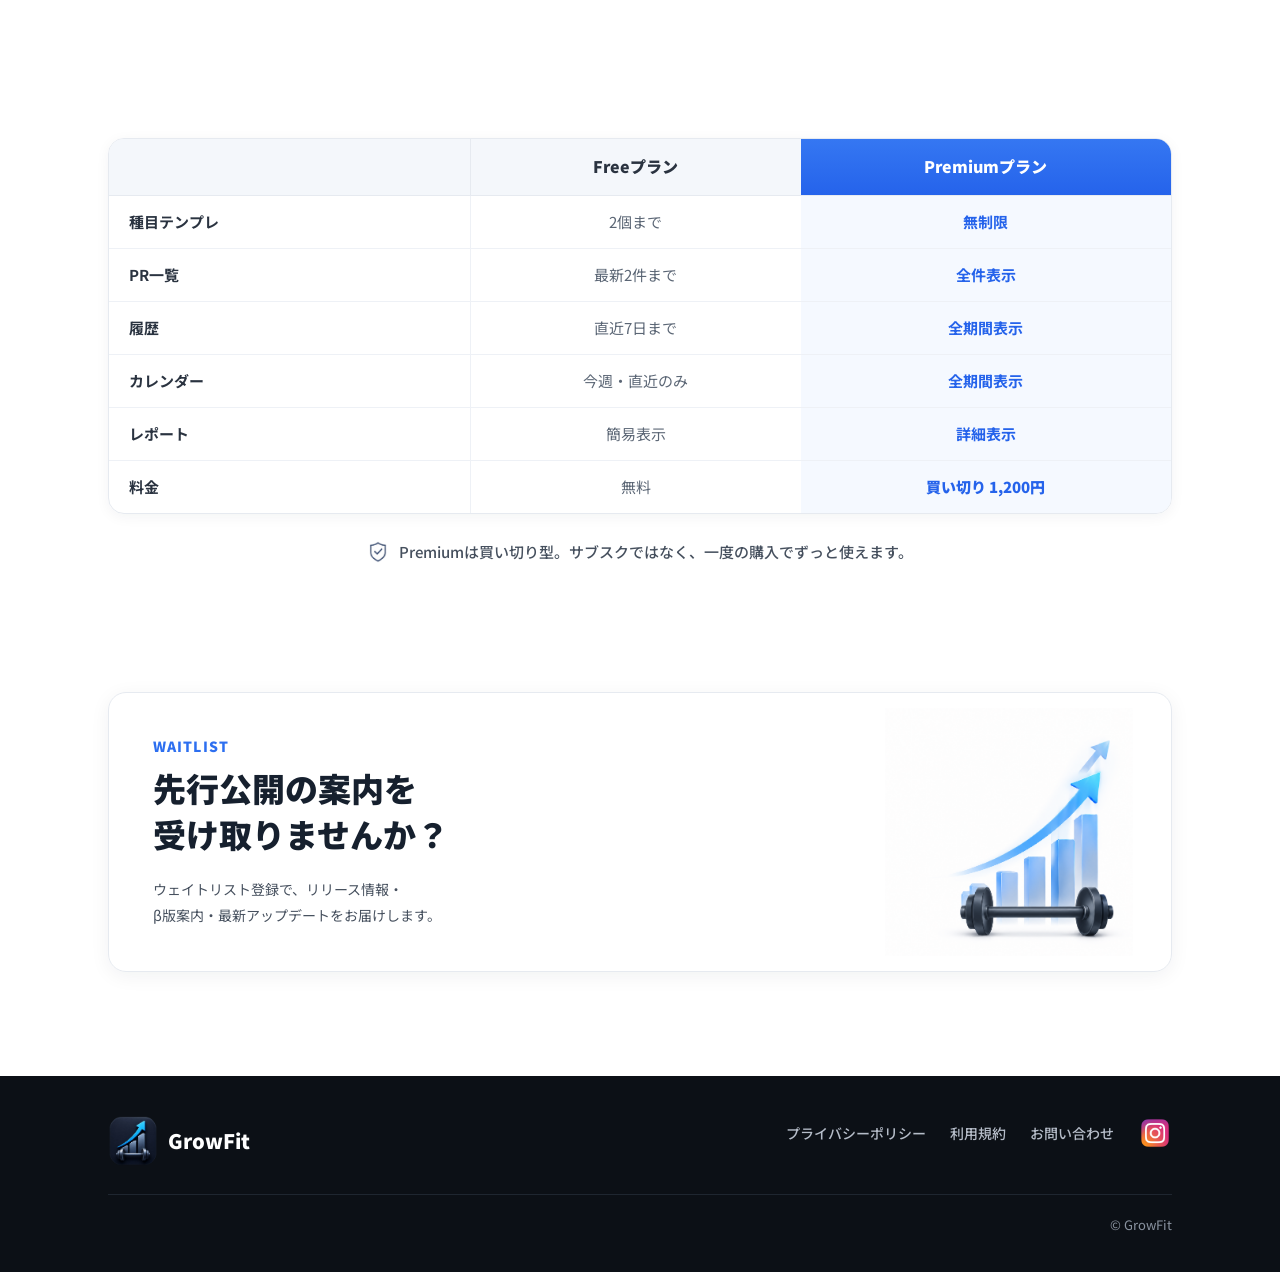
==== commit d480af30: "Add limited premium discount hero offer" ====
--- a/public/index.html
+++ b/public/index.html
@@ -90,7 +90,27 @@
   .hero h1{ font-size:50px; font-weight:900; line-height:1.3; letter-spacing:.5px; margin-bottom:24px; }
   .hero h1 .accent{ color:var(--blue); }
   .hero-lead{ font-size:20px; line-height:2; color:var(--muted); margin-bottom:18px; max-width:430px; }
-  .hero-sub{ font-size:23px; font-weight:700; color:var(--blue); margin-bottom:56px; }
+  .hero-sub{ font-size:23px; font-weight:700; color:var(--blue); margin-bottom:22px; }
+  .hero-offer{
+    max-width:430px; margin-bottom:24px; padding:14px 16px;
+    border:1px solid #BFD4FB; border-radius:12px; background:#F5F9FF;
+    display:grid; grid-template-columns:1fr auto; gap:12px; align-items:center;
+    box-shadow:0 4px 14px rgba(37,99,235,.09);
+  }
+  .hero-offer-label{
+    display:inline-flex; width:max-content; margin-bottom:6px; padding:4px 9px;
+    border-radius:999px; background:#EAF2FF; color:var(--blue);
+    font-size:12px; line-height:1; font-weight:900; letter-spacing:.04em;
+  }
+  .hero-offer-title{ font-size:17px; line-height:1.45; font-weight:900; color:var(--ink); }
+  .hero-offer-price{ text-align:right; white-space:nowrap; }
+  .hero-offer-price .before{
+    display:block; color:#7B8491; font-size:12px; font-weight:700; text-decoration:line-through;
+  }
+  .hero-offer-price .after{ display:block; color:var(--blue); font-size:26px; line-height:1.1; font-weight:900; }
+  .hero-offer-note{
+    grid-column:1 / -1; color:var(--muted); font-size:13px; line-height:1.55; margin-top:-2px;
+  }
   .cta-btn{
     display:flex; align-items:center; justify-content:center;
     width:100%; max-width:430px;
@@ -503,7 +523,11 @@
     .sp-hide{ display:none; }   /* スマホでは非表示（句点など） */
     .hero h1{ font-size:37px; line-height:1.55; }
     .hero-lead{ font-size:16px; line-height:1.9; max-width:none; }
-    .hero-sub{ font-size:20px; margin-bottom:32px; }
+    .hero-sub{ font-size:20px; margin-bottom:18px; }
+    .hero-offer{ grid-template-columns:1fr; gap:8px; text-align:left; margin-left:auto; margin-right:auto; margin-bottom:22px; }
+    .hero-offer-price{ text-align:left; display:flex; align-items:flex-end; gap:10px; }
+    .hero-offer-price .before{ margin-bottom:2px; }
+    .hero-offer-price .after{ font-size:28px; }
     .cta-btn{ font-size:17px; padding:16px 28px; }
     .cta-note{ max-width:430px; }
     .mini-trio{ gap:10px; max-width:none; }
@@ -649,7 +673,18 @@
           GrowFitは、各筋肉ごとのトータルボリュームをホーム画面から一覧で可視化。さらに、初期設定で入力した体重や各種目の1RMをもとに、筋肥大に関する文献の科学的なメタ分析を参考に、筋肥大に効果的な目標トータルボリュームを自動で算出・表示します。
         </p>
         <p class="hero-sub reveal" style="transition-delay:.55s">感覚ではなく、科学とデータで<br class="br-sp">筋肥大を管理。</p>
-        <div id="hero-waitlist" class="hero-cta reveal" style="transition-delay:.8s">
+        <div class="hero-offer reveal" style="transition-delay:.7s" aria-label="先着30名限定のPremium割引特典">
+          <div>
+            <span class="hero-offer-label">先着30名様限定</span>
+            <p class="hero-offer-title">プレミアムプランをリリース記念で50%OFF</p>
+          </div>
+          <div class="hero-offer-price">
+            <span class="before">通常 1,200円</span>
+            <span class="after">600円</span>
+          </div>
+          <p class="hero-offer-note">ウェイトリスト登録者へ、リリース時に先着特典の案内をお送りします。</p>
+        </div>
+        <div id="hero-waitlist" class="hero-cta reveal" style="transition-delay:.9s">
           <div class="hero-widget">
             <form class="launchlist-form hero-waitlist-form" action="https://getlaunchlist.com/s/7LCTuu" method="POST">
               <input id="hero-waitlist-email" name="email" type="email" placeholder="Enter your email" aria-label="Email" required>
@@ -660,19 +695,19 @@
         </div>
 
         <div class="mini-trio">
-          <div class="mini-card reveal" style="transition-delay:1.05s">
+          <div class="mini-card reveal" style="transition-delay:1.1s">
             <div class="mini-icon">
               <svg width="20" height="20" viewBox="0 0 24 24" fill="none" stroke="#2D6FF0" stroke-width="2.2" stroke-linecap="round" stroke-linejoin="round"><line x1="6" y1="20" x2="6" y2="13"></line><line x1="12" y1="20" x2="12" y2="8"></line><line x1="18" y1="20" x2="18" y2="4"></line></svg>
             </div>
             <p>部位別<br>総ボリューム<br>可視化</p>
           </div>
-          <div class="mini-card reveal" style="transition-delay:1.2s">
+          <div class="mini-card reveal" style="transition-delay:1.25s">
             <div class="mini-icon">
               <svg width="20" height="20" viewBox="0 0 24 24" fill="none" stroke="#2D6FF0" stroke-width="2.2" stroke-linecap="round" stroke-linejoin="round"><path d="M9 3h6"></path><path d="M10 3v6.5L5 18a2 2 0 0 0 1.8 3h10.4A2 2 0 0 0 19 18l-5-8.5V3"></path><line x1="8" y1="14" x2="16" y2="14"></line></svg>
             </div>
             <p>科学的に<br>目標ボリューム算出</p>
           </div>
-          <div class="mini-card reveal" style="transition-delay:1.35s">
+          <div class="mini-card reveal" style="transition-delay:1.4s">
             <div class="mini-icon">
               <svg width="20" height="20" viewBox="0 0 24 24" fill="#2D6FF0" stroke="#2D6FF0" stroke-width="1.5" stroke-linejoin="round"><polygon points="13 2 4 14 11 14 10 22 20 9 13 9 13 2"></polygon></svg>
             </div>
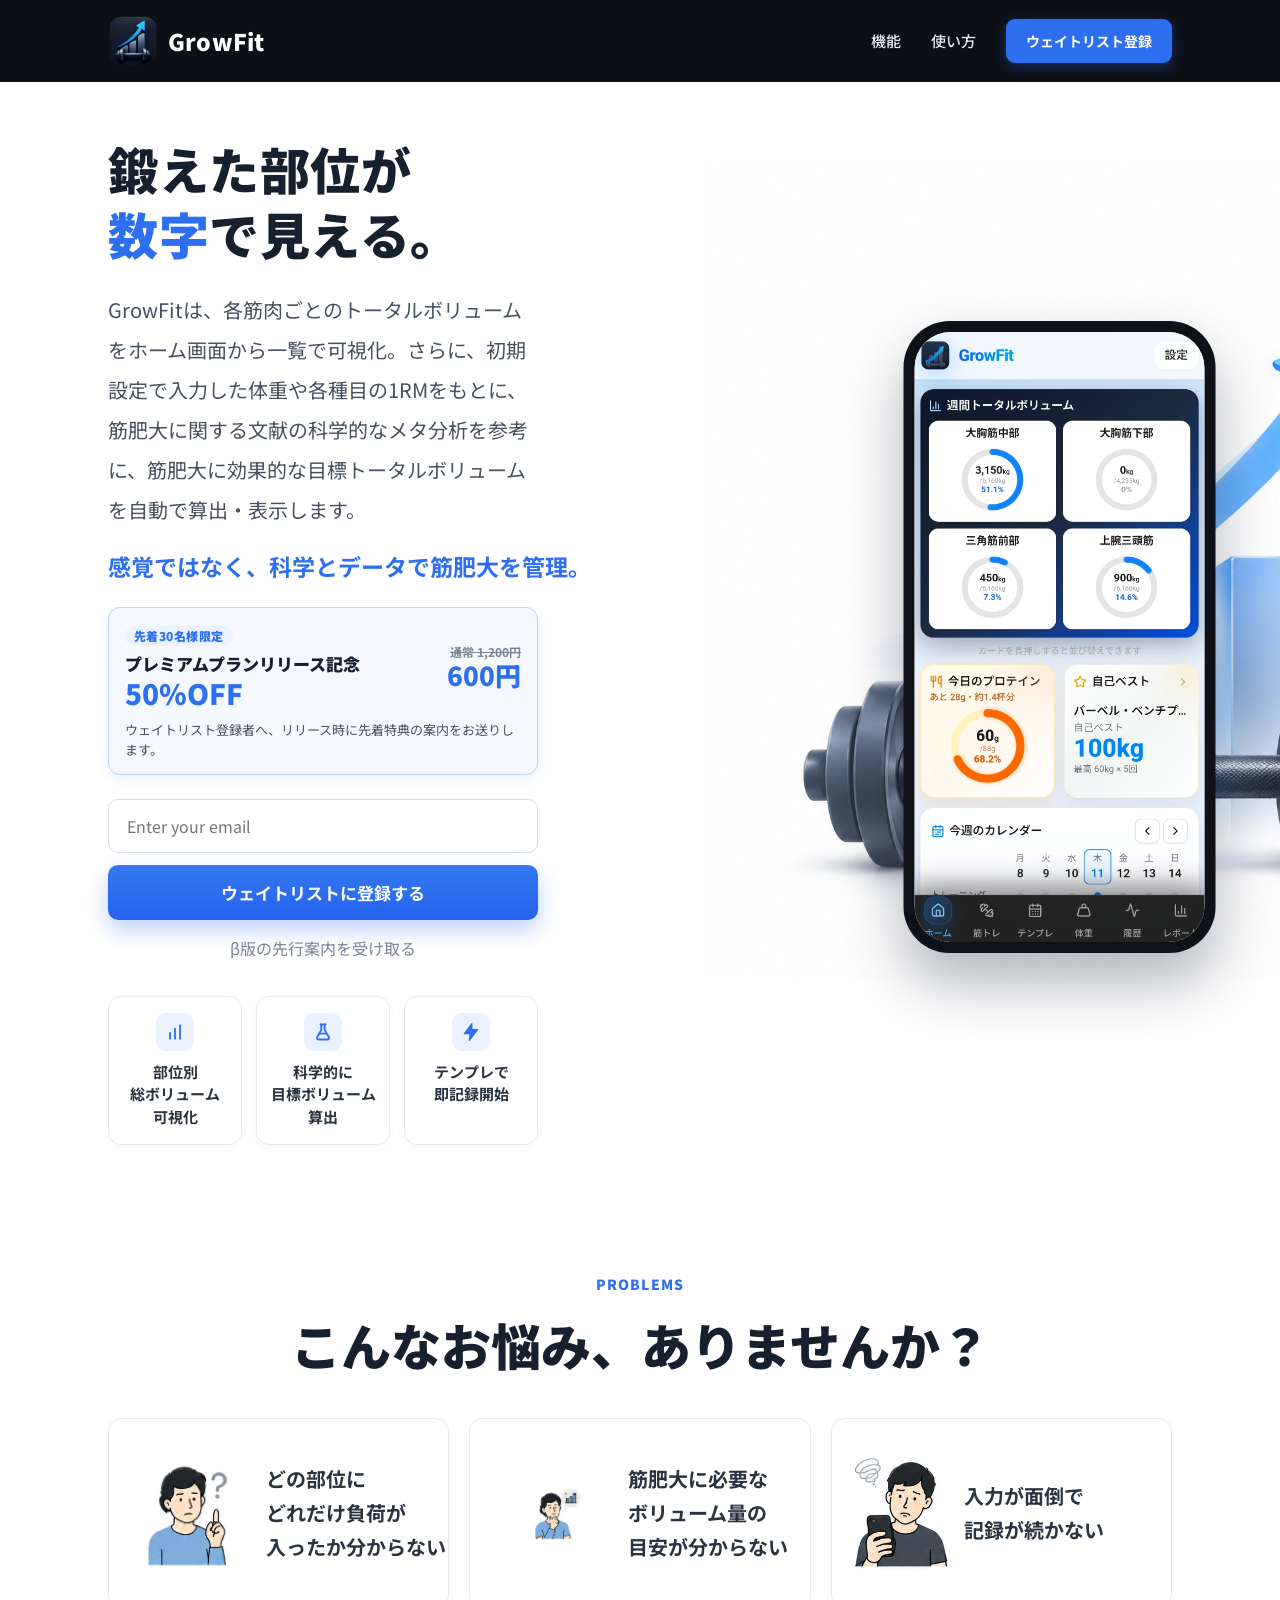
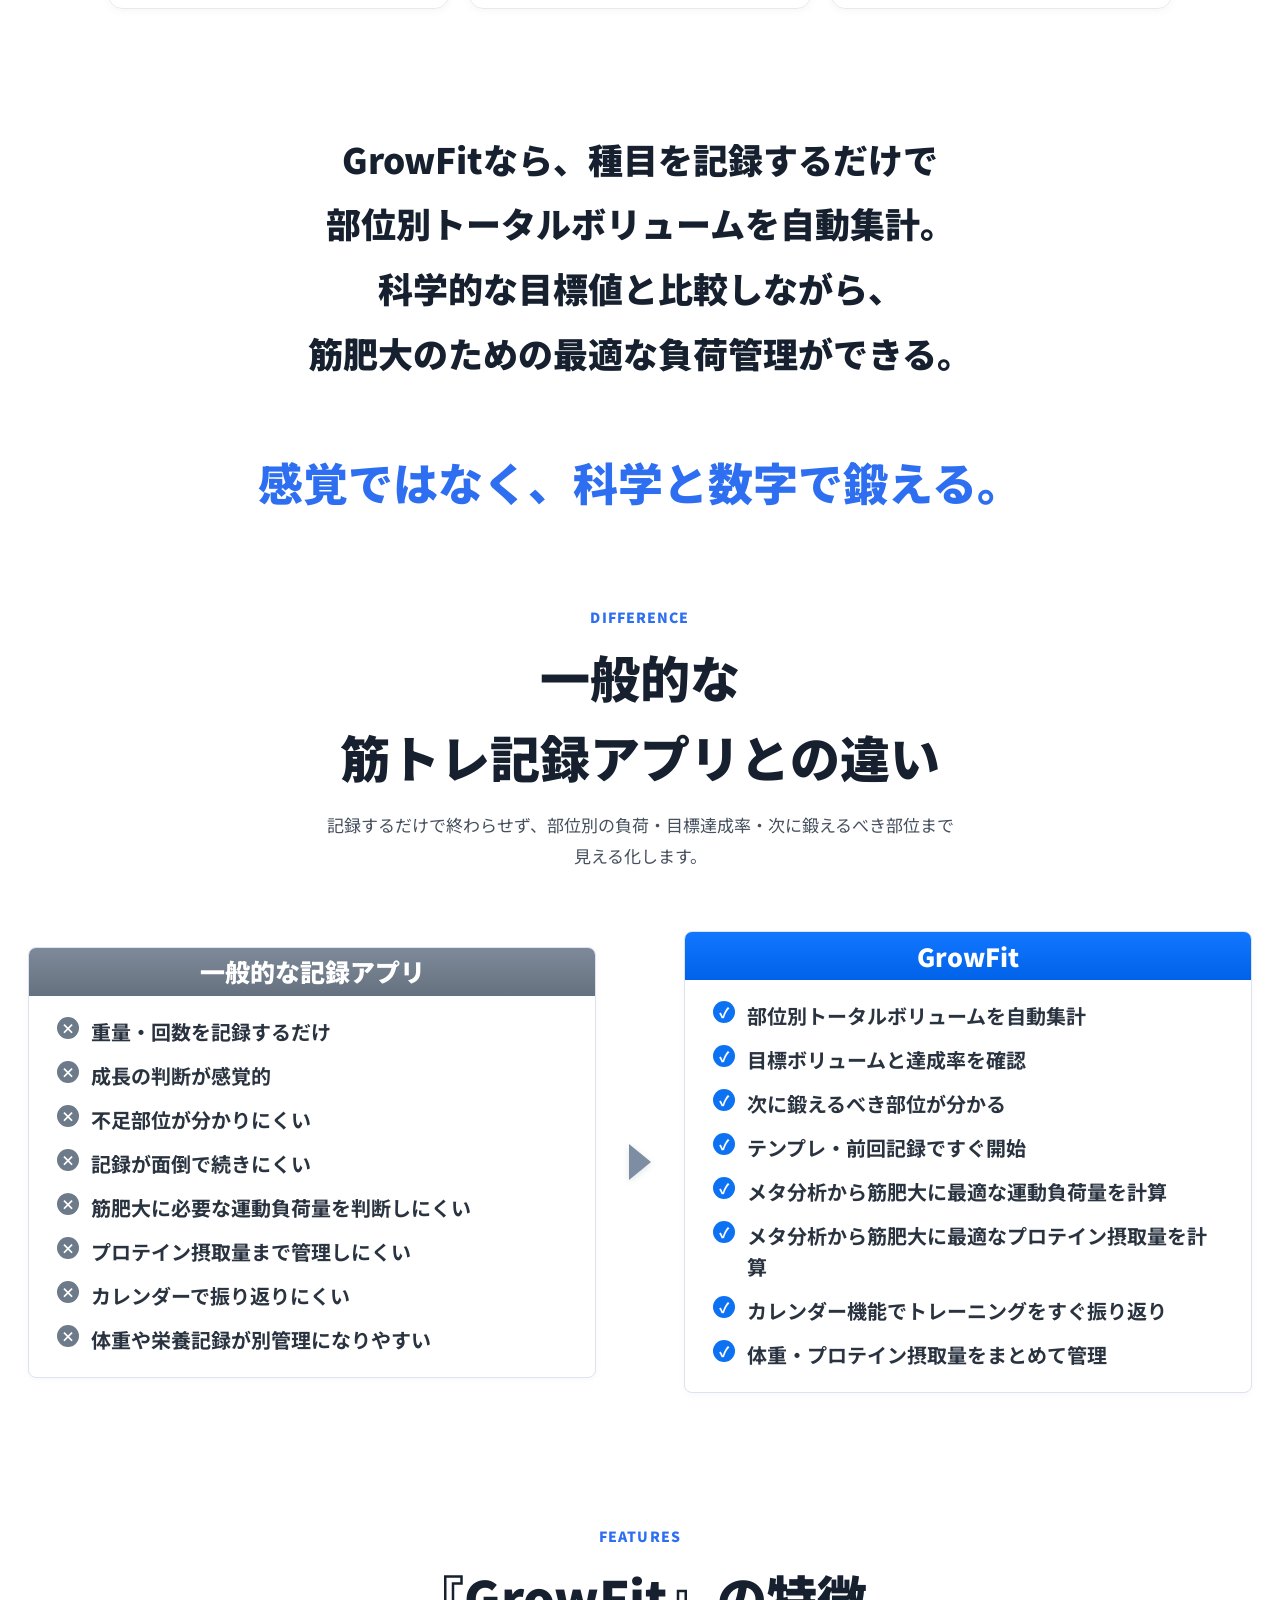
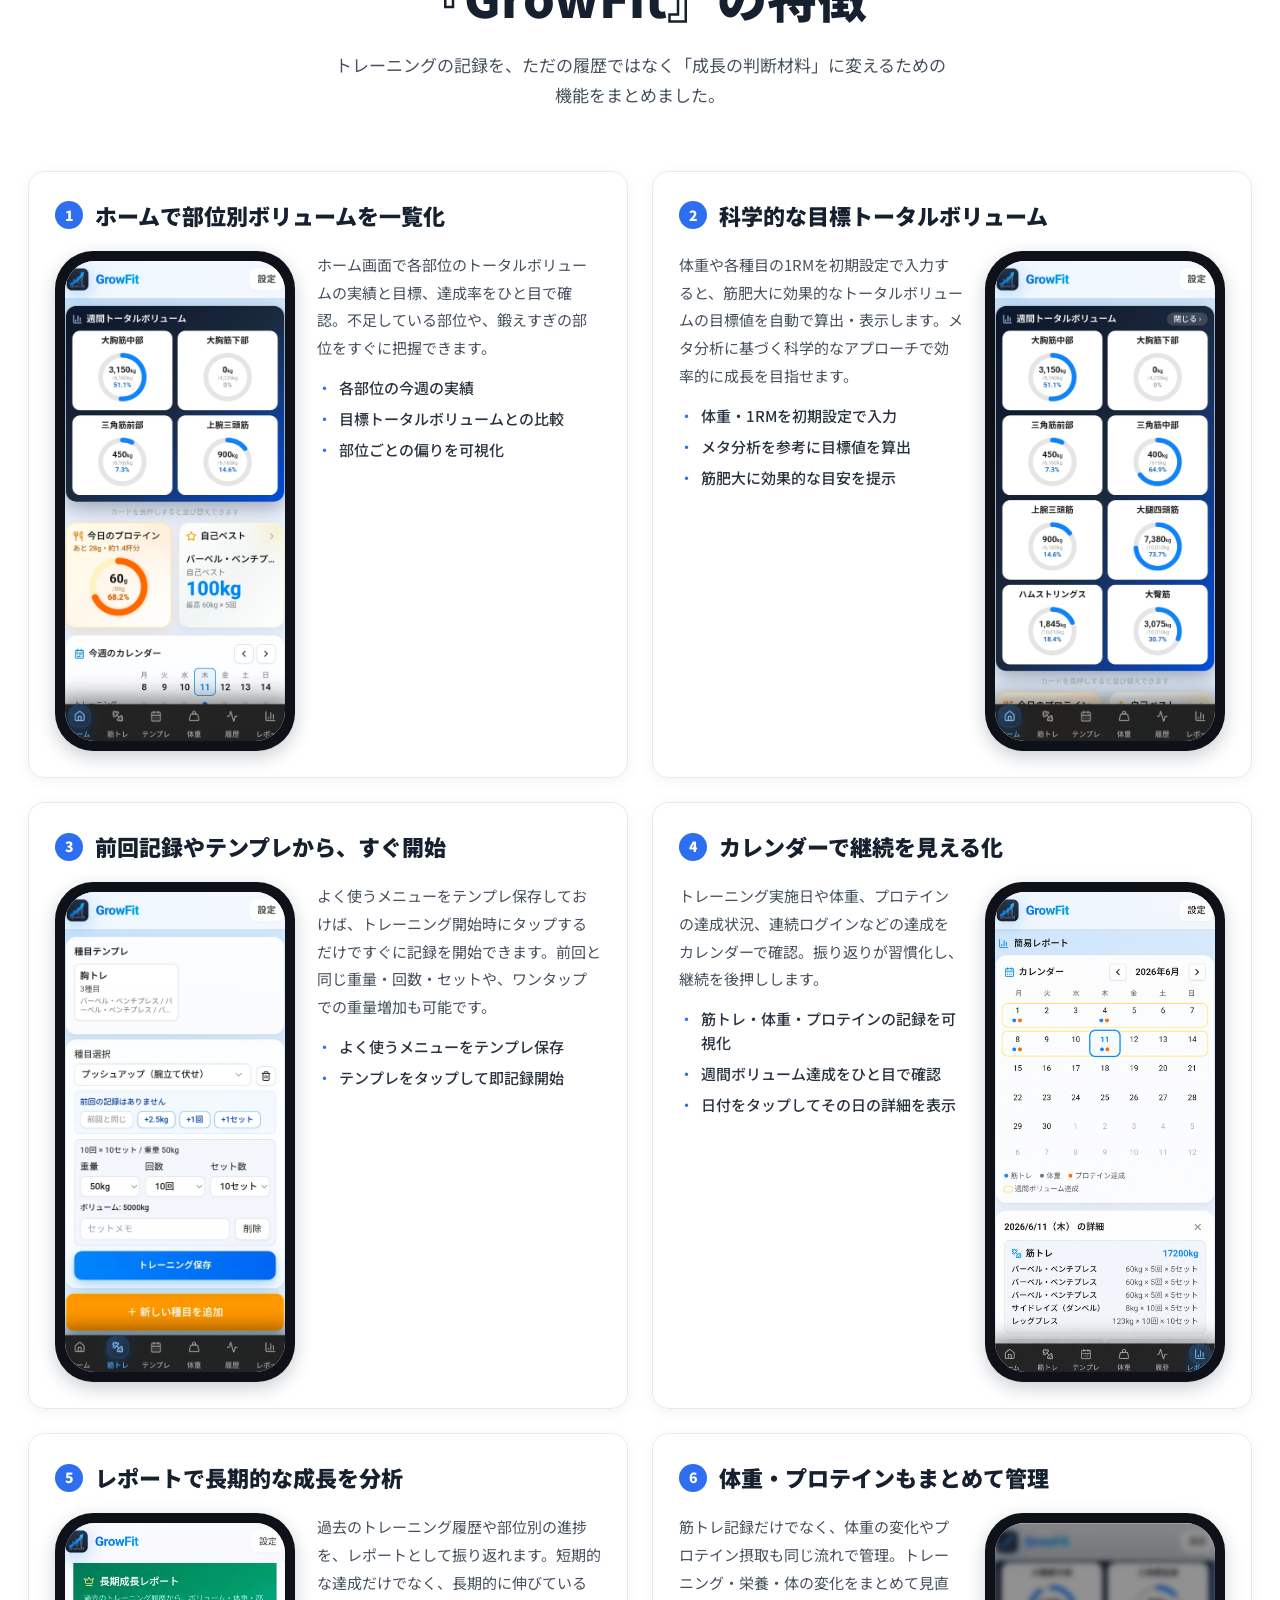
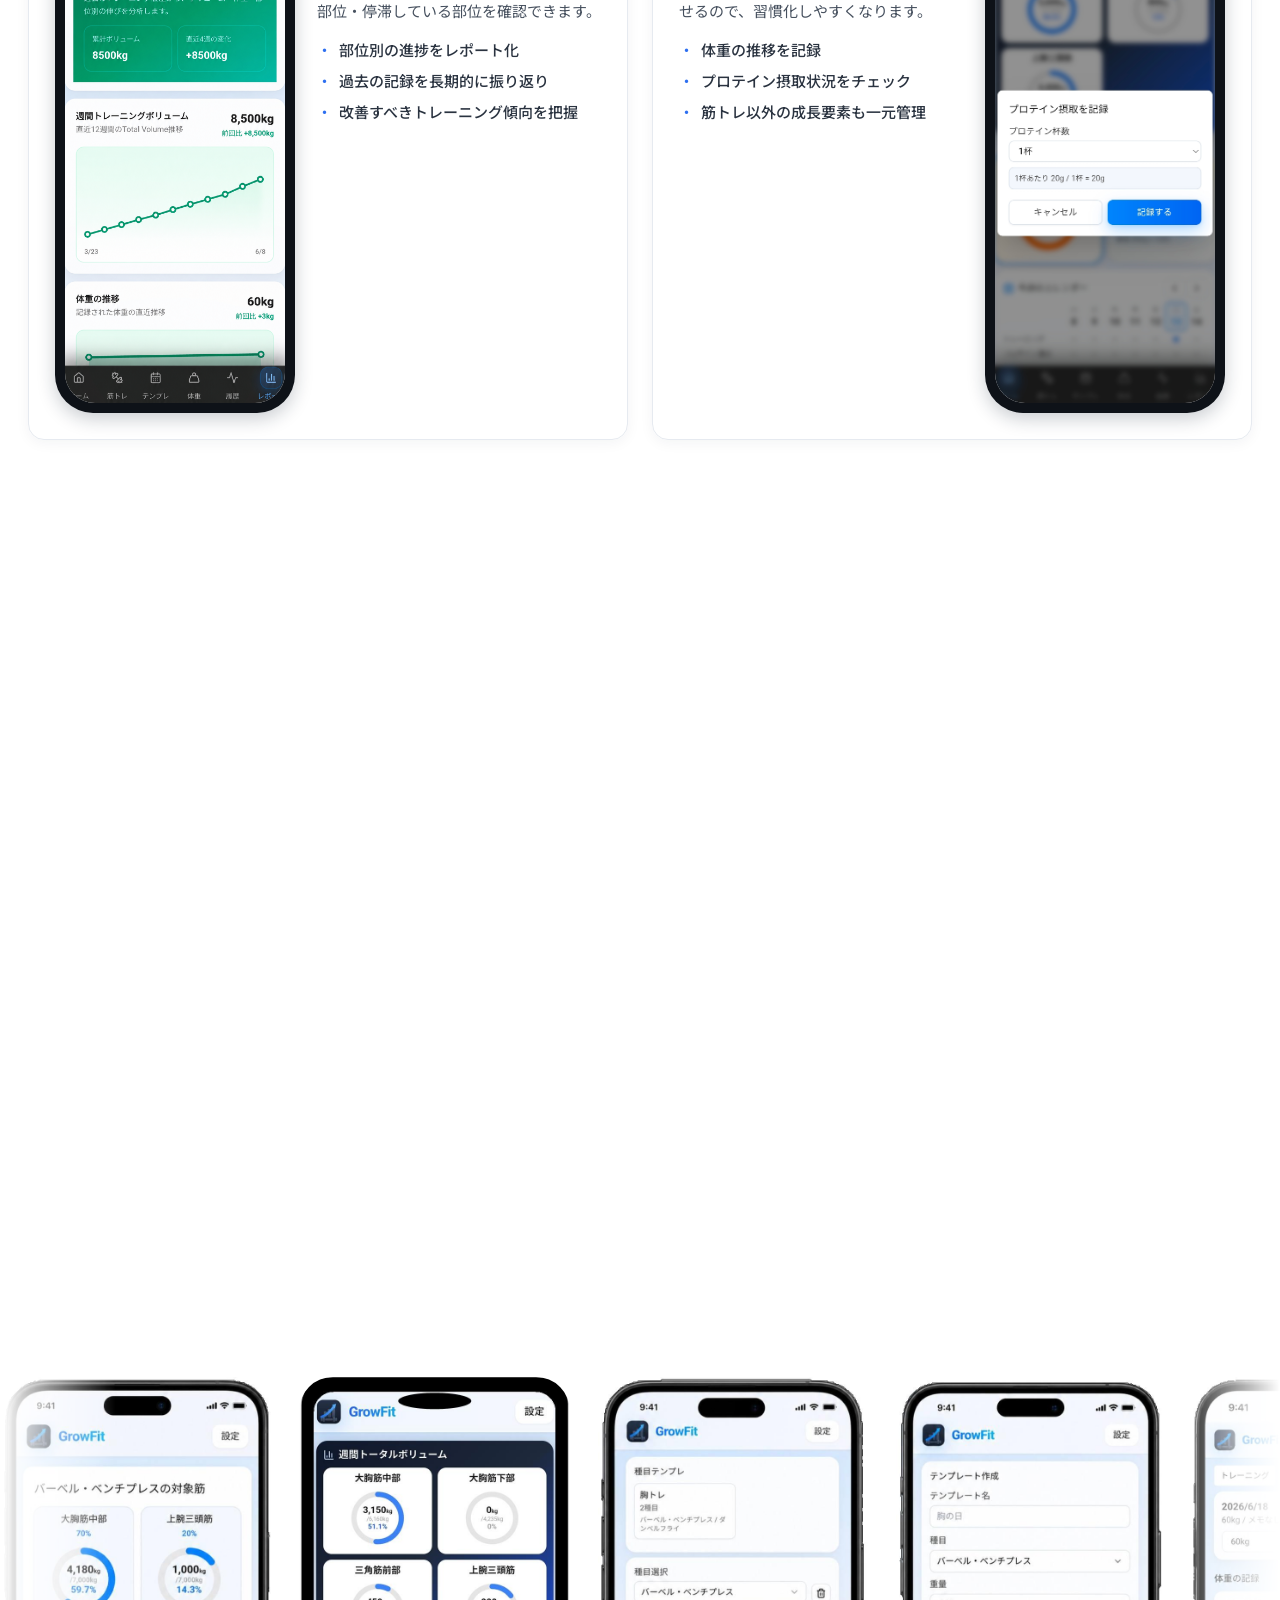
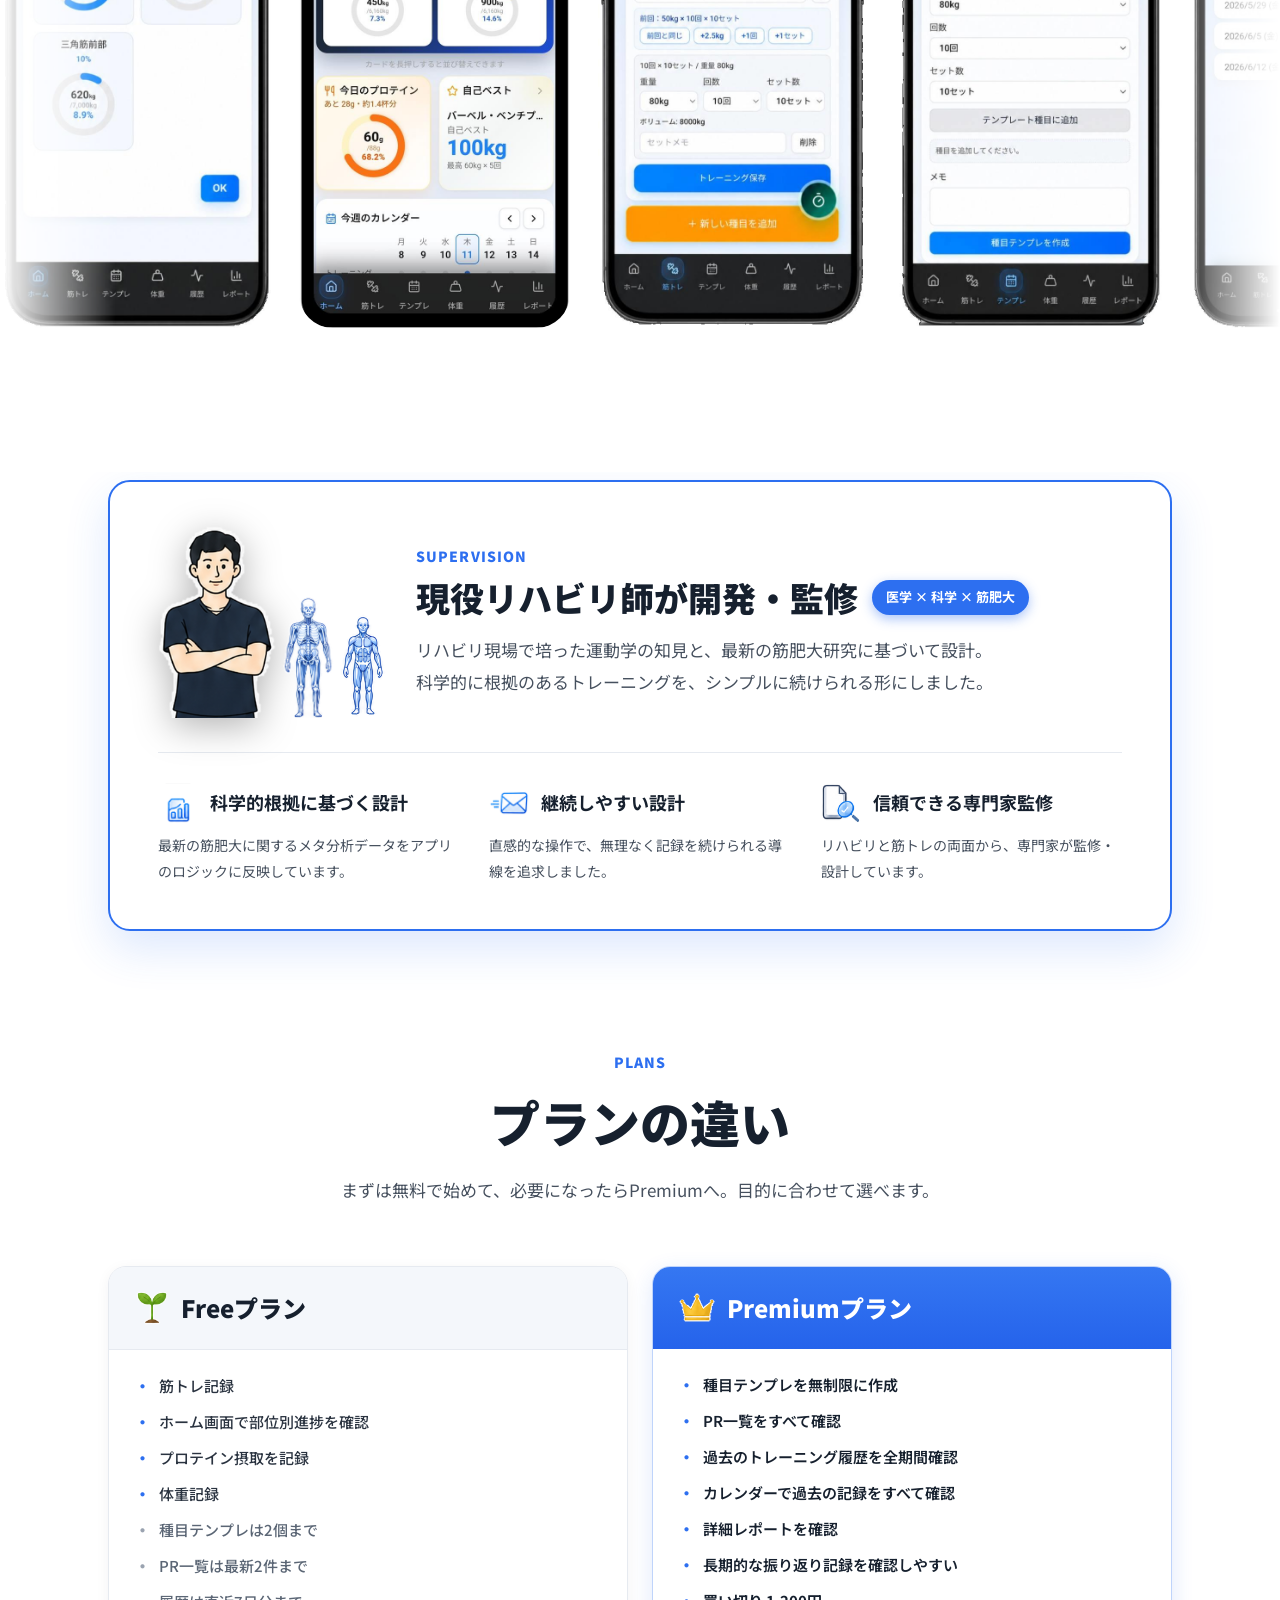
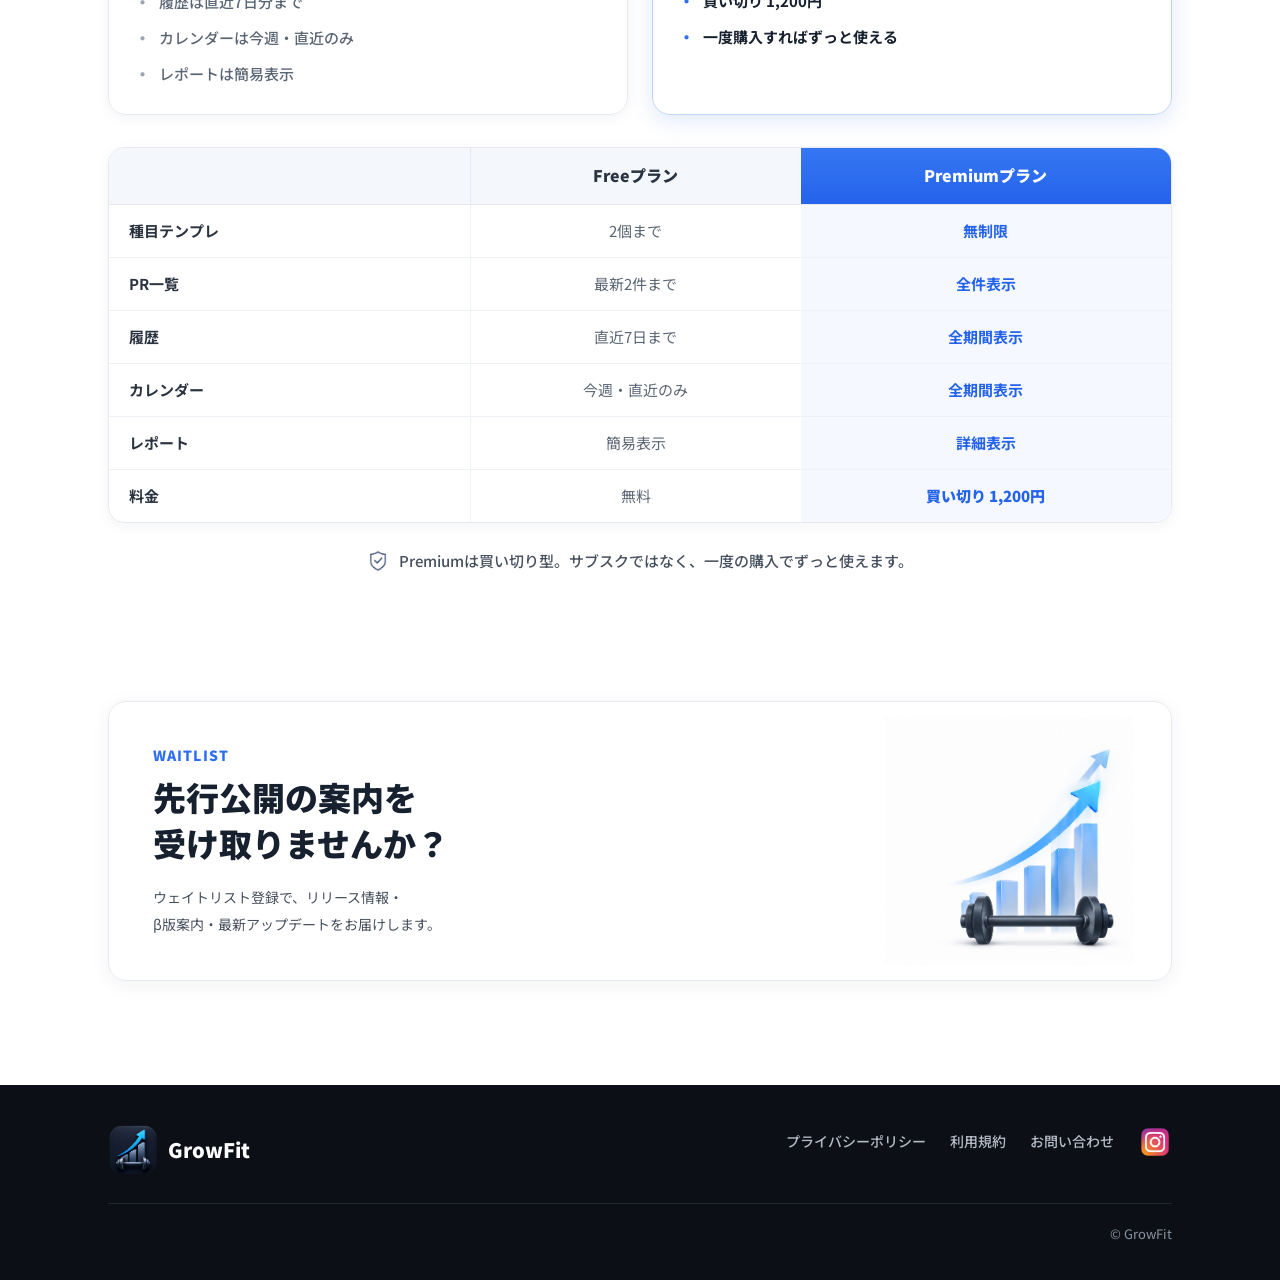
==== commit 7dd49ce9: "Refine hero discount offer copy" ====
--- a/public/index.html
+++ b/public/index.html
@@ -103,6 +103,9 @@
     font-size:12px; line-height:1; font-weight:900; letter-spacing:.04em;
   }
   .hero-offer-title{ font-size:17px; line-height:1.45; font-weight:900; color:var(--ink); }
+  .hero-offer-title .discount{
+    display:block; color:var(--blue); font-size:28px; line-height:1.12; margin-top:2px;
+  }
   .hero-offer-price{ text-align:right; white-space:nowrap; }
   .hero-offer-price .before{
     display:block; color:#7B8491; font-size:12px; font-weight:700; text-decoration:line-through;
@@ -528,6 +531,7 @@
     .hero-offer-price{ text-align:left; display:flex; align-items:flex-end; gap:10px; }
     .hero-offer-price .before{ margin-bottom:2px; }
     .hero-offer-price .after{ font-size:28px; }
+    .hero-offer-title .discount{ font-size:30px; }
     .cta-btn{ font-size:17px; padding:16px 28px; }
     .cta-note{ max-width:430px; }
     .mini-trio{ gap:10px; max-width:none; }
@@ -676,7 +680,7 @@
         <div class="hero-offer reveal" style="transition-delay:.7s" aria-label="先着30名限定のPremium割引特典">
           <div>
             <span class="hero-offer-label">先着30名様限定</span>
-            <p class="hero-offer-title">プレミアムプランをリリース記念で50%OFF</p>
+            <p class="hero-offer-title">プレミアムプランリリース記念<span class="discount">50%OFF</span></p>
           </div>
           <div class="hero-offer-price">
             <span class="before">通常 1,200円</span>
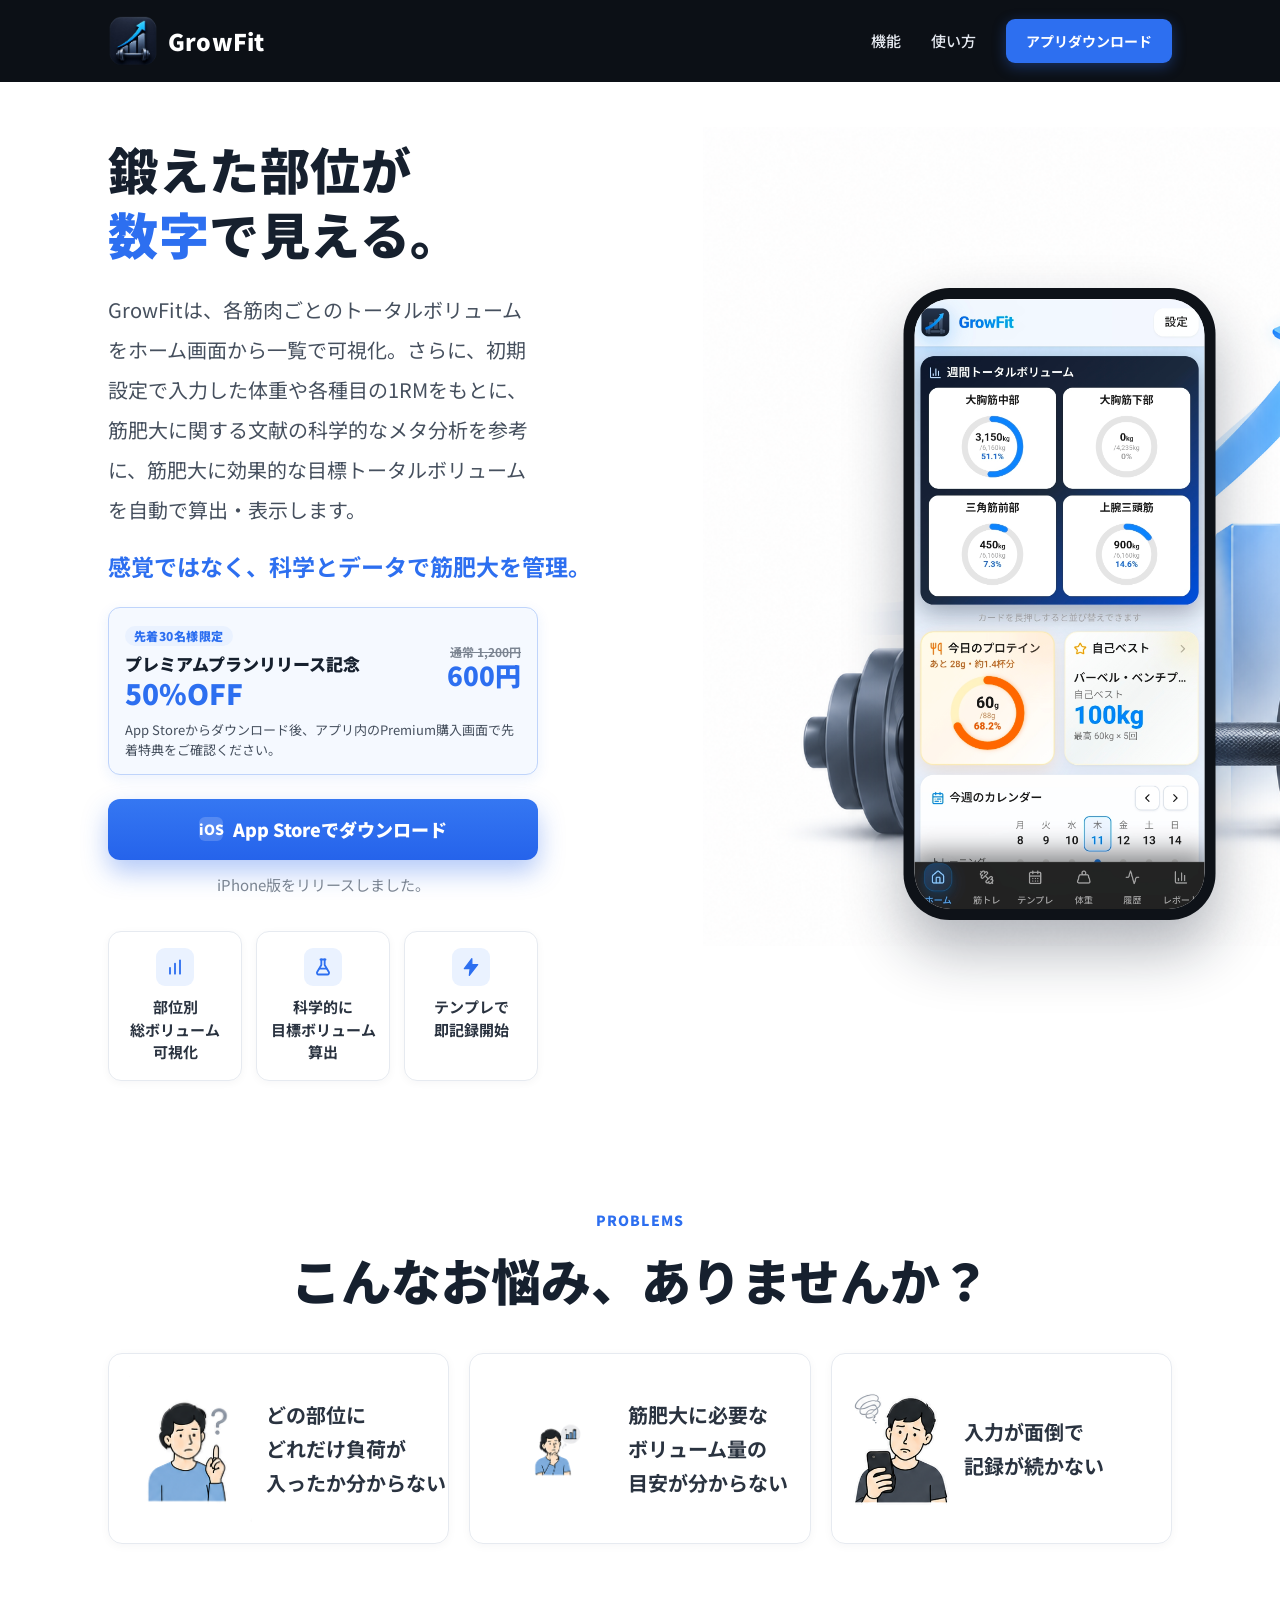
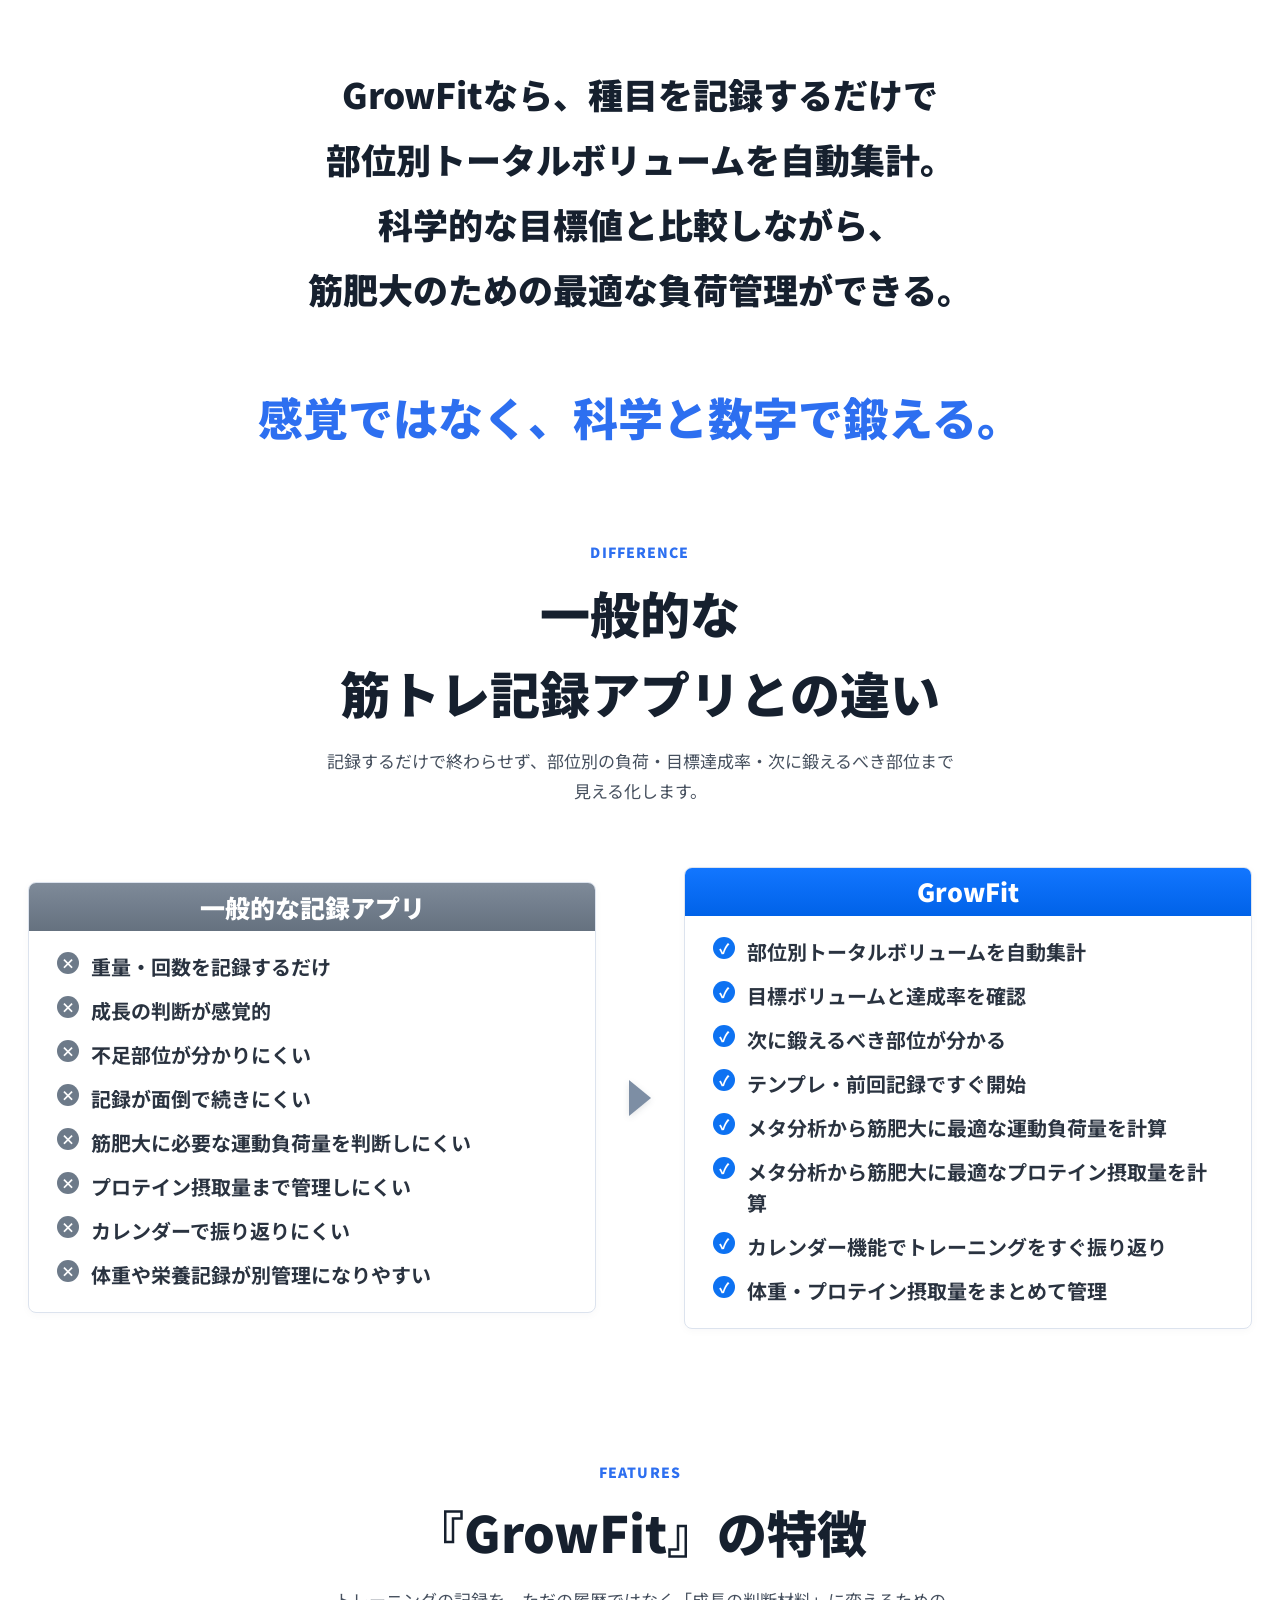
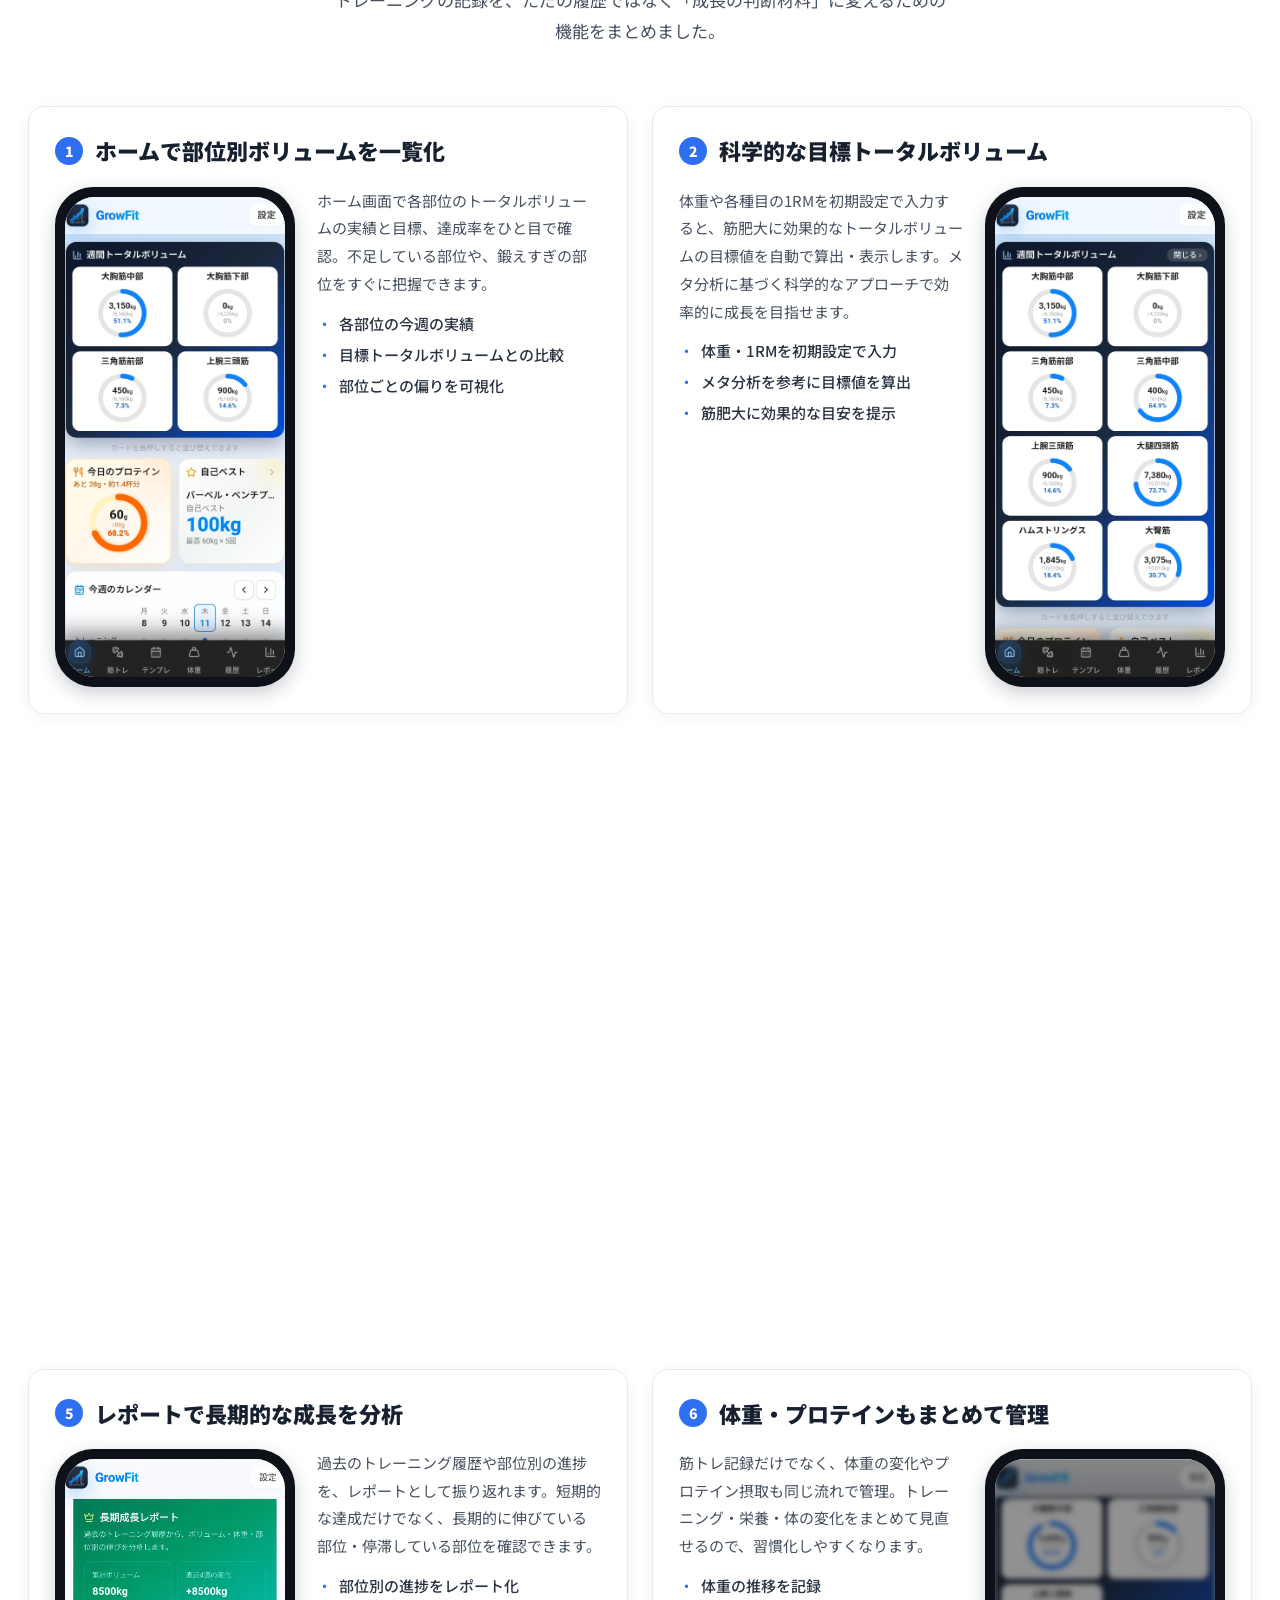
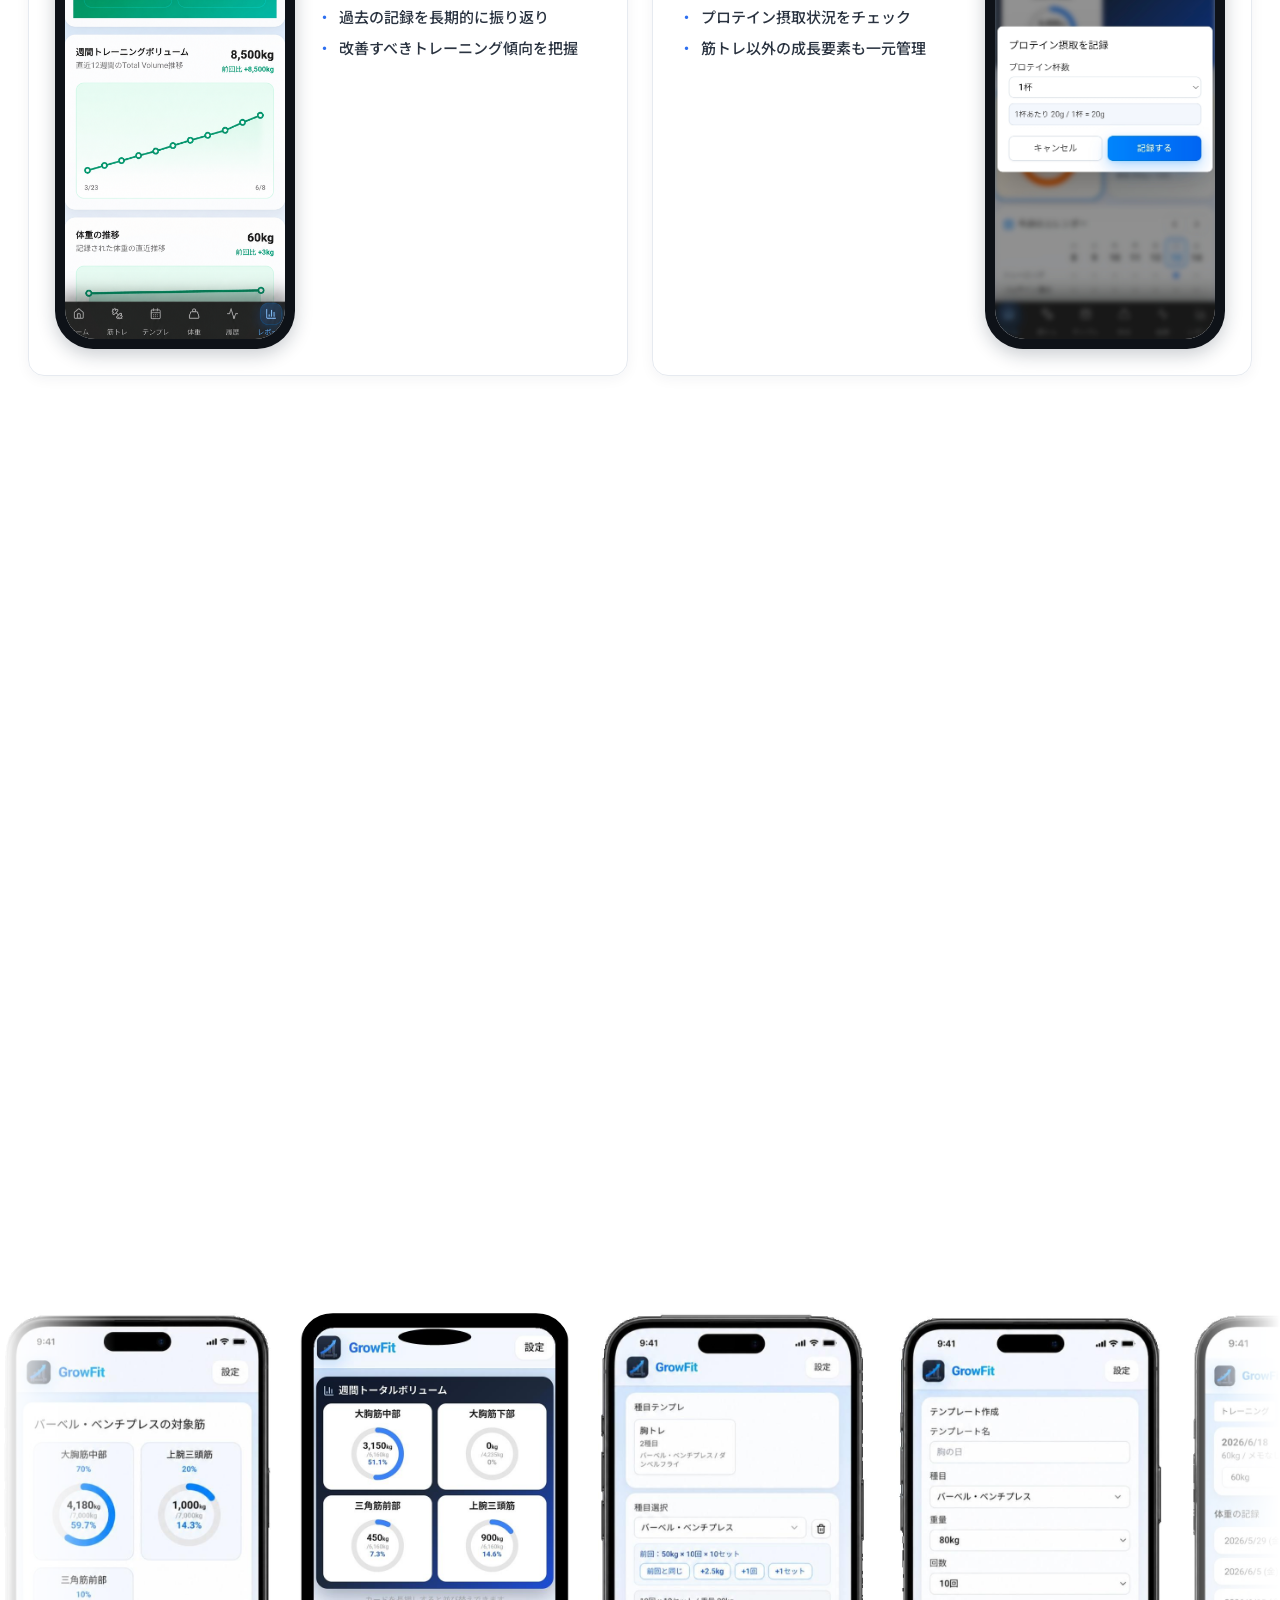
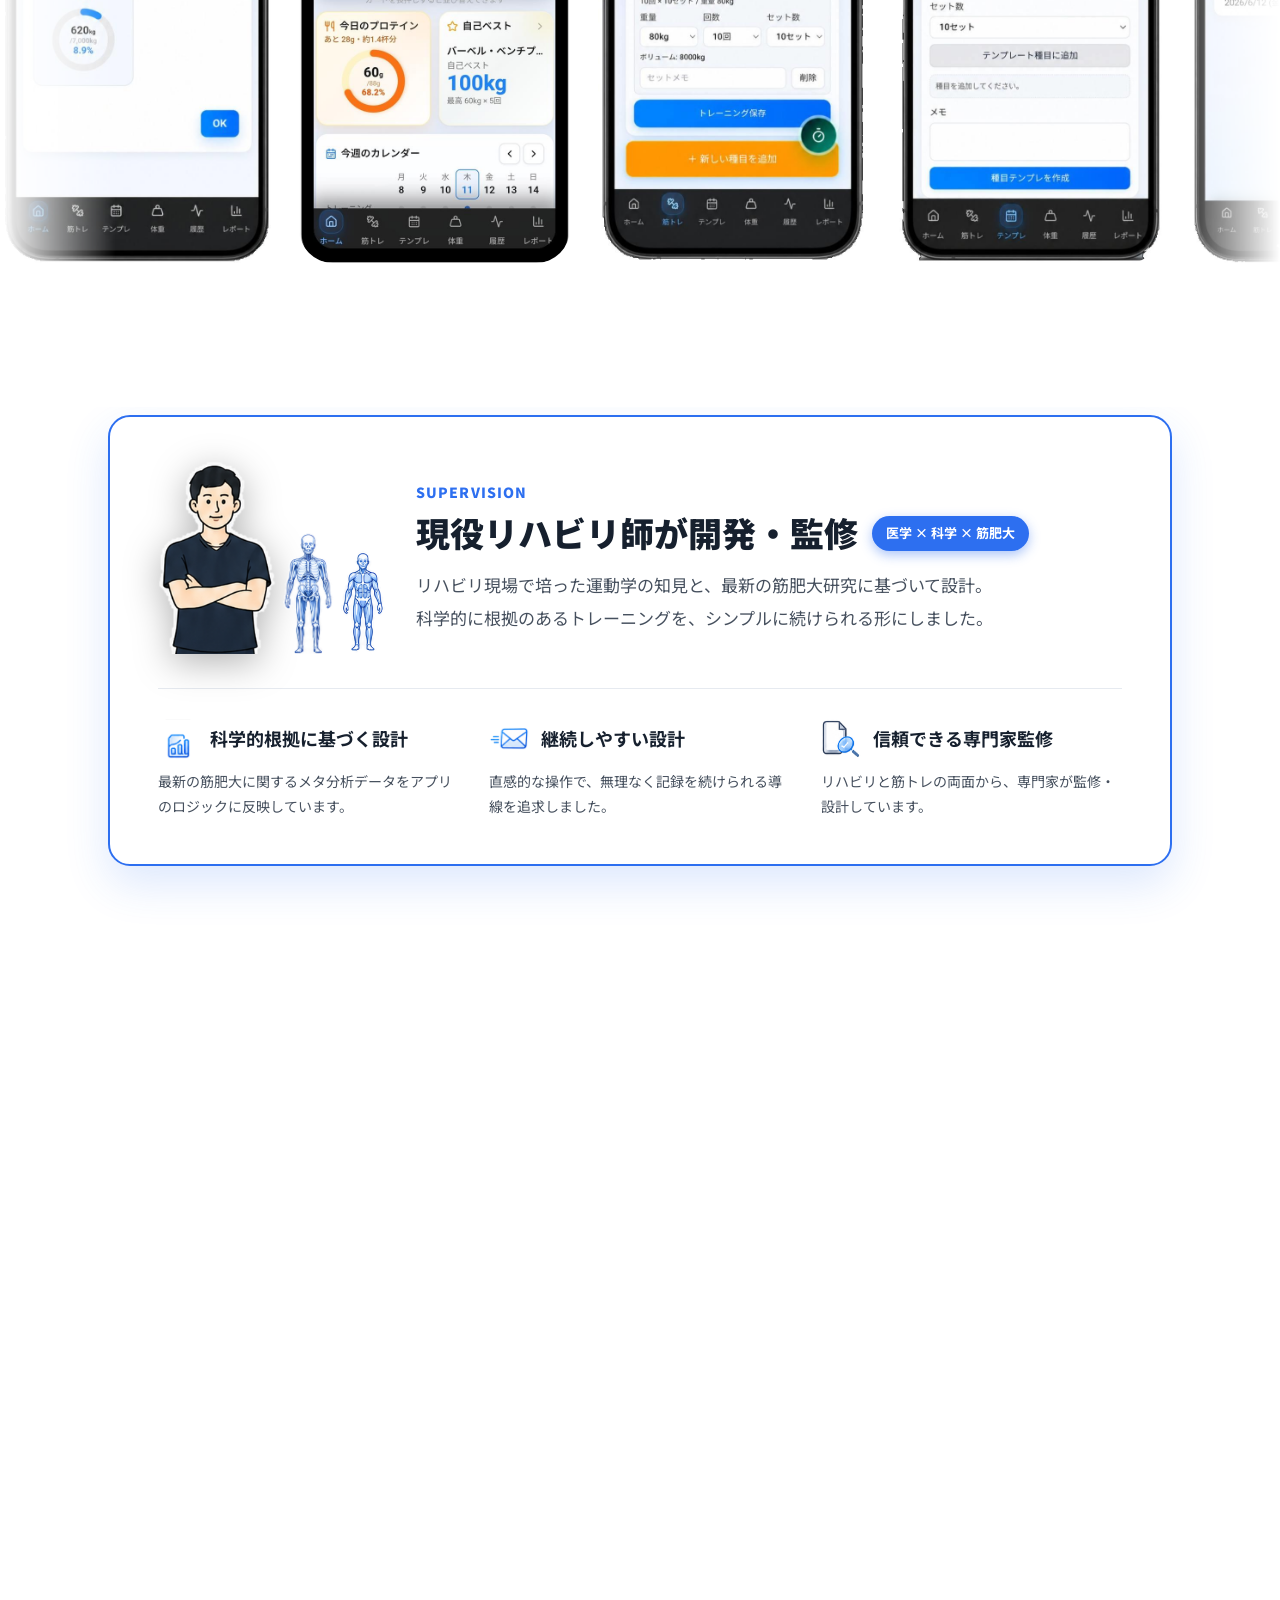
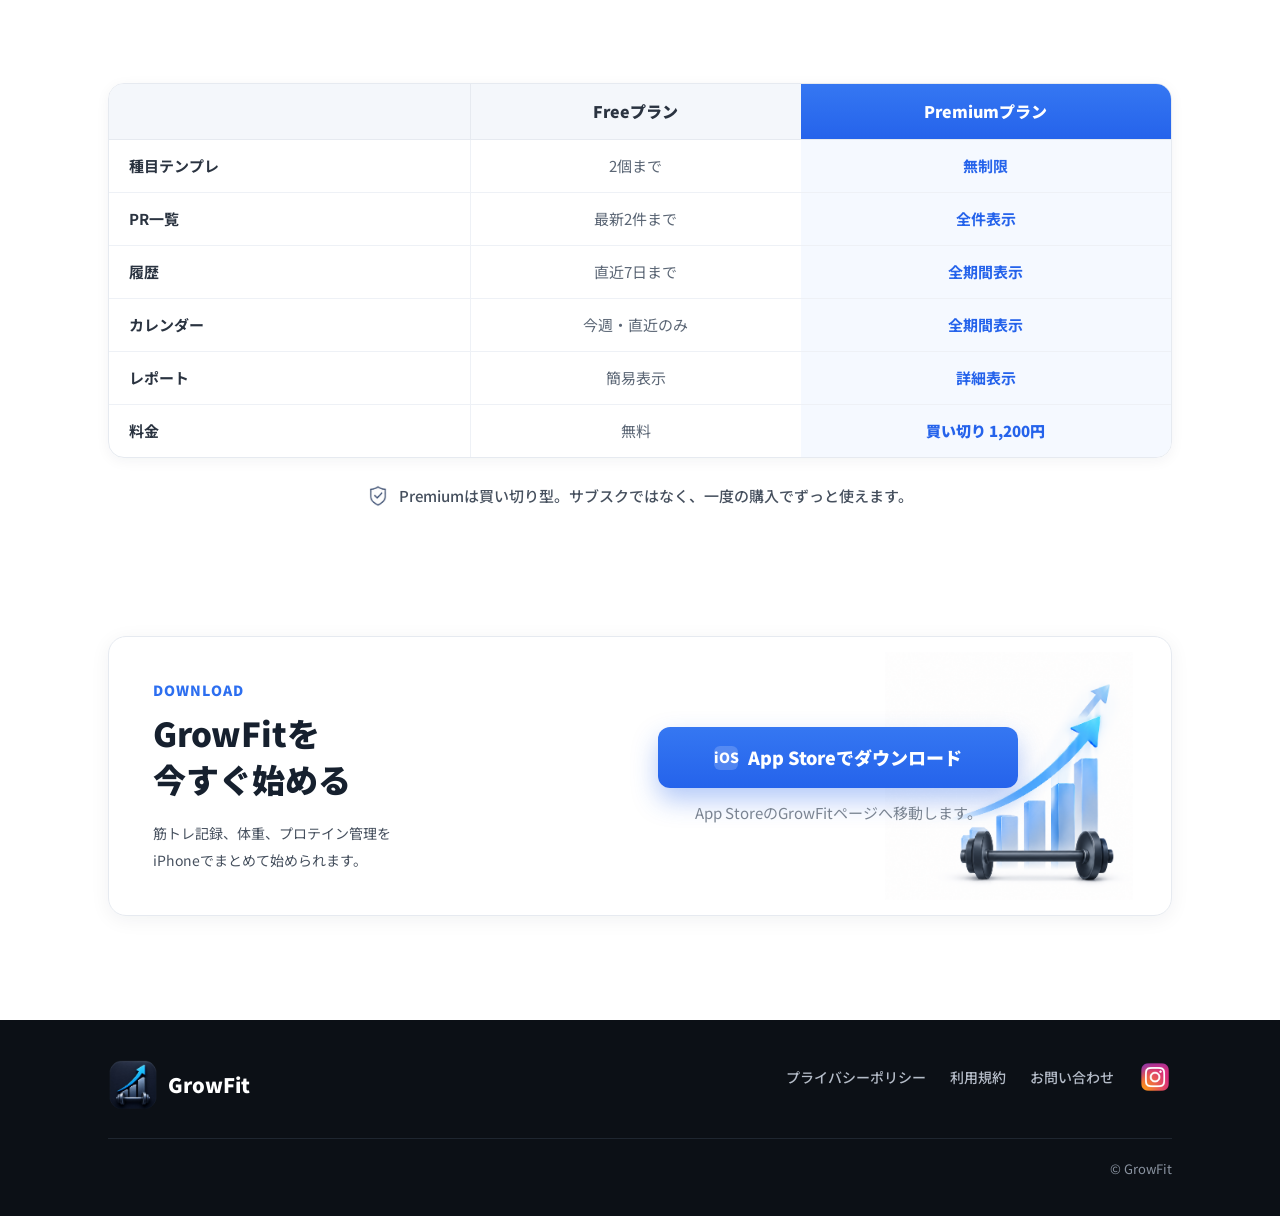
==== commit ee977dd8: "Replace waitlist with App Store download CTA" ====
--- a/public/index.html
+++ b/public/index.html
@@ -8,8 +8,6 @@
 <link rel="preconnect" href="https://fonts.googleapis.com">
 <link rel="preconnect" href="https://fonts.gstatic.com" crossorigin>
 <link href="https://fonts.googleapis.com/css2?family=Noto+Sans+JP:wght@400;500;700;900&display=swap" rel="stylesheet">
-<script src="https://getlaunchlist.com/js/widget.js" defer></script>
-<script src="https://getlaunchlist.com/js/widget-diy.js" defer></script>
 <style>
   :root{
     --blue:#2D6FF0;
@@ -114,14 +112,23 @@
   .hero-offer-note{
     grid-column:1 / -1; color:var(--muted); font-size:13px; line-height:1.55; margin-top:-2px;
   }
-  .cta-btn{
-    display:flex; align-items:center; justify-content:center;
-    width:100%; max-width:430px;
-    background:linear-gradient(180deg,#3577F2,#2563EB); color:#fff;
-    font-size:19px; font-weight:700; padding:18px 40px; border-radius:13px;
+  .app-download-actions{
+    position:relative; z-index:2; display:grid; gap:12px;
+    width:100%; max-width:430px; margin-left:0; margin-right:auto;
+  }
+  .app-download-btn{
+    display:flex; align-items:center; justify-content:center; gap:10px;
+    width:100%; background:linear-gradient(180deg,#3577F2,#2563EB); color:#fff;
+    font-size:18px; font-weight:900; padding:16px 24px; border-radius:12px;
     box-shadow:0 12px 26px rgba(37,99,235,.35);
   }
-  .cta-btn:hover{ filter:brightness(1.05); }
+  .app-download-btn:hover{ filter:brightness(1.05); color:#fff; }
+  .app-download-btn .store-mark{
+    display:inline-flex; align-items:center; justify-content:center;
+    width:24px; height:24px; border-radius:6px; background:rgba(255,255,255,.18);
+    font-size:14px; font-weight:900;
+  }
+  .app-download-note{ font-size:15px; color:var(--muted-2); text-align:center; line-height:1.7; }
   .cta-note{ font-size:16px; color:var(--muted-2); margin-top:16px; text-align:center; max-width:430px; }
 
   .mini-trio{
@@ -229,8 +236,7 @@
   .features{ padding-top:56px; padding-bottom:72px; }
   #features,
   #howto,
-  #hero-waitlist,
-  #waitlist{ scroll-margin-top:96px; }
+  #download{ scroll-margin-top:96px; }
   .features .wrap{ max-width:1300px; }
   .features .section-title{ margin-bottom:14px; }
   .features-sub{ max-width:740px; }
@@ -402,46 +408,7 @@
     position:absolute; right:-6px; top:50%; transform:translateY(-50%);
     width:248px; z-index:1; pointer-events:none;
   }
-  .launchlist-widget{
-    position:relative; z-index:2; width:100%; max-width:300px; min-height:126px;
-    margin-left:0; margin-right:auto;
-  }
-  .hero-widget{
-    width:100%; max-width:430px; margin-top:4px; margin-right:auto;
-  }
-  .hero-waitlist-form{
-    display:grid; gap:12px; width:100%; max-width:430px;
-  }
-  .hero-waitlist-form input{
-    width:100%; border:1px solid #D6DBE4; border-radius:10px; padding:14px 18px;
-    font-size:16px; font-family:inherit; color:var(--ink-2); outline:none; background:#fff;
-  }
-  .hero-waitlist-form input:focus{ border-color:var(--blue); box-shadow:0 0 0 3px rgba(45,111,240,.12); }
-  .hero-waitlist-form button{
-    width:100%; display:flex; align-items:center; justify-content:center;
-    background:linear-gradient(180deg,#3577F2,#2563EB); color:#fff; font-size:17px; font-weight:700;
-    padding:15px; border-radius:10px; border:none; cursor:pointer;
-    box-shadow:0 10px 22px rgba(37,99,235,.3); font-family:inherit;
-  }
-  .hero-waitlist-form button:hover{ filter:brightness(1.05); }
-  .hero-waitlist-form .launchlist-success,
-  .hero-waitlist-form .launchlist-error{
-    font-size:14px; line-height:1.6;
-  }
-  .cta-form{ position:relative; z-index:2; max-width:300px; margin-left:0; margin-right:auto; }
-  .cta-form input{
-    width:100%; border:1px solid #D6DBE4; border-radius:10px; padding:14px 16px;
-    font-size:14px; font-family:inherit; color:var(--ink-2); margin-bottom:12px; outline:none;
-  }
-  .cta-form input:focus{ border-color:var(--blue); box-shadow:0 0 0 3px rgba(45,111,240,.12); }
-  .cta-form button{
-    width:100%; display:flex; align-items:center; justify-content:center;
-    background:linear-gradient(180deg,#3577F2,#2563EB); color:#fff; font-size:16px; font-weight:700;
-    padding:15px; border-radius:10px; border:none; cursor:pointer;
-    box-shadow:0 10px 22px rgba(37,99,235,.3); font-family:inherit;
-  }
-  .cta-form button:hover{ filter:brightness(1.05); }
-  .cta-form .free{ text-align:center; font-size:15px; color:var(--muted-2); margin-top:10px; }
+  .cta-form-wrap .app-download-actions{ max-width:360px; }
 
   /* ---------- FOOTER ---------- */
   .site-footer{ background:var(--dark); }
@@ -514,7 +481,6 @@
       display:flex; align-items:center; justify-content:center;
       font-size:12px; padding:9px 12px; border-radius:8px; white-space:nowrap;
     }
-    #hero-waitlist{ scroll-margin-top:42vh; }
 
     /* ヒーロー：スマホ画面を最上部に、文字は中央寄せ */
     .hero .wrap{ grid-template-columns:1fr; gap:22px; }
@@ -532,7 +498,8 @@
     .hero-offer-price .before{ margin-bottom:2px; }
     .hero-offer-price .after{ font-size:28px; }
     .hero-offer-title .discount{ font-size:30px; }
-    .cta-btn{ font-size:17px; padding:16px 28px; }
+    .app-download-actions{ margin-left:auto; margin-right:auto; }
+    .app-download-btn{ font-size:16px; padding:15px 18px; }
     .cta-note{ max-width:430px; }
     .mini-trio{ gap:10px; max-width:none; }
     .mini-card{ padding:14px 8px; }
@@ -642,7 +609,6 @@
     .cta-box{ grid-template-columns:1fr; padding:30px 22px; text-align:center; }
     .cta-box h2{ font-size:26px; }
     .cta-box h2 br, .cta-box .desc br{ display:none; }
-    .cta-form{ margin-left:auto; margin-right:auto; }
     .cta-form-deco{ display:none; }
     .cta-form-wrap{ display:flex; justify-content:center; }
 
@@ -663,7 +629,7 @@
       <nav class="nav">
         <a href="#features">機能</a>
         <a href="#howto">使い方</a>
-        <a href="#hero-waitlist" class="btn-pill">ウェイトリスト登録</a>
+        <a href="https://apps.apple.com/jp/app/growfit-%E7%AD%8B%E3%83%88%E3%83%AC%E8%A8%98%E9%8C%B2-%E3%83%97%E3%83%AD%E3%83%86%E3%82%A4%E3%83%B3%E7%AE%A1%E7%90%86/id6782227634" class="btn-pill" target="_blank" rel="noopener noreferrer">アプリダウンロード</a>
       </nav>
     </div>
   </header>
@@ -686,16 +652,16 @@
             <span class="before">通常 1,200円</span>
             <span class="after">600円</span>
           </div>
-          <p class="hero-offer-note">ウェイトリスト登録者へ、リリース時に先着特典の案内をお送りします。</p>
-        </div>
-        <div id="hero-waitlist" class="hero-cta reveal" style="transition-delay:.9s">
-          <div class="hero-widget">
-            <form class="launchlist-form hero-waitlist-form" action="https://getlaunchlist.com/s/7LCTuu" method="POST">
-              <input id="hero-waitlist-email" name="email" type="email" placeholder="Enter your email" aria-label="Email" required>
-              <button type="submit">&#12454;&#12455;&#12452;&#12488;&#12522;&#12473;&#12488;&#12395;&#30331;&#37682;&#12377;&#12427;</button>
-            </form>
-          </div>
-          <p class="cta-note">β版の先行案内を受け取る</p>
+          <p class="hero-offer-note">App Storeからダウンロード後、アプリ内のPremium購入画面で先着特典をご確認ください。</p>
+        </div>
+        <div id="hero-download" class="hero-cta reveal" style="transition-delay:.9s">
+          <div class="app-download-actions">
+            <a class="app-download-btn" href="https://apps.apple.com/jp/app/growfit-%E7%AD%8B%E3%83%88%E3%83%AC%E8%A8%98%E9%8C%B2-%E3%83%97%E3%83%AD%E3%83%86%E3%82%A4%E3%83%B3%E7%AE%A1%E7%90%86/id6782227634" target="_blank" rel="noopener noreferrer">
+              <span class="store-mark">iOS</span>
+              <span>App Storeでダウンロード</span>
+            </a>
+            <p class="app-download-note">iPhone版をリリースしました。</p>
+          </div>
         </div>
 
         <div class="mini-trio">
@@ -1157,17 +1123,23 @@
   </section>
 
   <!-- ============ FINAL CTA ============ -->
-  <section id="waitlist" class="final-cta">
+  <section id="download" class="final-cta">
     <div class="wrap">
       <div class="cta-box reveal">
         <div>
-          <p class="section-kicker">WAITLIST</p>
-          <h2>先行公開の案内を<br>受け取りませんか？</h2>
-          <p class="desc">ウェイトリスト登録で、リリース情報・<br>β版案内・最新アップデートをお届けします。</p>
+          <p class="section-kicker">DOWNLOAD</p>
+          <h2>GrowFitを<br>今すぐ始める</h2>
+          <p class="desc">筋トレ記録、体重、プロテイン管理を<br>iPhoneでまとめて始められます。</p>
         </div>
         <div class="cta-form-wrap">
           <img class="cta-form-deco" src="assets/cta_dumbbell_chart.png" alt="" aria-hidden="true">
-          <div class="launchlist-widget" data-key-id="7LCTuu"></div>
+          <div class="app-download-actions">
+            <a class="app-download-btn" href="https://apps.apple.com/jp/app/growfit-%E7%AD%8B%E3%83%88%E3%83%AC%E8%A8%98%E9%8C%B2-%E3%83%97%E3%83%AD%E3%83%86%E3%82%A4%E3%83%B3%E7%AE%A1%E7%90%86/id6782227634" target="_blank" rel="noopener noreferrer">
+              <span class="store-mark">iOS</span>
+              <span>App Storeでダウンロード</span>
+            </a>
+            <p class="app-download-note">App StoreのGrowFitページへ移動します。</p>
+          </div>
         </div>
       </div>
     </div>
@@ -1214,25 +1186,6 @@
       }, { threshold: 0.12, rootMargin: '0px 0px -8% 0px' });
       els.forEach(function (el) { io.observe(el); });
     })();
-
-    (function () {
-      var emailInput = document.getElementById('hero-waitlist-email');
-      if (!emailInput) return;
-
-      var links = document.querySelectorAll('a[href="#hero-waitlist"]');
-      links.forEach(function (link) {
-        link.addEventListener('click', function (event) {
-          if (!window.matchMedia('(max-width: 767px)').matches) return;
-
-          event.preventDefault();
-          emailInput.scrollIntoView({
-            behavior: window.matchMedia('(prefers-reduced-motion: reduce)').matches ? 'auto' : 'smooth',
-            block: 'center'
-          });
-          history.replaceState(null, '', '#hero-waitlist');
-        });
-      });
-    })();
   </script>
 </body>
 </html>
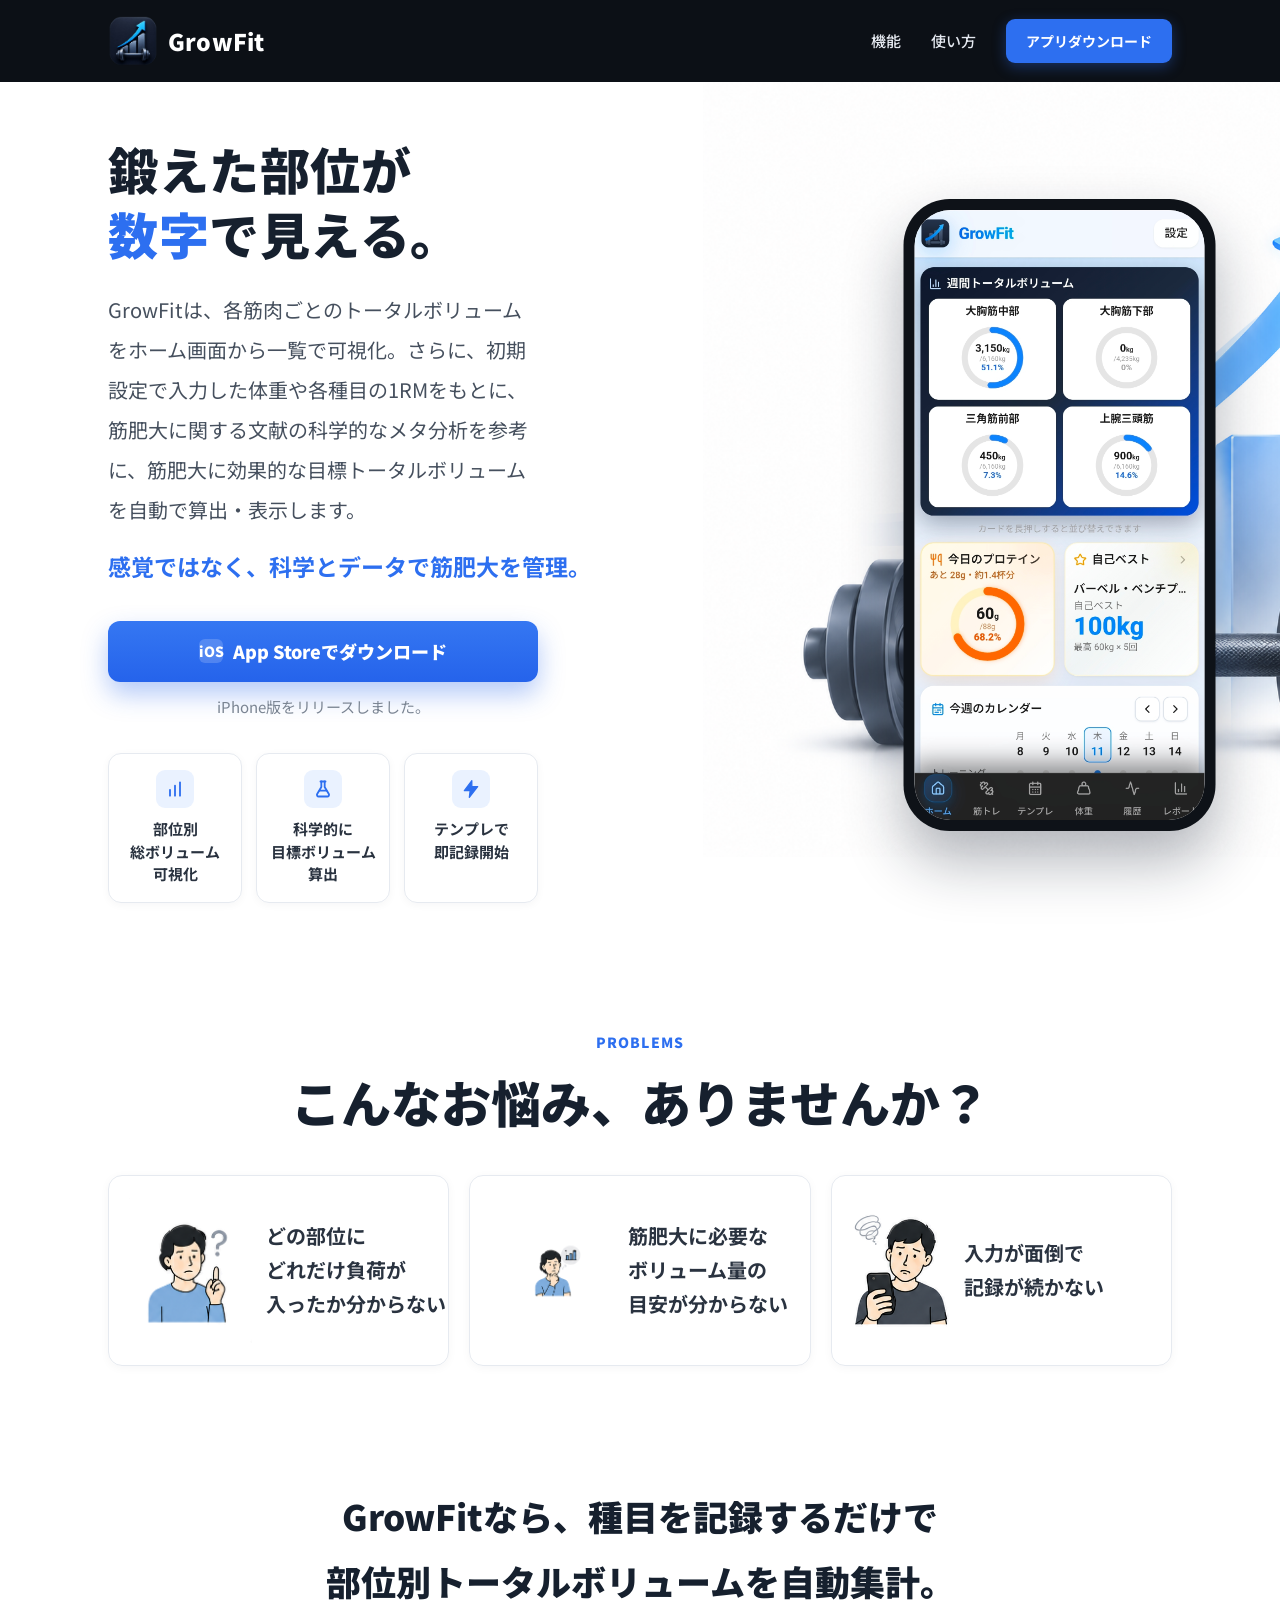
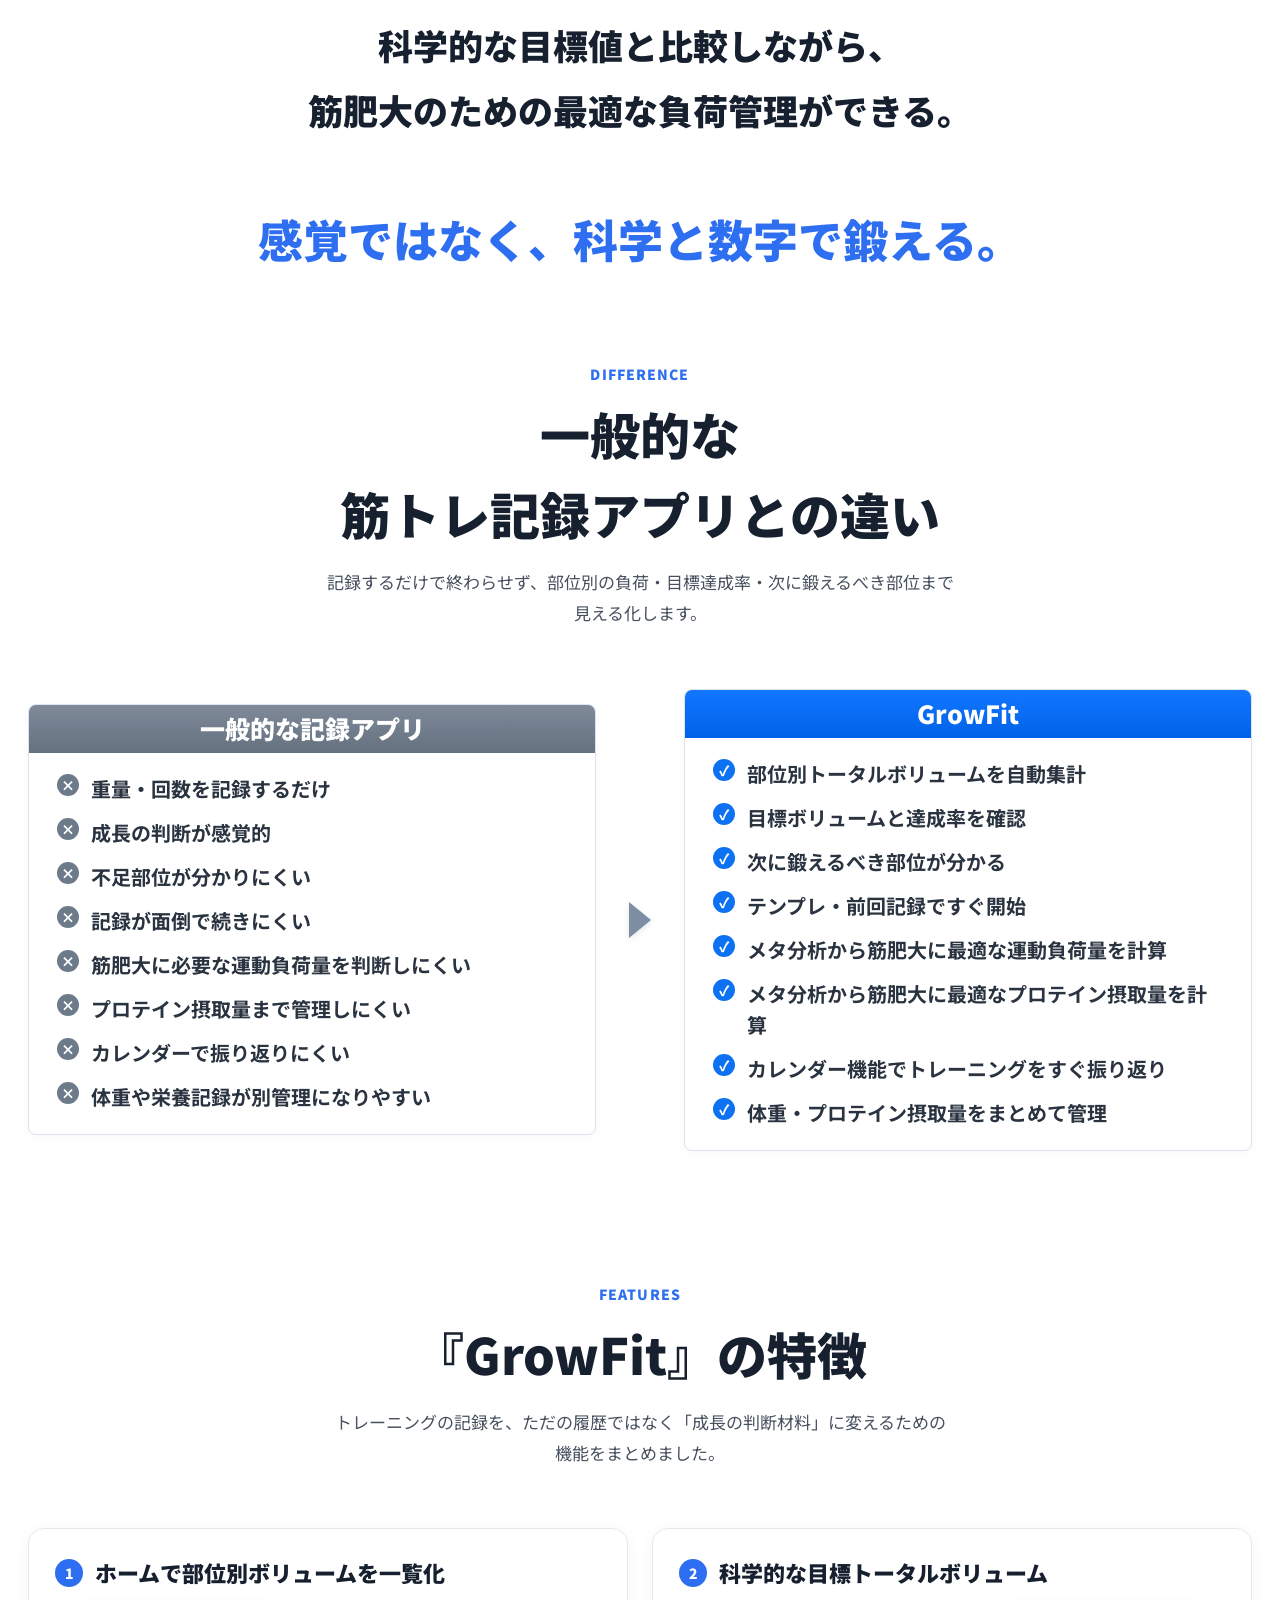
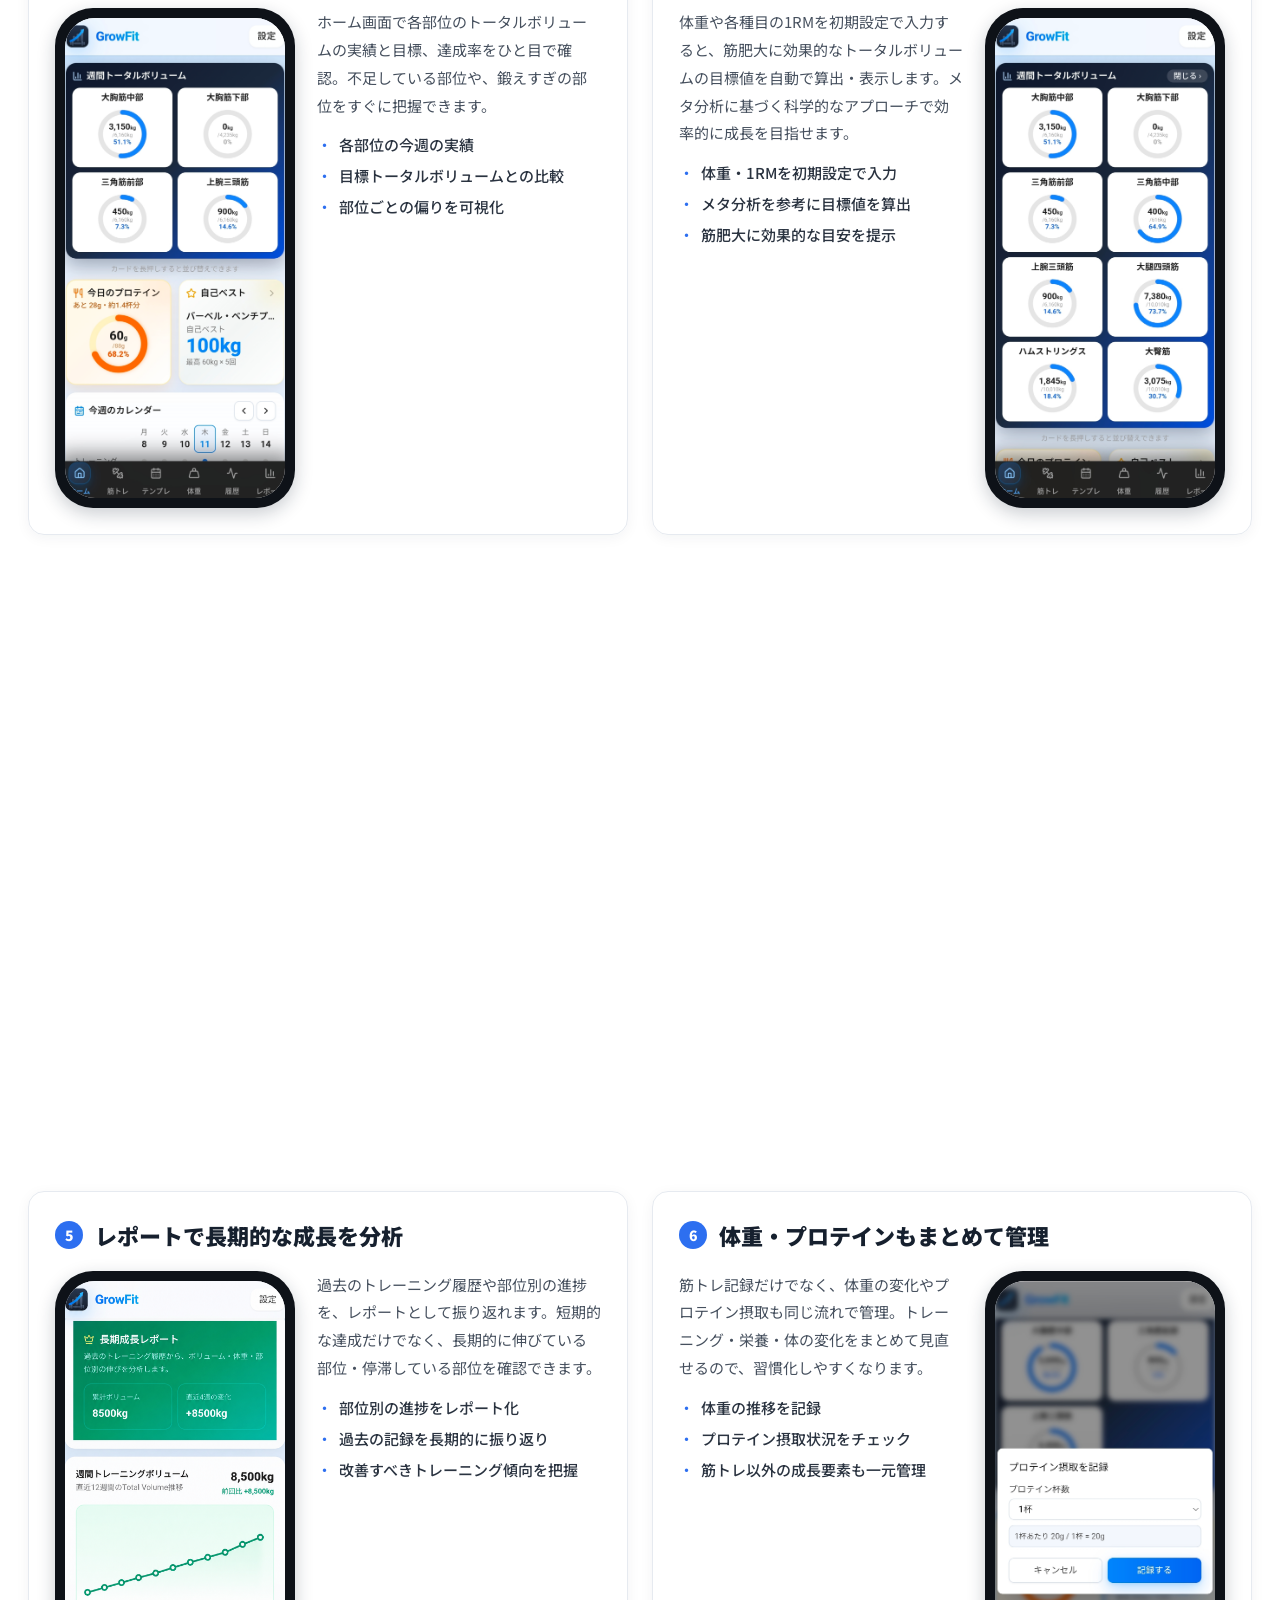
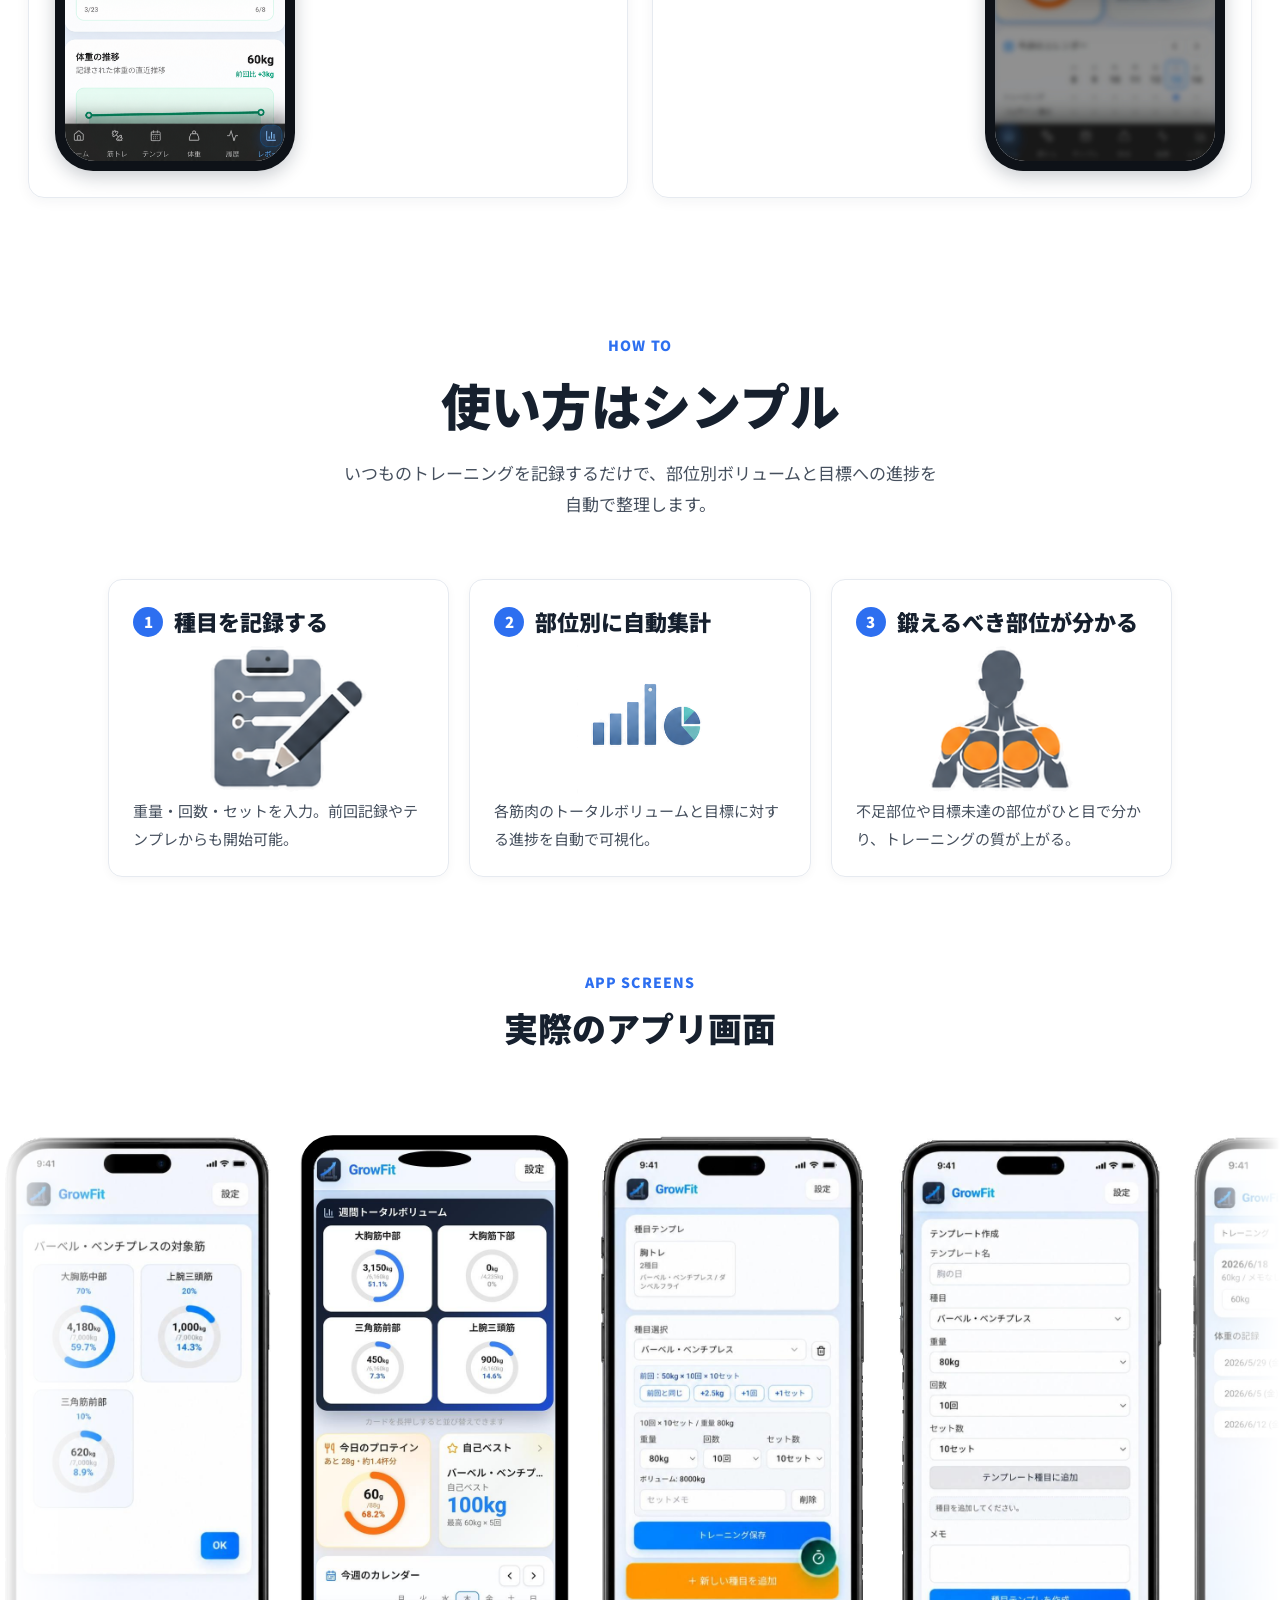
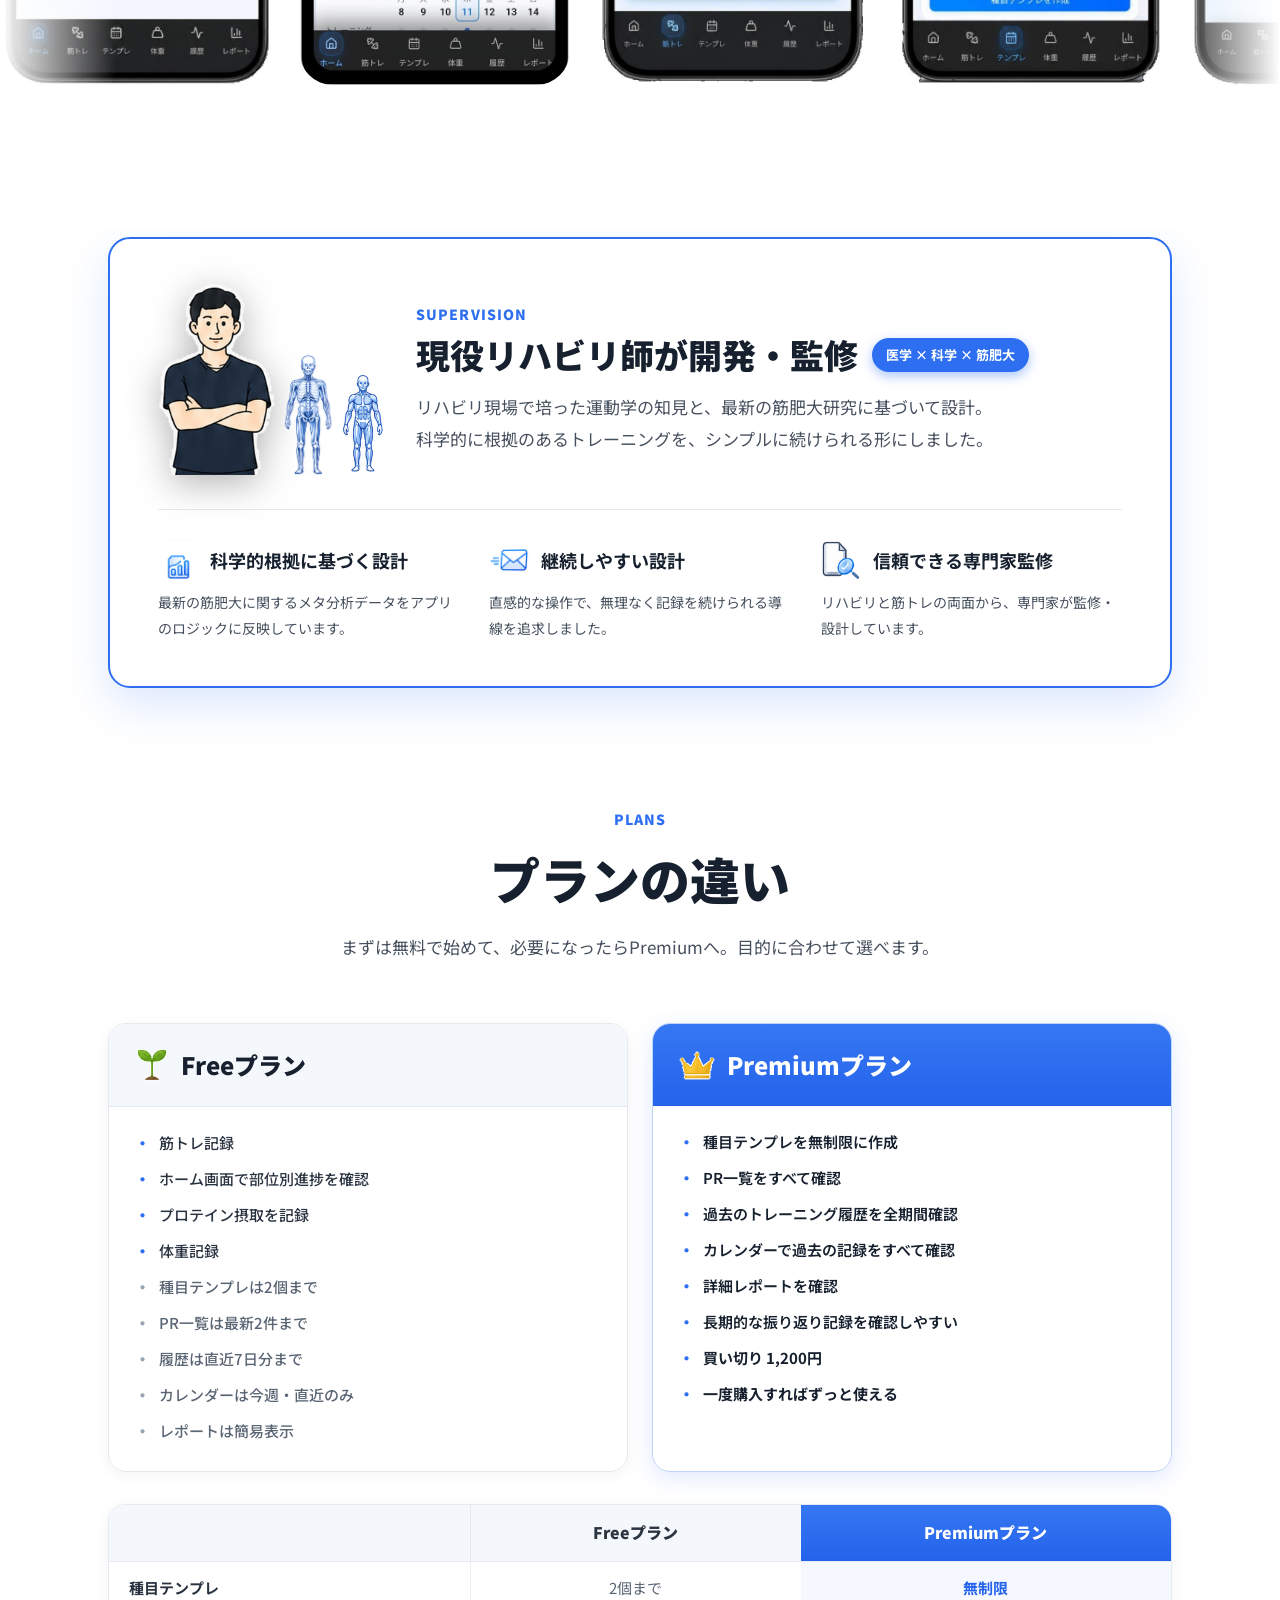
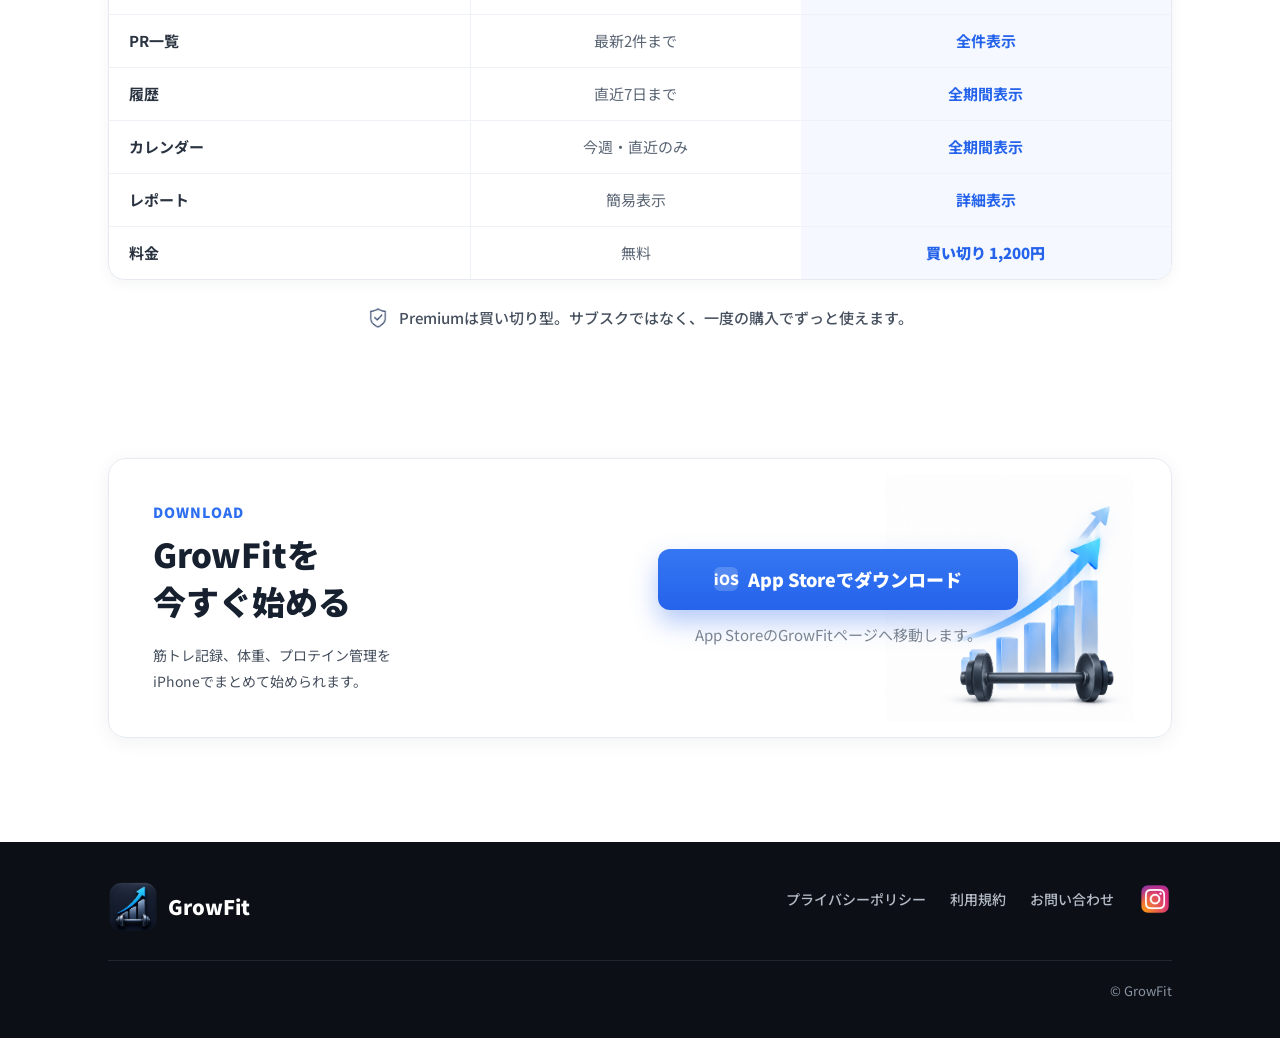
==== commit fdbade6e: "Remove hero premium discount offer" ====
--- a/public/index.html
+++ b/public/index.html
@@ -88,30 +88,7 @@
   .hero h1{ font-size:50px; font-weight:900; line-height:1.3; letter-spacing:.5px; margin-bottom:24px; }
   .hero h1 .accent{ color:var(--blue); }
   .hero-lead{ font-size:20px; line-height:2; color:var(--muted); margin-bottom:18px; max-width:430px; }
-  .hero-sub{ font-size:23px; font-weight:700; color:var(--blue); margin-bottom:22px; }
-  .hero-offer{
-    max-width:430px; margin-bottom:24px; padding:14px 16px;
-    border:1px solid #BFD4FB; border-radius:12px; background:#F5F9FF;
-    display:grid; grid-template-columns:1fr auto; gap:12px; align-items:center;
-    box-shadow:0 4px 14px rgba(37,99,235,.09);
-  }
-  .hero-offer-label{
-    display:inline-flex; width:max-content; margin-bottom:6px; padding:4px 9px;
-    border-radius:999px; background:#EAF2FF; color:var(--blue);
-    font-size:12px; line-height:1; font-weight:900; letter-spacing:.04em;
-  }
-  .hero-offer-title{ font-size:17px; line-height:1.45; font-weight:900; color:var(--ink); }
-  .hero-offer-title .discount{
-    display:block; color:var(--blue); font-size:28px; line-height:1.12; margin-top:2px;
-  }
-  .hero-offer-price{ text-align:right; white-space:nowrap; }
-  .hero-offer-price .before{
-    display:block; color:#7B8491; font-size:12px; font-weight:700; text-decoration:line-through;
-  }
-  .hero-offer-price .after{ display:block; color:var(--blue); font-size:26px; line-height:1.1; font-weight:900; }
-  .hero-offer-note{
-    grid-column:1 / -1; color:var(--muted); font-size:13px; line-height:1.55; margin-top:-2px;
-  }
+  .hero-sub{ font-size:23px; font-weight:700; color:var(--blue); margin-bottom:36px; }
   .app-download-actions{
     position:relative; z-index:2; display:grid; gap:12px;
     width:100%; max-width:430px; margin-left:0; margin-right:auto;
@@ -492,12 +469,7 @@
     .sp-hide{ display:none; }   /* スマホでは非表示（句点など） */
     .hero h1{ font-size:37px; line-height:1.55; }
     .hero-lead{ font-size:16px; line-height:1.9; max-width:none; }
-    .hero-sub{ font-size:20px; margin-bottom:18px; }
-    .hero-offer{ grid-template-columns:1fr; gap:8px; text-align:left; margin-left:auto; margin-right:auto; margin-bottom:22px; }
-    .hero-offer-price{ text-align:left; display:flex; align-items:flex-end; gap:10px; }
-    .hero-offer-price .before{ margin-bottom:2px; }
-    .hero-offer-price .after{ font-size:28px; }
-    .hero-offer-title .discount{ font-size:30px; }
+    .hero-sub{ font-size:20px; margin-bottom:28px; }
     .app-download-actions{ margin-left:auto; margin-right:auto; }
     .app-download-btn{ font-size:16px; padding:15px 18px; }
     .cta-note{ max-width:430px; }
@@ -643,18 +615,7 @@
           GrowFitは、各筋肉ごとのトータルボリュームをホーム画面から一覧で可視化。さらに、初期設定で入力した体重や各種目の1RMをもとに、筋肥大に関する文献の科学的なメタ分析を参考に、筋肥大に効果的な目標トータルボリュームを自動で算出・表示します。
         </p>
         <p class="hero-sub reveal" style="transition-delay:.55s">感覚ではなく、科学とデータで<br class="br-sp">筋肥大を管理。</p>
-        <div class="hero-offer reveal" style="transition-delay:.7s" aria-label="先着30名限定のPremium割引特典">
-          <div>
-            <span class="hero-offer-label">先着30名様限定</span>
-            <p class="hero-offer-title">プレミアムプランリリース記念<span class="discount">50%OFF</span></p>
-          </div>
-          <div class="hero-offer-price">
-            <span class="before">通常 1,200円</span>
-            <span class="after">600円</span>
-          </div>
-          <p class="hero-offer-note">App Storeからダウンロード後、アプリ内のPremium購入画面で先着特典をご確認ください。</p>
-        </div>
-        <div id="hero-download" class="hero-cta reveal" style="transition-delay:.9s">
+        <div id="hero-download" class="hero-cta reveal" style="transition-delay:.75s">
           <div class="app-download-actions">
             <a class="app-download-btn" href="https://apps.apple.com/jp/app/growfit-%E7%AD%8B%E3%83%88%E3%83%AC%E8%A8%98%E9%8C%B2-%E3%83%97%E3%83%AD%E3%83%86%E3%82%A4%E3%83%B3%E7%AE%A1%E7%90%86/id6782227634" target="_blank" rel="noopener noreferrer">
               <span class="store-mark">iOS</span>
